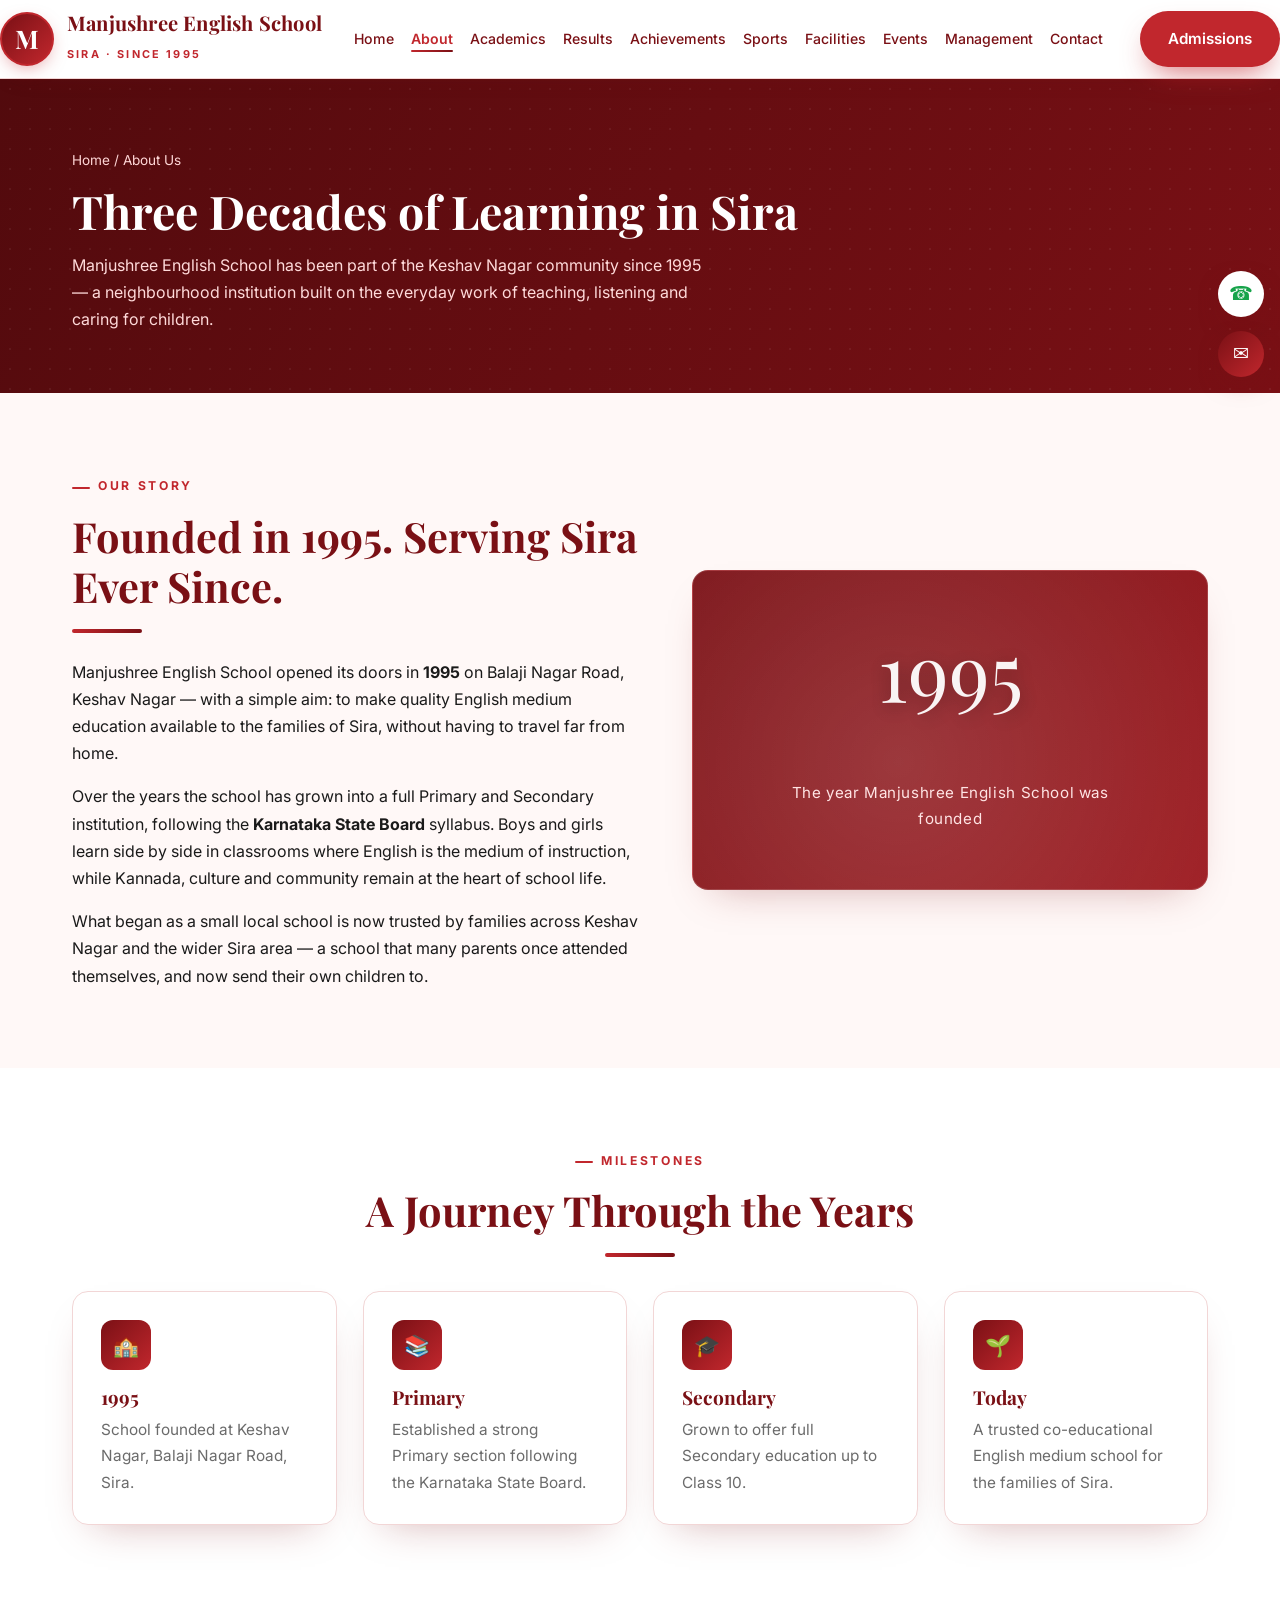
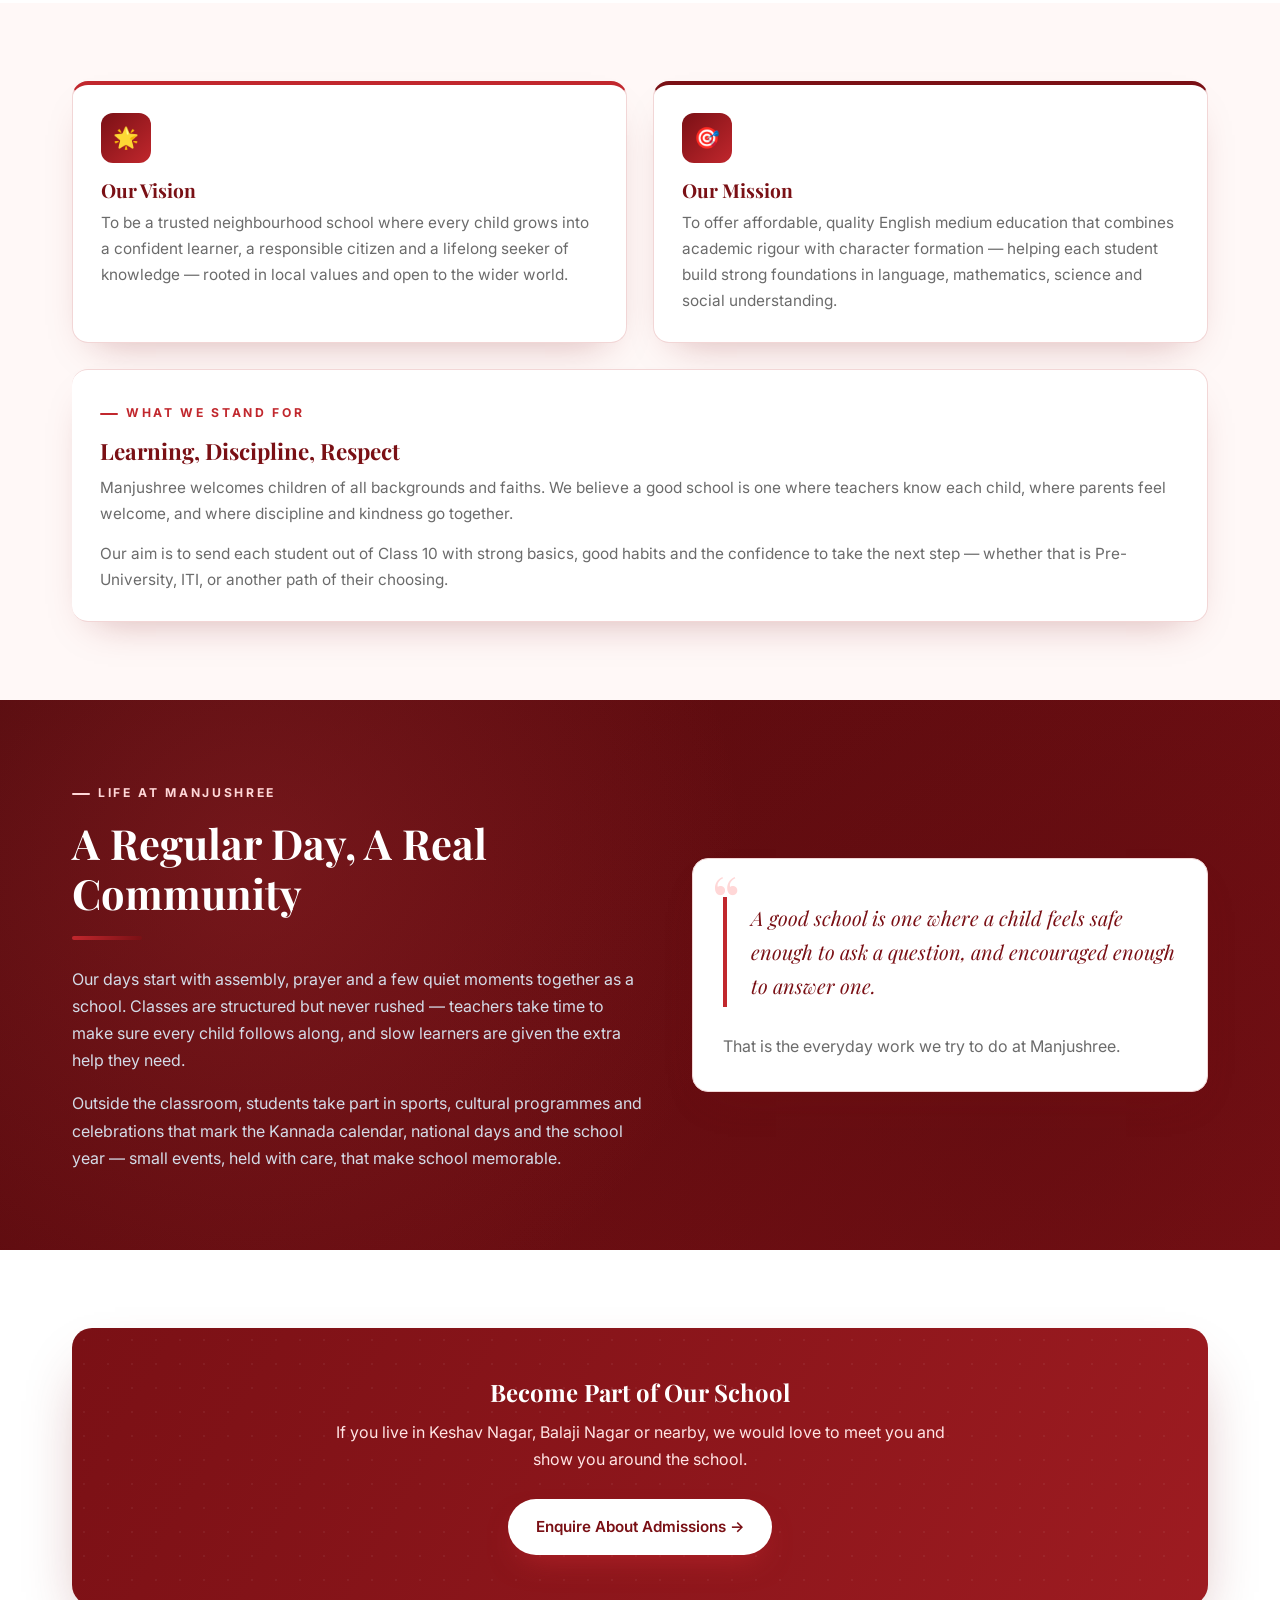
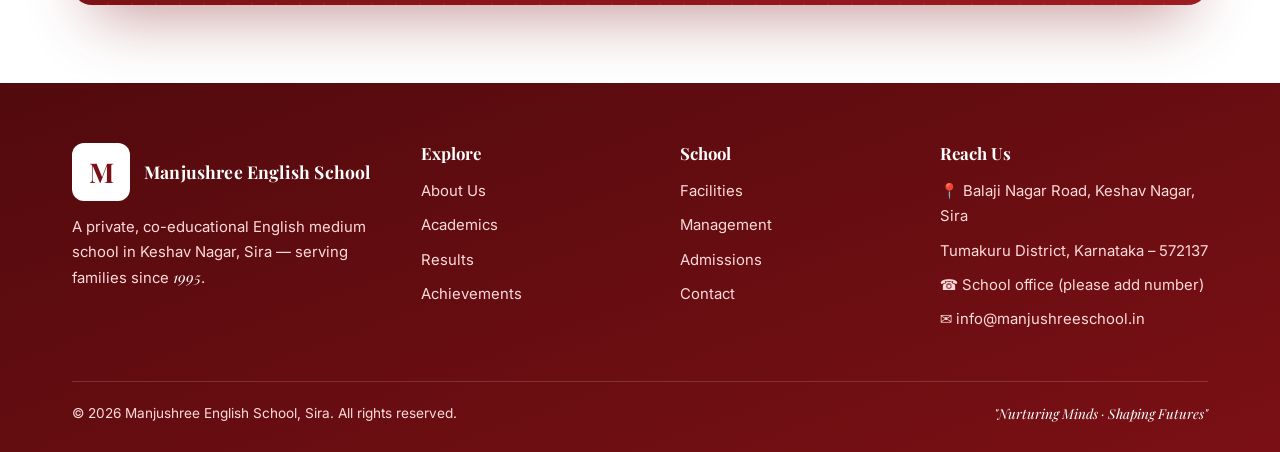
==== about.html @ e2877239 "Initial commit: Manjushree English School website Static site with 10 pages (home, about, academics," ====
<!DOCTYPE html>
<html lang="en">
<head>
  <meta charset="UTF-8" />
  <meta name="viewport" content="width=device-width, initial-scale=1.0" />
  <title>About Us — Manjushree English School, Sira</title>
  <meta name="description" content="About Manjushree English School, Sira — a private, co-educational English medium school established in 1995, following the Karnataka State Board syllabus." />
  <link rel="preconnect" href="https://fonts.googleapis.com">
  <link rel="preconnect" href="https://fonts.gstatic.com" crossorigin>
  <link href="https://fonts.googleapis.com/css2?family=Inter:wght@400;500;600;700&family=Playfair+Display:ital,wght@0,600;0,700;1,600&display=swap" rel="stylesheet">
  <link rel="stylesheet" href="assets/css/style.css" />
</head>
<body>
  <div class="contact-fab" aria-label="Quick contact">
    <a href="tel:+910000000000" class="contact-fab-btn cf-call"><span class="cf-ico">&#9742;&#65038;</span><span class="cf-label">Call the school office</span></a>
    <a href="mailto:info@manjushreeschool.in" class="contact-fab-btn cf-mail"><span class="cf-ico">&#9993;&#65038;</span><span class="cf-label">info@manjushreeschool.in</span></a>
  </div>

  <header class="site-header">
    <div class="container nav">
      <a class="brand" href="index.html">
        <span class="crest" aria-hidden="true">M</span>
        <span><span class="brand-name">Manjushree English School</span><br><span class="brand-sub">Sira · Since 1995</span></span>
      </a>
      <nav>
        <ul class="nav-links">
          <li><a href="index.html">Home</a></li>
          <li><a href="about.html" class="active">About</a></li>
          <li><a href="academics.html">Academics</a></li>
          <li><a href="results.html">Results</a></li>
          <li><a href="achievements.html">Achievements</a></li>
          <li><a href="sports.html">Sports</a></li>
          <li><a href="facilities.html">Facilities</a></li>
          <li><a href="events.html">Events</a></li>
          <li><a href="management.html">Management</a></li>
          <li><a href="contact.html">Contact</a></li>
        </ul>
      </nav>
      <a href="contact.html" class="btn btn-gold nav-cta">Admissions</a>
      <button class="nav-toggle" aria-label="Open menu"><span></span><span></span><span></span></button>
    </div>
  </header>

  <section class="page-hero">
    <div class="container">
      <div class="crumbs"><a href="index.html">Home</a> / About Us</div>
      <h1>Three Decades of Learning in Sira</h1>
      <p>Manjushree English School has been part of the Keshav Nagar community since 1995 — a neighbourhood institution built on the everyday work of teaching, listening and caring for children.</p>
    </div>
  </section>

  <!-- History -->
  <section class="section">
    <div class="container split">
      <div class="reveal">
        <span class="eyebrow">Our Story</span>
        <h2 class="section-title">Founded in 1995. Serving Sira Ever Since.</h2>
        <div class="gold-rule"></div>
        <p style="margin-bottom:16px;">Manjushree English School opened its doors in <strong>1995</strong> on Balaji Nagar Road, Keshav Nagar — with a simple aim: to make quality English medium education available to the families of Sira, without having to travel far from home.</p>
        <p style="margin-bottom:16px;">Over the years the school has grown into a full Primary and Secondary institution, following the <strong>Karnataka State Board</strong> syllabus. Boys and girls learn side by side in classrooms where English is the medium of instruction, while Kannada, culture and community remain at the heart of school life.</p>
        <p>What began as a small local school is now trusted by families across Keshav Nagar and the wider Sira area — a school that many parents once attended themselves, and now send their own children to.</p>
      </div>
      <div class="media reveal">
        <span class="emblem">1995</span>
        <span class="cap">The year Manjushree English School was founded</span>
      </div>
    </div>
  </section>

  <!-- Timeline -->
  <section class="section alt">
    <div class="container">
      <div class="center">
        <span class="eyebrow">Milestones</span>
        <h2 class="section-title">A Journey Through the Years</h2>
        <div class="gold-rule"></div>
      </div>
      <div class="grid grid-4" style="margin-top:34px;">
        <div class="card reveal"><div class="ico">🏫</div><h3>1995</h3><p>School founded at Keshav Nagar, Balaji Nagar Road, Sira.</p></div>
        <div class="card reveal"><div class="ico">📚</div><h3>Primary</h3><p>Established a strong Primary section following the Karnataka State Board.</p></div>
        <div class="card reveal"><div class="ico">🎓</div><h3>Secondary</h3><p>Grown to offer full Secondary education up to Class 10.</p></div>
        <div class="card reveal"><div class="ico">🌱</div><h3>Today</h3><p>A trusted co-educational English medium school for the families of Sira.</p></div>
      </div>
    </div>
  </section>

  <!-- Vision Mission Objective -->
  <section class="section">
    <div class="container">
      <div class="grid grid-2">
        <div class="card vm-card reveal">
          <div class="ico">🌟</div>
          <h3>Our Vision</h3>
          <p>To be a trusted neighbourhood school where every child grows into a confident learner, a responsible citizen and a lifelong seeker of knowledge — rooted in local values and open to the wider world.</p>
        </div>
        <div class="card vm-card mission reveal">
          <div class="ico">🎯</div>
          <h3>Our Mission</h3>
          <p>To offer affordable, quality English medium education that combines academic rigour with character formation — helping each student build strong foundations in language, mathematics, science and social understanding.</p>
        </div>
      </div>

      <div class="card reveal" style="margin-top:26px;border-left:5px solid var(--gold);">
        <span class="eyebrow">What We Stand For</span>
        <h3 style="font-size:1.4rem;margin-bottom:10px;">Learning, Discipline, Respect</h3>
        <p style="margin-bottom:14px;">Manjushree welcomes children of all backgrounds and faiths. We believe a good school is one where teachers know each child, where parents feel welcome, and where discipline and kindness go together.</p>
        <p>Our aim is to send each student out of Class 10 with strong basics, good habits and the confidence to take the next step — whether that is Pre-University, ITI, or another path of their choosing.</p>
      </div>
    </div>
  </section>

  <!-- Life at Manjushree -->
  <section class="section navy">
    <div class="container split">
      <div class="reveal">
        <span class="eyebrow">Life at Manjushree</span>
        <h2 class="section-title">A Regular Day, A Real Community</h2>
        <div class="gold-rule"></div>
        <p style="margin-bottom:16px;color:#d4dbe7;">Our days start with assembly, prayer and a few quiet moments together as a school. Classes are structured but never rushed — teachers take time to make sure every child follows along, and slow learners are given the extra help they need.</p>
        <p style="color:#d4dbe7;">Outside the classroom, students take part in sports, cultural programmes and celebrations that mark the Kannada calendar, national days and the school year — small events, held with care, that make school memorable.</p>
      </div>
      <div class="quote-card reveal">
        <div class="verse">A good school is one where a child feels safe enough to ask a question, and encouraged enough to answer one.</div>
        <p>That is the everyday work we try to do at Manjushree.</p>
      </div>
    </div>
  </section>

  <section class="section alt">
    <div class="container">
      <div class="cta-band reveal">
        <h2>Become Part of Our School</h2>
        <p>If you live in Keshav Nagar, Balaji Nagar or nearby, we would love to meet you and show you around the school.</p>
        <a href="contact.html" class="btn btn-gold">Enquire About Admissions →</a>
      </div>
    </div>
  </section>

  <footer class="site-footer">
    <div class="container">
      <div class="footer-grid">
        <div>
          <div class="foot-brand"><span class="crest" aria-hidden="true">M</span><span class="brand-name">Manjushree English School</span></div>
          <p style="font-size:.93rem;">A private, co-educational English medium school in Keshav Nagar, Sira — serving families since <span class="motto">1995</span>.</p>
        </div>
        <div>
          <h4>Explore</h4>
          <ul class="foot-links">
            <li><a href="about.html">About Us</a></li><li><a href="academics.html">Academics</a></li>
            <li><a href="results.html">Results</a></li><li><a href="achievements.html">Achievements</a></li>
          </ul>
        </div>
        <div>
          <h4>School</h4>
          <ul class="foot-links">
            <li><a href="facilities.html">Facilities</a></li><li><a href="management.html">Management</a></li>
            <li><a href="contact.html">Admissions</a></li><li><a href="contact.html">Contact</a></li>
          </ul>
        </div>
        <div>
          <h4>Reach Us</h4>
          <ul class="foot-links">
            <li>📍 Balaji Nagar Road, Keshav Nagar, Sira</li>
            <li>Tumakuru District, Karnataka – 572137</li>
            <li>☎ School office (please add number)</li>
            <li>✉ info@manjushreeschool.in</li>
          </ul>
        </div>
      </div>
      <div class="footer-bottom">
        <span>© <span data-year>2026</span> Manjushree English School, Sira. All rights reserved.</span>
        <span class="motto">"Nurturing Minds · Shaping Futures"</span>
      </div>
    </div>
  </footer>

  <script src="assets/js/main.js"></script>
</body>
</html>
---- assets/css/style.css ----
/* =========================================================
   Manjushree English School, Sira — Stylesheet
   Theme: Red & White · with motion
   ========================================================= */

:root {
  --red: #c1272d;              /* primary red */
  --red-dark: #7a1015;         /* deep red — headings, dark sections */
  --red-darker: #520a0d;       /* deepest */
  --red-light: #e94b52;        /* bright accent */
  --red-soft: #ffd7d7;         /* soft pink for dark-bg text */
  --pink-tint: #fff2f2;        /* section wash */
  --white: #ffffff;
  --cream: #fff8f7;            /* body background */
  --ink: #1a1a1a;
  --muted: #6b6b6b;
  --line: #f2d6d6;
  --shadow: 0 18px 40px -22px rgba(122, 16, 21, 0.35);
  --shadow-lift: 0 30px 60px -22px rgba(122, 16, 21, 0.45);
  --radius: 16px;
  --maxw: 1180px;
  --ease-out: cubic-bezier(.2,.7,.2,1);
  --ease-back: cubic-bezier(.34,1.56,.64,1);
}

/* ---------- Keyframes ---------- */
@keyframes fadeUp {
  from { opacity: 0; transform: translateY(24px); }
  to   { opacity: 1; transform: none; }
}
@keyframes fadeDown {
  from { opacity: 0; transform: translateY(-16px); }
  to   { opacity: 1; transform: none; }
}
@keyframes slideInLeft {
  from { opacity: 0; transform: translateX(-40px); }
  to   { opacity: 1; transform: none; }
}
@keyframes slideInRight {
  from { opacity: 0; transform: translateX(40px); }
  to   { opacity: 1; transform: none; }
}
@keyframes float {
  0%, 100% { transform: translateY(0); }
  50%      { transform: translateY(-10px); }
}
@keyframes floatY {
  0%, 100% { transform: translateY(-50%) translateX(0); }
  50%      { transform: translateY(-50%) translateX(8px); }
}
@keyframes softPulse {
  0%, 100% { transform: scale(1);   box-shadow: 0 14px 30px -12px rgba(193, 39, 45, .8); }
  50%      { transform: scale(1.04); box-shadow: 0 18px 40px -12px rgba(193, 39, 45, .95); }
}
@keyframes shimmer {
  0%   { left: -60%; }
  55%, 100% { left: 130%; }
}
@keyframes glow {
  0%, 100% { box-shadow: 0 10px 26px -8px rgba(233,75,82,.6); }
  50%      { box-shadow: 0 12px 34px -6px rgba(233,75,82,.95); }
}
@keyframes bounceIn {
  0%   { opacity: 0; transform: scale(.5); }
  60%  { opacity: 1; transform: scale(1.1); }
  100% { transform: scale(1); }
}
@keyframes drawRule {
  from { width: 0; }
  to   { width: 70px; }
}
@keyframes spin {
  from { transform: rotate(0); }
  to   { transform: rotate(360deg); }
}
@keyframes gradientShift {
  0%, 100% { background-position: 0% 50%; }
  50%      { background-position: 100% 50%; }
}
@keyframes wiggle {
  0%, 100% { transform: rotate(0); }
  25% { transform: rotate(-4deg); }
  75% { transform: rotate(4deg); }
}
@keyframes titlePop {
  from { opacity: 0; transform: translateY(20px) scale(.98); }
  to   { opacity: 1; transform: none; }
}
@keyframes ring {
  0%   { transform: scale(1); opacity: .6; }
  100% { transform: scale(2.2); opacity: 0; }
}

@media (prefers-reduced-motion: reduce) {
  *, *::before, *::after { animation-duration: .001ms !important; animation-iteration-count: 1 !important; transition-duration: .001ms !important; }
}

/* ---------- Base ---------- */
* { box-sizing: border-box; margin: 0; padding: 0; }
html { scroll-behavior: smooth; }

body {
  font-family: "Inter", system-ui, -apple-system, "Segoe UI", sans-serif;
  color: var(--ink);
  background: var(--cream);
  line-height: 1.7;
  -webkit-font-smoothing: antialiased;
  overflow-x: hidden;
}

h1, h2, h3, h4, .brand-name {
  font-family: "Playfair Display", Georgia, "Times New Roman", serif;
  line-height: 1.2;
  color: var(--red-dark);
  font-weight: 700;
}
h1, h2, h3, h4, p, a, li, span { overflow-wrap: break-word; word-break: normal; }

a { color: var(--red); text-decoration: none; transition: color .2s; }
a:hover { color: var(--red-dark); }
img { max-width: 100%; display: block; }

.container { width: 100%; max-width: var(--maxw); margin: 0 auto; padding: 0 22px; }

.section { padding: 78px 0; position: relative; }
.section.alt { background: var(--white); }
.section.navy {
  background:
    radial-gradient(circle at 20% 30%, rgba(233,75,82,.18), transparent 45%),
    radial-gradient(circle at 80% 70%, rgba(82,10,13,.35), transparent 55%),
    linear-gradient(140deg, var(--red-darker), var(--red-dark));
  color: #ffeeee;
}
.section.navy h1, .section.navy h2, .section.navy h3 { color: #fff; }

.eyebrow {
  display: inline-block; font-family: "Inter", sans-serif;
  font-size: .76rem; letter-spacing: .22em; text-transform: uppercase;
  color: var(--red); font-weight: 700; margin-bottom: 14px;
  position: relative; padding-left: 26px;
}
.eyebrow::before {
  content: ""; position: absolute; left: 0; top: 50%;
  width: 18px; height: 2px; background: var(--red); border-radius: 2px;
}
.section.navy .eyebrow { color: var(--red-soft); }
.section.navy .eyebrow::before { background: var(--red-soft); }

.section-title { font-size: clamp(1.7rem, 3.4vw, 2.6rem); margin-bottom: 16px; }
.section-lead { color: var(--muted); max-width: 760px; font-size: 1.06rem; }
.section.navy .section-lead { color: #f4d0d0; }
.center { text-align: center; }
.center .section-lead { margin-left: auto; margin-right: auto; }

.gold-rule {
  width: 70px; height: 4px; border-radius: 3px;
  background: linear-gradient(90deg, var(--red), var(--red-dark));
  margin: 18px 0 26px;
  animation: drawRule .8s var(--ease-out) both;
}
.center .gold-rule { margin-left: auto; margin-right: auto; }

/* ---------- Buttons ---------- */
.btn {
  position: relative; overflow: hidden;
  display: inline-flex; align-items: center; gap: 9px;
  padding: 13px 26px; border-radius: 999px;
  font-weight: 600; font-size: .95rem; cursor: pointer;
  border: 2px solid transparent; transition: all .25s var(--ease-out);
}
.btn::before {
  content: ""; position: absolute; top: 0; left: -75%; width: 50%; height: 100%;
  background: linear-gradient(100deg, transparent, rgba(255,255,255,.35), transparent);
  transform: skewX(-20deg); transition: left .6s ease;
}
.btn:hover::before { left: 130%; }
.btn-gold { background: var(--red); color: #fff; box-shadow: 0 14px 30px -12px rgba(193,39,45,.75); }
.btn-gold:hover { background: var(--red-dark); color: #fff; transform: translateY(-3px); box-shadow: 0 20px 40px -12px rgba(193,39,45,.95); }
.btn-outline { border-color: rgba(255,255,255,.7); color: #fff; }
.btn-outline:hover { background: #fff; color: var(--red-dark); transform: translateY(-3px); }
.btn-ghost { border-color: var(--red-dark); color: var(--red-dark); background: #fff; }
.btn-ghost:hover { background: var(--red-dark); color: #fff; transform: translateY(-3px); }

/* ---------- Floating quick-contact ---------- */
.contact-fab {
  position: fixed; right: 16px; top: 36%; transform: translateY(-50%);
  z-index: 40; display: flex; flex-direction: column; gap: 14px;
  animation: floatY 4s ease-in-out infinite;
}
.contact-fab-btn {
  position: relative; width: 46px; height: 46px; border-radius: 50%;
  display: grid; place-items: center; text-decoration: none;
  box-shadow: 0 10px 26px -8px rgba(122,16,21,.6);
  transition: transform .3s var(--ease-back), box-shadow .3s ease;
}
.contact-fab-btn::after {
  content: ""; position: absolute; inset: 0; border-radius: 50%;
  border: 2px solid currentColor; opacity: 0;
}
.contact-fab-btn:hover { transform: translateY(-3px) scale(1.1) rotate(-8deg); box-shadow: 0 14px 32px -8px rgba(122,16,21,.75); }
.contact-fab-btn:hover::after { animation: ring 1s ease-out; }
.contact-fab-btn .cf-ico { font-size: 1.2rem; line-height: 1; }
.cf-call .cf-ico { color: #16a34a; }
.cf-mail .cf-ico { color: #fff; }
.contact-fab-btn .cf-label {
  position: absolute; right: calc(100% + 12px); top: 50%;
  transform: translateY(-50%) translateX(8px);
  white-space: nowrap; pointer-events: none;
  background: var(--red-dark); color: #fff;
  padding: 9px 15px; border-radius: 999px;
  font-weight: 600; font-size: .85rem;
  box-shadow: 0 10px 24px -10px rgba(122,16,21,.7);
  opacity: 0; transition: opacity .3s ease, transform .3s ease;
}
.contact-fab:hover .cf-label { opacity: 1; transform: translateY(-50%) translateX(0); }
.cf-call { background: #ffffff; color: #16a34a; }
.cf-mail { background: linear-gradient(135deg, var(--red-dark), var(--red)); }
@media (max-width: 760px) {
  .contact-fab { right: 12px; gap: 12px; top: 48%; }
  .contact-fab-btn { width: 42px; height: 42px; }
}

/* ---------- Header / Nav ---------- */
.site-header {
  position: sticky; top: 0; z-index: 50;
  background: rgba(255,255,255,.97); backdrop-filter: blur(10px);
  border-bottom: 1px solid var(--line);
  box-shadow: 0 8px 26px -20px rgba(122,16,21,.5);
  /* opacity-only intro so header doesn't create a containing block for the fixed mobile nav */
  animation: fadeInPlain .5s var(--ease-out) both;
}
@keyframes fadeInPlain { from { opacity: 0; } to { opacity: 1; } }
.site-header .container { max-width: 1280px; }
.nav { display: flex; align-items: center; justify-content: space-between; gap: 16px; padding: 11px 0; }
.brand { display: flex; align-items: center; gap: 13px; flex-shrink: 0; }
.brand .crest {
  height: 54px; width: 54px; flex-shrink: 0;
  display: grid; place-items: center;
  border-radius: 50%; border: 2px solid var(--red);
  background: linear-gradient(135deg, var(--red-dark), var(--red));
  color: #fff;
  font-family: "Playfair Display", serif; font-weight: 700; font-size: 1.6rem;
  transition: transform .5s var(--ease-back), box-shadow .3s ease;
  box-shadow: 0 6px 18px -6px rgba(193,39,45,.5);
}
.brand:hover .crest { transform: scale(1.1) rotate(-8deg); box-shadow: 0 10px 24px -6px rgba(193,39,45,.7); }
.brand-name { font-size: 1.18rem; line-height: 1.1; letter-spacing: .01em; white-space: nowrap; }
.brand-sub { font-size: .66rem; color: var(--muted); letter-spacing: .19em; text-transform: uppercase; white-space: nowrap; }
.site-header .brand-name {
  font-size: 1.26rem; font-weight: 700;
  background: linear-gradient(92deg, var(--red-dark) 0%, var(--red-dark) 50%, var(--red) 100%);
  background-size: 200% 100%;
  -webkit-background-clip: text; background-clip: text;
  -webkit-text-fill-color: transparent;
  animation: gradientShift 5s ease-in-out infinite;
}
.site-header .brand-sub {
  color: var(--red); font-weight: 700; font-size: .68rem; letter-spacing: .2em;
}

.nav-links { display: flex; align-items: center; gap: 1px; list-style: none; }
.nav-links a {
  position: relative; color: var(--red-dark); font-weight: 500; font-size: .88rem;
  padding: 10px 8px; border-radius: 8px; white-space: nowrap; transition: color .2s ease, transform .2s ease;
}
.nav-links a::after {
  content: ""; position: absolute; left: 8px; right: 8px; bottom: 5px; height: 2px;
  background: linear-gradient(90deg, var(--red), var(--red-dark)); border-radius: 2px;
  transform: scaleX(0); transform-origin: left; transition: transform .3s var(--ease-out);
}
.nav-links a:hover { color: var(--red); transform: translateY(-1px); }
.nav-links a:hover::after, .nav-links a.active::after { transform: scaleX(1); }
.nav-links a.active { color: var(--red); font-weight: 600; }
.nav-cta { margin-left: 6px; flex-shrink: 0; }

.nav-toggle {
  display: none; background: none; border: none; cursor: pointer;
  width: 44px; height: 44px; flex-direction: column; gap: 5px;
  justify-content: center; align-items: center;
}
.nav-toggle span { width: 24px; height: 2px; background: var(--red-dark); border-radius: 2px; transition: .25s; }

/* ---------- Hero ---------- */
.hero {
  position: relative; color: #fff; overflow: hidden; isolation: isolate;
  width: 100%; max-width: 100vw;
  background:
    radial-gradient(circle at 18% 20%, rgba(233,75,82,.35), transparent 50%),
    radial-gradient(circle at 82% 74%, rgba(255,255,255,.08), transparent 55%),
    linear-gradient(140deg, var(--red-darker) 0%, var(--red-dark) 45%, var(--red) 100%);
  min-height: calc(100svh - 84px);
  contain: layout paint;
}
.hero::before {
  content: ""; position: absolute; inset: 0; z-index: 1; pointer-events: none;
  background-image: radial-gradient(rgba(255,255,255,.08) 1px, transparent 1px);
  background-size: 22px 22px;
}
.hero::after {
  content: ""; position: absolute; inset: 0; z-index: 1; pointer-events: none;
  background: linear-gradient(180deg, transparent 62%, rgba(60,5,8,.4) 100%);
}
.hero-mark {
  position: absolute; z-index: 1; pointer-events: none;
  right: 6%; top: 50%; transform: translateY(-50%);
  font-family: "Playfair Display", serif; font-weight: 700;
  font-size: 46vh; line-height: .8; color: #fff;
  opacity: .08; letter-spacing: -.04em;
  animation: float 6s ease-in-out infinite;
}
.hero-inner {
  position: relative; z-index: 2;
  padding: 40px clamp(20px, 4vw, 60px) 40px;
  width: 100%; max-width: none;
  min-height: calc(100svh - 84px);
  display: flex; flex-direction: column; justify-content: flex-start;
  animation: fadeUp .9s var(--ease-out) both;
}

.hero .hero-eyebrow {
  position: relative; overflow: hidden; white-space: nowrap; align-self: flex-start;
  background: #fff;
  border: 1px solid rgba(255,255,255,.9);
  color: var(--red-dark); font-weight: 700; letter-spacing: .04em; font-size: .9rem;
  padding: 9px 20px; border-radius: 999px; padding-left: 20px;
  box-shadow: 0 10px 26px -8px rgba(255,255,255,.35), inset 0 1px 0 rgba(255,255,255,.55);
  animation: glow 2.6s ease-in-out infinite, fadeUp .8s var(--ease-out) both;
}
.hero .hero-eyebrow::before { display: none; }
.hero .hero-eyebrow .dot { width: 8px; height: 8px; border-radius: 50%; background: var(--red); box-shadow: 0 0 0 4px rgba(193,39,45,.25); display: inline-block; animation: softPulse 1.8s ease-in-out infinite; }
.hero .hero-eyebrow::after {
  content: ""; position: absolute; top: 0; left: -60%; width: 50%; height: 100%;
  background: linear-gradient(100deg, transparent, rgba(193,39,45,.25), transparent);
  transform: skewX(-20deg); animation: shimmer 3.2s ease-in-out infinite;
}
.hero h1 {
  color: #fff; font-size: clamp(2.3rem, 5.4vw, 3.9rem); margin: 18px 0 16px;
  letter-spacing: -.01em; text-shadow: 0 2px 18px rgba(60,5,8,.55);
  animation: titlePop 1s var(--ease-out) .2s both;
}
.hero h1 .accent { position: relative; color: #fff; white-space: nowrap; }
.hero h1 .accent::after {
  content: ""; position: absolute; left: 0; right: 0; bottom: -2px; height: 3px;
  background: linear-gradient(90deg, #fff, transparent); border-radius: 3px;
  animation: drawRule 1s var(--ease-out) 1s both;
  width: 100%;
}
.hero p { font-size: 1.14rem; color: #ffe4e4; max-width: 640px; text-shadow: 0 1px 10px rgba(60,5,8,.4); animation: fadeUp 1s var(--ease-out) .4s both; }
.hero-cta { display: flex; flex-wrap: wrap; gap: 14px; margin-top: auto; animation: fadeUp 1s var(--ease-out) .6s both; }
.hero-cta .btn:nth-child(1), .hero-cta .btn:nth-child(2) { flex: 1 1 0; justify-content: center; text-align: center; min-width: 200px; }

.hero-scroll {
  position: absolute; z-index: 3; left: 50%; bottom: 22px; transform: translateX(-50%);
  width: 26px; height: 42px; border: 2px solid rgba(255,255,255,.55); border-radius: 14px;
  display: grid; justify-items: center;
  animation: fadeUp 1s var(--ease-out) 1s both;
}
.hero-scroll span { width: 4px; height: 8px; border-radius: 4px; background: #fff; margin-top: 7px; animation: scrollDot 1.6s ease-in-out infinite; }
@keyframes scrollDot { 0%,100% { transform: translateY(0); opacity: 1; } 50% { transform: translateY(10px); opacity: .35; } }

.chip {
  display: inline-flex; align-items: center; gap: 8px;
  background: rgba(255,255,255,.15); border: 1px solid rgba(255,255,255,.32);
  padding: 8px 16px; border-radius: 999px; font-size: .86rem; font-weight: 500;
  backdrop-filter: blur(6px);
}

/* Page hero (sub pages) */
.page-hero {
  color: #fff; padding: 70px 0 60px; position: relative; overflow: hidden;
  background: linear-gradient(120deg, var(--red-darker), var(--red-dark));
}
.page-hero::before {
  content: ""; position: absolute; inset: 0;
  background-image: radial-gradient(rgba(255,255,255,.06) 1px, transparent 1px);
  background-size: 20px 20px;
}
.page-hero .crumbs { font-size: .85rem; color: var(--red-soft); margin-bottom: 12px; animation: fadeUp .6s var(--ease-out) both; }
.page-hero .crumbs a { color: var(--red-soft); }
.page-hero h1 { color: #fff; font-size: clamp(1.9rem, 4.5vw, 2.9rem); animation: titlePop .8s var(--ease-out) .1s both; }
.page-hero p { color: #ffdada; max-width: 640px; margin-top: 12px; animation: fadeUp .8s var(--ease-out) .25s both; }
.page-hero .container { position: relative; z-index: 2; }

/* Decorative icon backgrounds */
.page-hero.trophies, .page-hero.sports-hero { overflow: hidden; }
.deco-bg { position: absolute; inset: 0; z-index: 0; pointer-events: none; }
.deco-bg i { position: absolute; font-style: normal; opacity: .14; filter: drop-shadow(0 4px 8px rgba(0,0,0,.3)); animation: float 6s ease-in-out infinite; }
.deco-bg i:nth-child(1) { top: 8%;  left: 60%; font-size: 5.5rem; transform: rotate(-12deg); animation-delay: 0s; }
.deco-bg i:nth-child(2) { top: 52%; left: 71%; font-size: 3rem;   transform: rotate(10deg); opacity: .1; animation-delay: .5s; }
.deco-bg i:nth-child(3) { top: 18%; left: 82%; font-size: 4rem;   transform: rotate(6deg); animation-delay: 1s; }
.deco-bg i:nth-child(4) { top: 62%; left: 90%; font-size: 2.6rem; transform: rotate(-8deg); opacity: .1; animation-delay: 1.5s; }
.deco-bg i:nth-child(5) { top: 30%; left: 93%; font-size: 5rem;   transform: rotate(14deg); animation-delay: 2s; }
.deco-bg i:nth-child(6) { top: 70%; left: 64%; font-size: 2.4rem; transform: rotate(-6deg); opacity: .09; animation-delay: 2.5s; }
.deco-bg i:nth-child(7) { top: 6%;  left: 90%; font-size: 3rem;   transform: rotate(-4deg); opacity: .1; animation-delay: 3s; }
.deco-bg i:nth-child(8) { top: 44%; left: 55%; font-size: 2.6rem; transform: rotate(12deg); opacity: .08; animation-delay: 3.5s; }
.deco-bg i:nth-child(9) { top: 80%; left: 80%; font-size: 3.4rem; transform: rotate(8deg); opacity: .1; animation-delay: 4s; }
@media (max-width: 760px) {
  .deco-bg i:nth-child(1) { left: 70%; font-size: 4rem; }
  .deco-bg i:nth-child(6), .deco-bg i:nth-child(8) { display: none; }
}

/* ---------- Stats strip ---------- */
.stats { display: grid; grid-template-columns: repeat(4, 1fr); gap: 24px; }
.stat { text-align: center; transition: transform .3s var(--ease-back); }
.stat:hover { transform: translateY(-6px); }
.stat .num { font-family: "Playfair Display", serif; font-size: 2.4rem; color: #fff; font-weight: 700; }
.stat .lbl { font-size: .85rem; letter-spacing: .08em; text-transform: uppercase; color: #ffcbcb; }
.section:not(.navy) .stat .num { color: var(--red); }
.section:not(.navy) .stat .lbl { color: var(--muted); }

/* ---------- Cards / grid ---------- */
.grid { display: grid; gap: 26px; }
.grid-2 { grid-template-columns: repeat(2, 1fr); }
.grid-3 { grid-template-columns: repeat(3, 1fr); }
.grid-4 { grid-template-columns: repeat(4, 1fr); }

.card {
  background: var(--white); border: 1px solid var(--line);
  border-radius: var(--radius); padding: 28px;
  box-shadow: var(--shadow); transition: transform .35s var(--ease-back), box-shadow .35s, border-color .35s;
  position: relative; overflow: hidden;
}
.card::before {
  content: ""; position: absolute; top: 0; left: 0; width: 100%; height: 3px;
  background: linear-gradient(90deg, var(--red), var(--red-dark));
  transform: scaleX(0); transform-origin: left; transition: transform .5s var(--ease-out);
}
.card:hover { transform: translateY(-8px); box-shadow: var(--shadow-lift); border-color: rgba(193,39,45,.3); }
.card:hover::before { transform: scaleX(1); }
.card .ico {
  width: 50px; height: 50px; border-radius: 12px; display: grid; place-items: center;
  background: linear-gradient(135deg, var(--red-dark), var(--red)); color: #fff;
  font-size: 1.3rem; margin-bottom: 16px;
  transition: transform .5s var(--ease-back);
}
.card:hover .ico { transform: rotate(-8deg) scale(1.1); }
.card h3 { font-size: 1.2rem; margin-bottom: 8px; }
.card p { color: var(--muted); font-size: .96rem; }

/* feature with media split */
.split { display: grid; grid-template-columns: 1.05fr .95fr; gap: 50px; align-items: center; }
.split.rev .media { order: 2; }
.media {
  border-radius: var(--radius); min-height: 320px; position: relative; overflow: hidden;
  box-shadow: var(--shadow); border: 1px solid rgba(255,255,255,.15);
  background:
    radial-gradient(circle at 20% 30%, rgba(255,255,255,.15), transparent 45%),
    linear-gradient(135deg, var(--red-dark), var(--red));
  background-size: 200% 200%;
  animation: gradientShift 12s ease-in-out infinite;
  display: grid; place-items: center; color: #fff; text-align: center; padding: 30px;
  transition: transform .5s var(--ease-out);
}
.media:hover { transform: scale(1.02); }
.media .emblem { font-family: "Playfair Display", serif; font-size: 5rem; opacity: .95; line-height: 1; animation: float 5s ease-in-out infinite; text-shadow: 0 4px 20px rgba(0,0,0,.3); }
.media .cap { margin-top: 14px; font-size: .95rem; color: #ffe4e4; letter-spacing: .04em; max-width: 320px; }

/* ---------- Lists ---------- */
.ticks { list-style: none; }
.ticks li { position: relative; padding-left: 30px; margin-bottom: 12px; color: var(--ink); transition: transform .25s ease; }
.ticks li:hover { transform: translateX(4px); }
.ticks li::before {
  content: "✓"; position: absolute; left: 0; top: 0;
  width: 20px; height: 20px; background: var(--red); color: #fff;
  border-radius: 50%; display: grid; place-items: center; font-size: .72rem; font-weight: 700;
  transition: transform .3s var(--ease-back);
}
.ticks li:hover::before { transform: scale(1.15) rotate(360deg); }
.section.navy .ticks li { color: #ffeeee; }

/* ---------- Chips & year tags ---------- */
.year-chip {
  display: inline-block; background: var(--red); color: #fff;
  font-family: "Playfair Display", serif; font-weight: 700; font-size: .82rem;
  letter-spacing: .04em; padding: 3px 14px; border-radius: 999px; margin-bottom: 10px;
  box-shadow: 0 4px 12px -4px rgba(193,39,45,.5);
}
.rank-tag {
  display: inline-block; background: var(--red); color: #fff;
  font-size: .7rem; font-weight: 700; padding: 2px 8px; border-radius: 6px; margin-left: 6px;
  letter-spacing: .03em;
}

/* ---------- Co-curricular cards ---------- */
.cc-card { position: relative; overflow: hidden; background: linear-gradient(160deg, #ffffff 0%, var(--pink-tint) 100%); }
.cc-card::after {
  content: attr(data-bg);
  position: absolute; right: -6px; bottom: -22px;
  font-size: 7.5rem; line-height: 1; opacity: .18;
  transform: rotate(-12deg); pointer-events: none; z-index: 0;
  transition: opacity .5s var(--ease-out), transform .5s var(--ease-out);
}
.cc-card:hover::after { opacity: .35; transform: rotate(0deg) scale(1.15); }
.cc-card > * { position: relative; z-index: 1; }

/* ---------- Offer cards ---------- */
.offer-card { position: relative; overflow: hidden; padding-top: 30px; }
.offer-card .offer-num {
  position: absolute; top: 14px; right: 22px;
  font-family: "Playfair Display", serif; font-size: 2.4rem; font-weight: 700;
  color: var(--red); opacity: .18; line-height: 1; pointer-events: none;
  transition: opacity .3s ease, transform .5s var(--ease-back);
}
.offer-card:hover .offer-num { opacity: .4; transform: scale(1.1); }
.offer-card .ico {
  width: 60px; height: 60px; border-radius: 16px; font-size: 1.75rem; margin-bottom: 14px;
  box-shadow: 0 14px 26px -12px rgba(193,39,45,.55);
  transition: transform .5s var(--ease-back);
}
.offer-card:hover .ico { transform: translateY(-4px) rotate(-10deg) scale(1.12); }
.offer-card .offer-grade {
  display: inline-block; font-size: .68rem; font-weight: 700; letter-spacing: .1em;
  text-transform: uppercase; color: var(--red);
  background: rgba(193,39,45,.1); border: 1px solid rgba(193,39,45,.3);
  padding: 3px 11px; border-radius: 999px; margin-bottom: 10px;
}
.offer-card h3 { transition: color .3s ease; }
.offer-card:hover h3 { color: var(--red); }

/* ---------- Board member cards ---------- */
.member-card { text-align: center; padding: 26px 20px; }
.member-card .member-avatar {
  width: 60px; height: 60px; margin: 0 auto 14px; border-radius: 50%;
  display: grid; place-items: center; font-family: "Playfair Display", serif;
  font-size: 1.6rem; font-weight: 700; color: #fff;
  background: linear-gradient(135deg, var(--red-dark), var(--red));
  border: 2px solid var(--red);
  transition: transform .5s var(--ease-back);
}
.member-card:hover .member-avatar { transform: scale(1.15) rotate(-6deg); animation: wiggle .6s ease-in-out; }
.member-card h3 { font-size: 1.12rem; margin-bottom: 8px; line-height: 1.25; }
.member-card .role-chip {
  display: inline-block; font-size: .72rem; font-weight: 700; letter-spacing: .03em;
  padding: 4px 14px; border-radius: 999px; margin-bottom: 12px;
  background: var(--pink-tint); color: var(--red-dark); border: 1px solid var(--line);
}
.member-card .role-chip.lead { background: var(--red); color: #fff; border-color: var(--red); }
.member-card p { color: var(--muted); font-size: .9rem; }

/* ---------- Sport / result cards ---------- */
.sport-card { text-align: center; padding: 24px 18px; position: relative; overflow: hidden; }
.sport-card .sport-ico {
  width: 54px; height: 54px; margin: 0 auto 14px; border-radius: 14px;
  display: grid; place-items: center; font-size: 1.5rem;
  background: linear-gradient(135deg, var(--red-dark), var(--red)); color: #fff;
  transition: transform .5s var(--ease-back);
}
.sport-card:hover .sport-ico { transform: rotate(360deg) scale(1.1); }
.sport-card h3 { font-size: 1.08rem; margin-bottom: 4px; line-height: 1.25; }
.sport-card p { color: var(--muted); font-size: .9rem; }
.sport-card::after {
  content: attr(data-bg);
  position: absolute; right: -8px; bottom: -20px;
  font-size: 6rem; line-height: 1; opacity: .14;
  transform: rotate(-12deg); pointer-events: none; z-index: 0;
  transition: opacity .35s ease, transform .5s var(--ease-out);
}
.sport-card:hover::after { opacity: .3; transform: rotate(0) scale(1.15); }
.sport-card > * { position: relative; z-index: 1; }
.sport-card.featured {
  background: linear-gradient(160deg, #ffffff 0%, var(--pink-tint) 100%);
  border: 1px solid var(--red);
  box-shadow: 0 28px 54px -18px rgba(193,39,45,.5), 0 6px 16px -8px rgba(122,16,21,.3);
}
.sport-card.featured h3 { color: var(--red); }

.result-card { text-align: center; padding: 22px 18px; position: relative; overflow: hidden; }
.result-card::after {
  content: "🏆"; position: absolute; right: -10px; bottom: -18px;
  font-size: 5rem; line-height: 1; opacity: .12; transform: rotate(-12deg);
  pointer-events: none; z-index: 0; transition: opacity .35s ease, transform .5s var(--ease-out);
}
.result-card:nth-child(even)::after { content: "📚"; }
.result-card:hover::after { opacity: .28; transform: rotate(0) scale(1.15); }
.result-card > * { position: relative; z-index: 1; }
.result-card .year-chip { margin-bottom: 12px; }
.result-card .rc-pct { font-family: "Playfair Display", serif; font-size: 1.85rem; font-weight: 700; color: var(--red); line-height: 1; }
.result-card .rc-pct-lbl { font-size: .64rem; letter-spacing: .12em; text-transform: uppercase; color: var(--muted); margin-top: 5px; }
.result-card .rc-topper { margin-top: 14px; padding-top: 12px; border-top: 1px solid var(--line); }
.result-card .rc-name { display: block; font-weight: 700; color: var(--red-dark); font-size: .98rem; line-height: 1.3; }
.result-card .rc-marks { display: block; font-size: .82rem; color: var(--muted); margin-top: 4px; }
.result-card.featured {
  background: linear-gradient(160deg, #ffffff 0%, var(--pink-tint) 100%);
  border: 1px solid var(--red);
  box-shadow: 0 24px 48px -20px rgba(193,39,45,.45), 0 5px 14px -8px rgba(122,16,21,.3);
}
.result-card.featured .rc-name { color: var(--red); }

/* ---------- Quote / verse ---------- */
.verse {
  border-left: 4px solid var(--red); padding: 4px 0 4px 24px;
  font-family: "Playfair Display", serif; font-size: 1.25rem; font-style: italic;
  color: var(--red-dark); margin: 8px 0;
}
.quote-card {
  background: var(--white); border: 1px solid var(--line); border-radius: var(--radius);
  padding: 30px; box-shadow: var(--shadow); position: relative;
  transition: transform .35s var(--ease-back), box-shadow .35s;
}
.quote-card:hover { transform: translateY(-6px); box-shadow: var(--shadow-lift); }
.quote-card::before {
  content: "\201C"; font-family: "Playfair Display", serif; font-size: 4.5rem;
  color: var(--red-soft); position: absolute; top: 4px; left: 18px; line-height: 1;
  transition: transform .5s var(--ease-back), color .3s ease;
}
.quote-card:hover::before { transform: scale(1.2) rotate(-8deg); color: var(--red); }
.quote-card p { margin-top: 26px; color: var(--muted); }

/* vision/mission cards */
.vm-card { border-top: 4px solid var(--red); }
.vm-card.mission { border-top-color: var(--red-dark); }

/* ---------- Offerings ladder ---------- */
.ladder { display: grid; gap: 16px; }
.rung {
  display: flex; align-items: center; gap: 18px;
  background: #fff; border: 1px solid var(--line); border-left: 5px solid var(--red);
  border-radius: 12px; padding: 18px 22px; box-shadow: var(--shadow);
  transition: transform .35s var(--ease-out), border-left-color .3s ease, box-shadow .35s;
  position: relative; overflow: hidden;
}
.rung::before {
  content: ""; position: absolute; top: 0; left: 0; width: 0; height: 100%;
  background: linear-gradient(90deg, rgba(193,39,45,.06), transparent);
  transition: width .5s var(--ease-out);
}
.rung:hover { transform: translateX(10px); border-left-color: var(--red-dark); box-shadow: var(--shadow-lift); }
.rung:hover::before { width: 100%; }
.rung .stage { font-family: "Playfair Display", serif; font-weight: 700; color: var(--red); font-size: 1.05rem; min-width: 160px; position: relative; z-index: 1; }
.rung .grades { color: var(--muted); position: relative; z-index: 1; }

/* ---------- CTA band ---------- */
.cta-band {
  background: linear-gradient(120deg, var(--red-dark), var(--red));
  background-size: 200% 200%;
  animation: gradientShift 10s ease-in-out infinite;
  color: #fff; border-radius: 20px; padding: 50px; text-align: center;
  box-shadow: var(--shadow-lift);
  position: relative; overflow: hidden;
}
.cta-band::before {
  content: ""; position: absolute; inset: 0;
  background-image: radial-gradient(rgba(255,255,255,.1) 1px, transparent 1px);
  background-size: 24px 24px; opacity: .5;
}
.cta-band > * { position: relative; z-index: 1; }
.cta-band h2 { color: #fff; }
.cta-band p { color: #ffe4e4; max-width: 620px; margin: 12px auto 26px; }
.cta-band .btn-gold { background: #fff; color: var(--red-dark); }
.cta-band .btn-gold:hover { background: #fff; color: var(--red-dark); transform: translateY(-3px) scale(1.05); }

/* ---------- Contact ---------- */
.info-row { display: flex; gap: 16px; margin-bottom: 22px; transition: transform .25s ease; }
.info-row:hover { transform: translateX(4px); }
.info-row .ico {
  width: 46px; height: 46px; flex-shrink: 0; border-radius: 12px; display: grid; place-items: center;
  background: linear-gradient(135deg, var(--red-dark), var(--red)); color: #fff; font-size: 1.2rem;
  transition: transform .5s var(--ease-back);
}
.info-row:hover .ico { transform: rotate(-10deg) scale(1.1); }
.info-row h4 { font-size: 1.02rem; margin-bottom: 2px; }
.info-row p { color: var(--muted); font-size: .95rem; }

.form-card { background: #fff; border: 1px solid var(--line); border-radius: var(--radius); padding: 30px; box-shadow: var(--shadow); }
.field { margin-bottom: 18px; }
.field label { display: block; font-size: .85rem; font-weight: 600; color: var(--red-dark); margin-bottom: 6px; }
.field input, .field textarea, .field select {
  width: 100%; padding: 12px 14px; border: 1px solid var(--line); border-radius: 10px;
  font-family: inherit; font-size: .95rem; background: var(--cream);
  transition: border-color .25s ease, box-shadow .25s ease, background .25s ease;
}
.field input:focus, .field textarea:focus, .field select:focus {
  outline: none; border-color: var(--red); background: #fff;
  box-shadow: 0 0 0 4px rgba(193,39,45,.12);
}
.form-note { font-size: .85rem; color: var(--muted); margin-top: 10px; }

/* ---------- Map placeholder ---------- */
.map-placeholder {
  border-radius: var(--radius); overflow: hidden; box-shadow: var(--shadow);
  border: 1px solid var(--line); min-height: 300px;
  display: grid; place-items: center;
  background:
    radial-gradient(circle at 20% 30%, rgba(255,255,255,.15), transparent 45%),
    linear-gradient(135deg, var(--red-dark), var(--red));
  background-size: 200% 200%; animation: gradientShift 10s ease-in-out infinite;
  color: #fff; text-align: center; padding: 30px;
}

/* ---------- Footer ---------- */
.site-footer { background: linear-gradient(160deg, var(--red-darker), var(--red-dark)); color: #ffdada; padding: 60px 0 26px; }
.footer-grid { display: grid; grid-template-columns: 1.4fr 1fr 1fr 1.2fr; gap: 36px; }
.site-footer h4 { color: #fff; font-size: 1.05rem; margin-bottom: 16px; }
.site-footer a { color: #ffdada; transition: color .2s, transform .2s; display: inline-block; }
.site-footer a:hover { color: #fff; transform: translateX(3px); }
.foot-links { list-style: none; }
.foot-links li { margin-bottom: 9px; font-size: .93rem; overflow-wrap: anywhere; }
.foot-brand { display: flex; gap: 14px; align-items: center; margin-bottom: 14px; }
.foot-brand .crest {
  height: 58px; width: 58px; display: grid; place-items: center;
  background: #fff; border-radius: 12px; padding: 6px;
  color: var(--red-dark); font-family: "Playfair Display", serif; font-weight: 700; font-size: 1.7rem;
}
.foot-brand .brand-name { color: #fff; font-size: 1.1rem; }
.footer-bottom {
  border-top: 1px solid rgba(255,255,255,.15); margin-top: 40px; padding-top: 20px;
  display: flex; justify-content: space-between; gap: 12px; flex-wrap: wrap; font-size: .85rem;
}
.motto { font-family: "Playfair Display", serif; font-style: italic; color: #fff; }
.footer-credit { margin-top: 14px; text-align: center; font-size: .82rem; color: #ffdada; }
.footer-credit a { color: #fff; font-weight: 600; text-decoration: none; }
.footer-credit a:hover { text-decoration: underline; }

/* ---------- Reveal on scroll ---------- */
.reveal { opacity: 0; transform: translateY(28px); transition: opacity .7s var(--ease-out), transform .7s var(--ease-out); }
.reveal.in { opacity: 1; transform: none; }
.reveal:nth-child(2) { transition-delay: .08s; }
.reveal:nth-child(3) { transition-delay: .16s; }
.reveal:nth-child(4) { transition-delay: .24s; }
.reveal:nth-child(5) { transition-delay: .32s; }
.reveal:nth-child(6) { transition-delay: .4s; }
.reveal:nth-child(7) { transition-delay: .48s; }
.reveal:nth-child(8) { transition-delay: .56s; }

/* ---------- Responsive ---------- */
@media (max-width: 960px) {
  .grid-3, .grid-4 { grid-template-columns: repeat(2, 1fr); }
  .split { grid-template-columns: 1fr; }
  .split.rev .media { order: 0; }
  .footer-grid { grid-template-columns: 1fr 1fr; }
  .stats { grid-template-columns: repeat(2, 1fr); }
}
@media (max-width: 640px) {
  .footer-grid { grid-template-columns: 1fr; gap: 30px; }
}
@media (max-width: 1220px) {
  .site-header { backdrop-filter: none; -webkit-backdrop-filter: none; background: #fff; }
  .nav-links {
    position: fixed; inset: 0;
    display: flex;
    flex-direction: column; align-items: stretch; justify-content: flex-start;
    gap: 0; padding: 70px 0 90px; overflow-y: auto;
    background: linear-gradient(165deg, var(--red-dark) 0%, var(--red-darker) 100%);
    counter-reset: navi;
    clip-path: inset(0 0 0 100%);
    pointer-events: none; box-shadow: none;
    transition: clip-path .4s var(--ease-out), box-shadow .3s ease;
  }
  .nav-links.open {
    clip-path: inset(0 0 0 0);
    pointer-events: auto;
    box-shadow: -16px 0 50px rgba(0,0,0,.42);
  }
  /* motto pinned to viewport bottom */
  .nav-links::after {
    content: "\201CNurturing Minds \00B7 Shaping Futures\201D";
    position: fixed; left: 0; right: 0; bottom: 0;
    padding: 16px 26px 22px; text-align: center;
    font-family: "Playfair Display", serif; font-style: italic;
    color: #ffdada; font-size: .9rem; opacity: 0;
    background: linear-gradient(to top, var(--red-darker), rgba(82,10,13,0));
    pointer-events: none; z-index: 1;
    transition: opacity .3s ease .2s;
  }
  .nav-links.open::after { opacity: .95; }
  .nav-links li { width: 100%; }
  .nav-links li:not(:last-child) a { border-bottom: 1px solid rgba(255,255,255,.08); }
  .nav-links a {
    position: relative; width: 100%;
    display: flex; align-items: center; gap: 14px;
    padding: 15px 26px; font-size: 1.06rem; font-weight: 500;
    color: #ffeaea; border-left: 3px solid transparent;
    transition: background .2s ease, color .2s ease, border-color .2s ease, padding-left .2s ease;
  }
  .nav-links a::before {
    counter-increment: navi;
    content: counter(navi, decimal-leading-zero);
    font-family: "Playfair Display", serif; font-size: .8rem;
    color: #fff; opacity: .7; min-width: 20px;
  }
  .nav-links a::after { display: none !important; }
  .nav-links a:hover {
    background: rgba(255,255,255,.08); color: #fff;
    border-left-color: #fff; padding-left: 32px;
  }
  .nav-links a.active {
    color: #fff; background: rgba(255,255,255,.14);
    border-left-color: #fff;
  }
  /* toggle floats above everything (including the fixed drawer) so the close × is always reachable */
  .nav-toggle {
    display: flex; z-index: 999;
    position: fixed; right: 12px; top: 8px;
    width: 44px; height: 44px; border-radius: 10px;
    background: transparent;
  }
  .nav-toggle span { transition: transform .3s ease, opacity .2s ease, background .2s ease; }
  .nav-toggle.open { background: rgba(255,255,255,.12); }
  .nav-toggle.open span { background: #fff; }
  .nav-toggle.open span:nth-child(1) { transform: translateY(7px) rotate(45deg); }
  .nav-toggle.open span:nth-child(2) { opacity: 0; }
  .nav-toggle.open span:nth-child(3) { transform: translateY(-7px) rotate(-45deg); }
  .nav { position: relative; justify-content: center; padding: 8px 16px; }
  .brand { position: relative; width: 100%; justify-content: center; gap: 0; text-align: center; }
  .brand .crest { position: absolute; left: 0; top: 50%; transform: translateY(-50%); height: 40px; width: 40px; font-size: 1.2rem; }
  .brand:hover .crest { transform: translateY(-50%) scale(1.1) rotate(-8deg); }
  .brand > span { display: inline-flex; flex-direction: column; align-items: center; gap: 2px; }
  .brand > span br { display: none; }
  .site-header .brand-name { font-size: 1.12rem; letter-spacing: .005em; }
  .site-header .brand-sub {
    position: relative; padding-top: 3px; letter-spacing: .2em; font-size: .6rem;
  }
  .nav-cta { display: none; }
  .section { padding: 56px 0; }
  .hero { min-height: calc(100svh - 200px); }
  .hero-inner { min-height: calc(100svh - 200px); padding: 20px 18px 30px; }
  .hero-mark { font-size: 30vh; right: -6%; }
  .hero-cta { gap: 8px; margin-top: auto; flex-wrap: wrap; }
  .hero-cta .btn { padding: 10px 18px; font-size: .9rem; }
  .grid-2, .grid-3, .grid-4 { grid-template-columns: 1fr; }
  .stats { grid-template-columns: repeat(2, 1fr); gap: 14px 16px; }
  .stat .num { font-size: 1.6rem; }
  .stat .lbl { font-size: .64rem; letter-spacing: .05em; }
  .cta-band { padding: 36px 24px; }
  .rung { flex-direction: column; align-items: flex-start; gap: 6px; }
  .rung .stage { min-width: auto; }
}
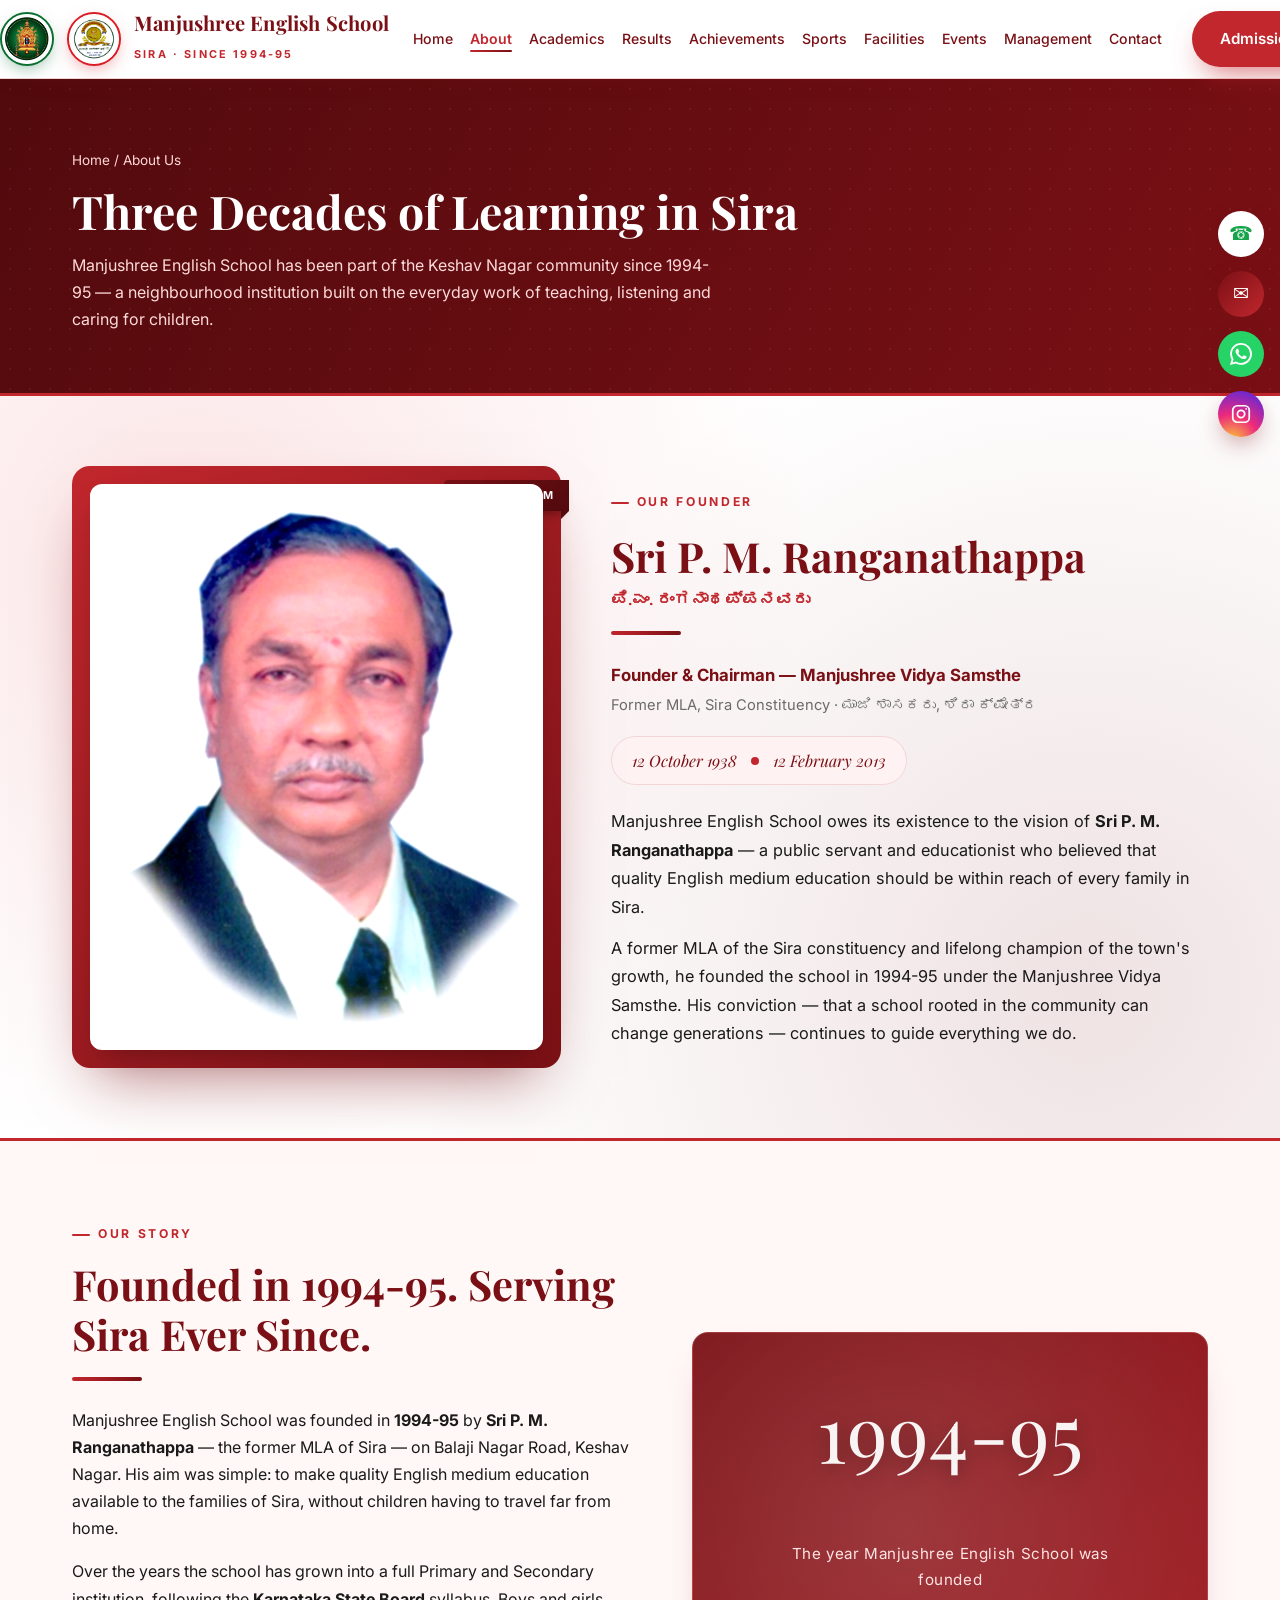
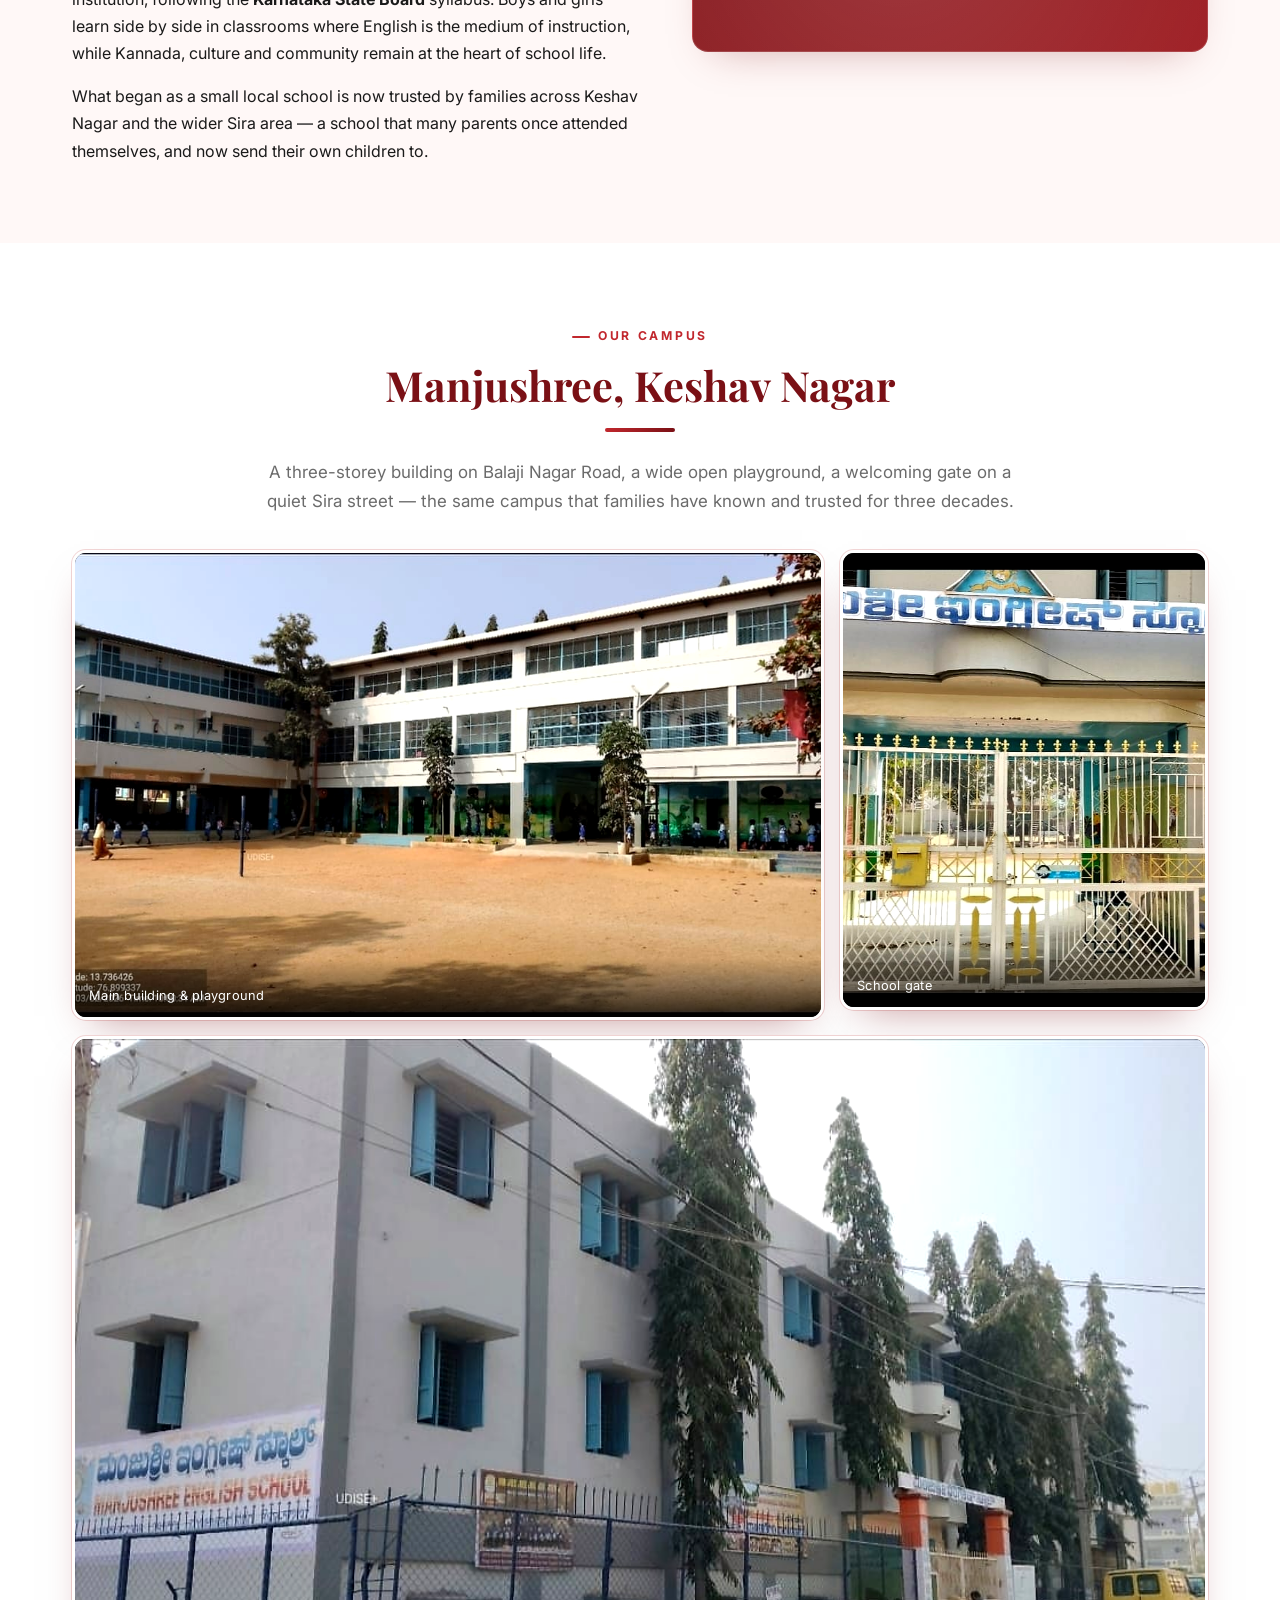
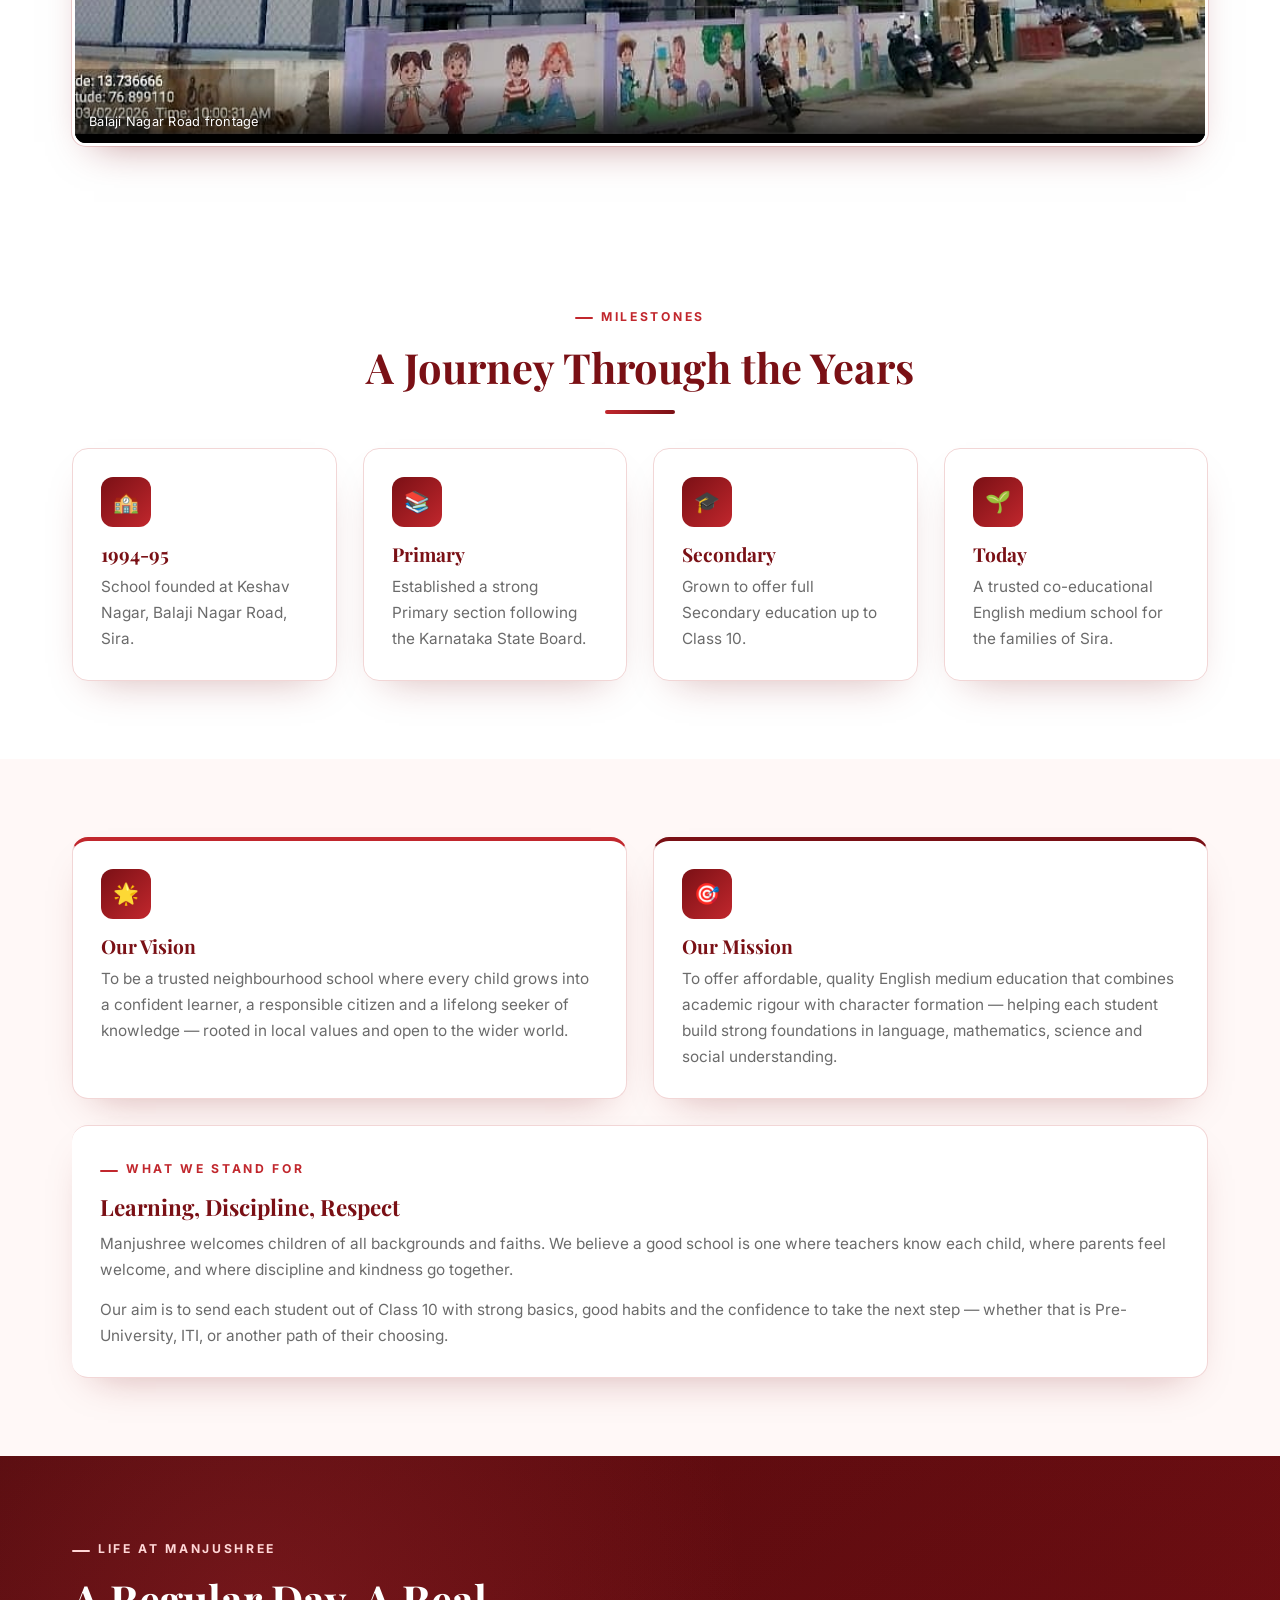
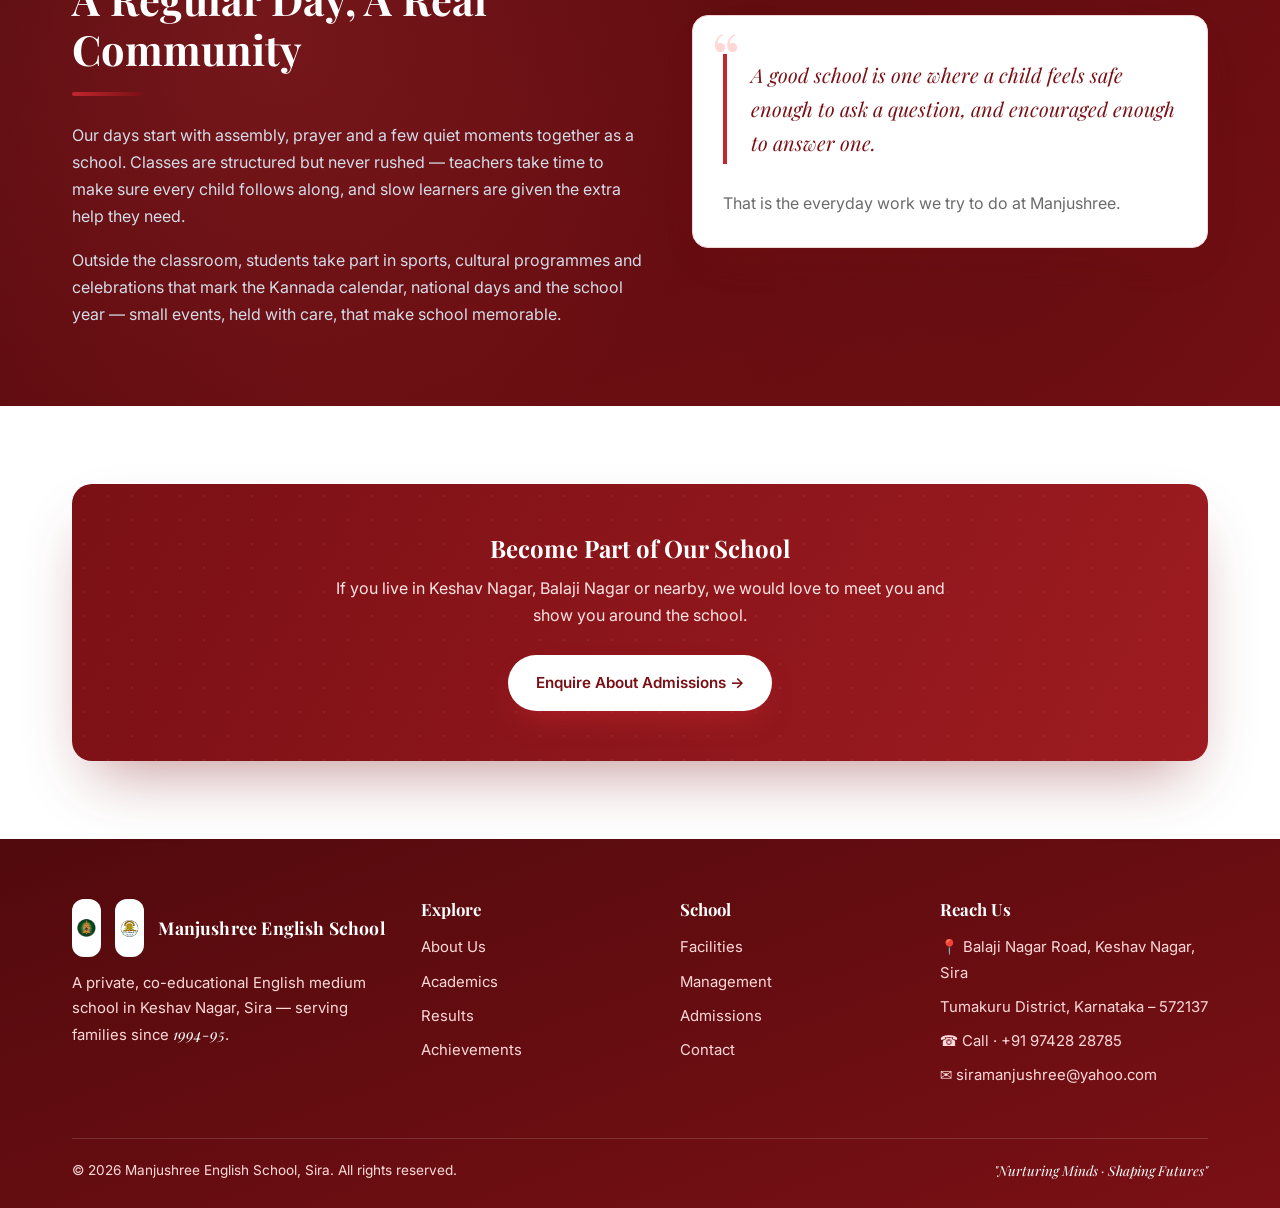
==== commit 1e84ed26: "Content additions: real photos, videos, founder/president/secretary details, admission form - Real s" ====
--- a/about.html
+++ b/about.html
@@ -4,23 +4,26 @@
   <meta charset="UTF-8" />
   <meta name="viewport" content="width=device-width, initial-scale=1.0" />
   <title>About Us — Manjushree English School, Sira</title>
-  <meta name="description" content="About Manjushree English School, Sira — a private, co-educational English medium school established in 1995, following the Karnataka State Board syllabus." />
+  <meta name="description" content="About Manjushree English School, Sira — a private, co-educational English medium school established in 1994-95, following the Karnataka State Board syllabus." />
   <link rel="preconnect" href="https://fonts.googleapis.com">
   <link rel="preconnect" href="https://fonts.gstatic.com" crossorigin>
   <link href="https://fonts.googleapis.com/css2?family=Inter:wght@400;500;600;700&family=Playfair+Display:ital,wght@0,600;0,700;1,600&display=swap" rel="stylesheet">
+  <link rel="icon" type="image/png" href="assets/img/logo.png" />
   <link rel="stylesheet" href="assets/css/style.css" />
 </head>
 <body>
   <div class="contact-fab" aria-label="Quick contact">
-    <a href="tel:+910000000000" class="contact-fab-btn cf-call"><span class="cf-ico">&#9742;&#65038;</span><span class="cf-label">Call the school office</span></a>
-    <a href="mailto:info@manjushreeschool.in" class="contact-fab-btn cf-mail"><span class="cf-ico">&#9993;&#65038;</span><span class="cf-label">info@manjushreeschool.in</span></a>
+    <a href="tel:+919742828785" class="contact-fab-btn cf-call"><span class="cf-ico">&#9742;&#65038;</span><span class="cf-label">Call · +91 97428 28785</span></a>
+    <a href="mailto:siramanjushree@yahoo.com" class="contact-fab-btn cf-mail"><span class="cf-ico">&#9993;&#65038;</span><span class="cf-label">siramanjushree@yahoo.com</span></a>
+    <a href="https://wa.me/919742828785" target="_blank" rel="noopener" class="contact-fab-btn cf-whats" aria-label="Message us on WhatsApp"><span class="cf-ico"><svg viewBox="0 0 24 24" fill="currentColor" aria-hidden="true"><path d="M20.52 3.45A11.87 11.87 0 0 0 12.05 0C5.5 0 .14 5.34.14 11.9c0 2.1.55 4.14 1.6 5.94L0 24l6.35-1.65a11.9 11.9 0 0 0 5.7 1.44h.01c6.55 0 11.9-5.33 11.91-11.9 0-3.17-1.24-6.16-3.45-8.44Zm-8.47 18.3h-.01a9.87 9.87 0 0 1-5.03-1.38l-.36-.21-3.74.98 1-3.67-.23-.37a9.86 9.86 0 0 1-1.51-5.26c0-5.45 4.44-9.88 9.89-9.88 2.64 0 5.12 1.03 6.99 2.9a9.83 9.83 0 0 1 2.89 6.99c0 5.45-4.43 9.9-9.89 9.9Zm5.42-7.4c-.3-.15-1.76-.87-2.03-.97-.27-.1-.47-.15-.67.15-.2.3-.77.97-.94 1.16-.17.2-.35.23-.64.08-.3-.15-1.26-.46-2.39-1.48-.88-.78-1.48-1.76-1.65-2.06-.17-.3-.02-.46.13-.6.14-.14.3-.35.45-.52.15-.18.2-.3.3-.5.1-.2.05-.37-.02-.52-.08-.15-.67-1.61-.92-2.2-.24-.58-.49-.5-.67-.51-.17-.01-.37-.01-.57-.01-.2 0-.52.07-.79.37s-1.04 1.02-1.04 2.48c0 1.46 1.07 2.87 1.22 3.07.15.2 2.1 3.2 5.08 4.49.7.3 1.26.49 1.69.62.71.23 1.36.2 1.87.12.57-.08 1.76-.72 2-1.41.25-.7.25-1.29.18-1.41-.08-.13-.28-.2-.57-.35Z"/></svg></span><span class="cf-label">WhatsApp · +91 97428 28785</span></a>
+    <a href="https://instagram.com/manjushree.school" target="_blank" rel="noopener" class="contact-fab-btn cf-insta" aria-label="Follow us on Instagram"><span class="cf-ico"><svg viewBox="0 0 24 24" fill="none" stroke="currentColor" stroke-width="1.9" stroke-linecap="round" stroke-linejoin="round" aria-hidden="true"><rect x="3" y="3" width="18" height="18" rx="5" ry="5"/><path d="M16 11.4A4 4 0 1 1 12.6 8 4 4 0 0 1 16 11.4Z"/><line x1="17.6" y1="6.4" x2="17.61" y2="6.4"/></svg></span><span class="cf-label">@manjushree.school</span></a>
   </div>
 
   <header class="site-header">
     <div class="container nav">
       <a class="brand" href="index.html">
-        <span class="crest" aria-hidden="true">M</span>
-        <span><span class="brand-name">Manjushree English School</span><br><span class="brand-sub">Sira · Since 1995</span></span>
+        <img class="crest crest-deity" src="assets/img/deity.png" alt="Manjushree Vidya Samsthe deity emblem" onerror="this.style.display='none'" /><img class="crest" src="assets/img/logo.png" alt="Manjushree Education Trust, Sira" />
+        <span><span class="brand-name">Manjushree English School</span><br><span class="brand-sub">Sira · Since 1994-95</span></span>
       </a>
       <nav>
         <ul class="nav-links">
@@ -45,7 +48,39 @@
     <div class="container">
       <div class="crumbs"><a href="index.html">Home</a> / About Us</div>
       <h1>Three Decades of Learning in Sira</h1>
-      <p>Manjushree English School has been part of the Keshav Nagar community since 1995 — a neighbourhood institution built on the everyday work of teaching, listening and caring for children.</p>
+      <p>Manjushree English School has been part of the Keshav Nagar community since 1994-95 — a neighbourhood institution built on the everyday work of teaching, listening and caring for children.</p>
+    </div>
+  </section>
+
+  <!-- Founder tribute -->
+  <section class="founder">
+    <div class="container founder-inner">
+      <div class="founder-portrait reveal">
+        <span class="memorial-ribbon">In Memoriam</span>
+        <div class="founder-frame">
+          <img src="assets/img/founder.jpg"
+               alt="Portrait of Sri P. M. Ranganathappa, Founder & Chairman of Manjushree Vidya Samsthe"
+               onerror="this.style.display='none'; this.nextElementSibling.style.display='grid';" />
+          <div class="placeholder" style="display:none;">
+            Founder portrait<br><small>(save the photo as assets/img/founder.jpg)</small>
+          </div>
+        </div>
+      </div>
+      <div class="founder-body reveal">
+        <span class="eyebrow">Our Founder</span>
+        <h2 class="founder-name">Sri P. M. Ranganathappa</h2>
+        <span class="founder-name-kn">ಪಿ.ಎಂ. ರಂಗನಾಥಪ್ಪನವರು</span>
+        <div class="gold-rule"></div>
+        <p class="founder-role">Founder &amp; Chairman — Manjushree Vidya Samsthe</p>
+        <p class="founder-role-sub">Former MLA, Sira Constituency · ಮಾಜಿ ಶಾಸಕರು, ಶಿರಾ ಕ್ಷೇತ್ರ</p>
+        <div class="founder-dates">
+          <span>12 October 1938</span>
+          <span class="sep" aria-hidden="true"></span>
+          <span>12 February 2013</span>
+        </div>
+        <p class="founder-tribute">Manjushree English School owes its existence to the vision of <strong>Sri P. M. Ranganathappa</strong> — a public servant and educationist who believed that quality English medium education should be within reach of every family in Sira.</p>
+        <p class="founder-tribute">A former MLA of the Sira constituency and lifelong champion of the town's growth, he founded the school in 1994-95 under the Manjushree Vidya Samsthe. His conviction — that a school rooted in the community can change generations — continues to guide everything we do.</p>
+      </div>
     </div>
   </section>
 
@@ -54,15 +89,41 @@
     <div class="container split">
       <div class="reveal">
         <span class="eyebrow">Our Story</span>
-        <h2 class="section-title">Founded in 1995. Serving Sira Ever Since.</h2>
-        <div class="gold-rule"></div>
-        <p style="margin-bottom:16px;">Manjushree English School opened its doors in <strong>1995</strong> on Balaji Nagar Road, Keshav Nagar — with a simple aim: to make quality English medium education available to the families of Sira, without having to travel far from home.</p>
+        <h2 class="section-title">Founded in 1994-95. Serving Sira Ever Since.</h2>
+        <div class="gold-rule"></div>
+        <p style="margin-bottom:16px;">Manjushree English School was founded in <strong>1994-95</strong> by <strong>Sri P. M. Ranganathappa</strong> — the former MLA of Sira — on Balaji Nagar Road, Keshav Nagar. His aim was simple: to make quality English medium education available to the families of Sira, without children having to travel far from home.</p>
         <p style="margin-bottom:16px;">Over the years the school has grown into a full Primary and Secondary institution, following the <strong>Karnataka State Board</strong> syllabus. Boys and girls learn side by side in classrooms where English is the medium of instruction, while Kannada, culture and community remain at the heart of school life.</p>
         <p>What began as a small local school is now trusted by families across Keshav Nagar and the wider Sira area — a school that many parents once attended themselves, and now send their own children to.</p>
       </div>
       <div class="media reveal">
-        <span class="emblem">1995</span>
+        <span class="emblem">1994-95</span>
         <span class="cap">The year Manjushree English School was founded</span>
+      </div>
+    </div>
+  </section>
+
+  <!-- Our Campus -->
+  <section class="section alt">
+    <div class="container">
+      <div class="center">
+        <span class="eyebrow">Our Campus</span>
+        <h2 class="section-title">Manjushree, Keshav Nagar</h2>
+        <div class="gold-rule"></div>
+        <p class="section-lead">A three-storey building on Balaji Nagar Road, a wide open playground, a welcoming gate on a quiet Sira street — the same campus that families have known and trusted for three decades.</p>
+      </div>
+      <div class="gallery reveal" style="margin-top:34px; grid-template-columns: repeat(3, 1fr);">
+        <figure class="wide" style="aspect-ratio: 16 / 10;">
+          <img src="assets/img/campus-building-4.jpg" alt="Manjushree English School main building on a daytime view of the campus playground" />
+          <figcaption>Main building &amp; playground</figcaption>
+        </figure>
+        <figure style="aspect-ratio: 4 / 5;">
+          <img src="assets/img/campus-building-3.jpg" alt="School front gate with Kannada signage 'Manjushree English School'" />
+          <figcaption>School gate</figcaption>
+        </figure>
+        <figure class="wide" style="aspect-ratio: 16 / 10; grid-column: span 3;">
+          <img src="assets/img/campus-building-1.jpg" alt="Side view of Manjushree English School with the 'Manjushree English School' signage board on the boundary wall, motorcycles parked on Balaji Nagar Road" />
+          <figcaption>Balaji Nagar Road frontage</figcaption>
+        </figure>
       </div>
     </div>
   </section>
@@ -76,7 +137,7 @@
         <div class="gold-rule"></div>
       </div>
       <div class="grid grid-4" style="margin-top:34px;">
-        <div class="card reveal"><div class="ico">🏫</div><h3>1995</h3><p>School founded at Keshav Nagar, Balaji Nagar Road, Sira.</p></div>
+        <div class="card reveal"><div class="ico">🏫</div><h3>1994-95</h3><p>School founded at Keshav Nagar, Balaji Nagar Road, Sira.</p></div>
         <div class="card reveal"><div class="ico">📚</div><h3>Primary</h3><p>Established a strong Primary section following the Karnataka State Board.</p></div>
         <div class="card reveal"><div class="ico">🎓</div><h3>Secondary</h3><p>Grown to offer full Secondary education up to Class 10.</p></div>
         <div class="card reveal"><div class="ico">🌱</div><h3>Today</h3><p>A trusted co-educational English medium school for the families of Sira.</p></div>
@@ -140,8 +201,8 @@
     <div class="container">
       <div class="footer-grid">
         <div>
-          <div class="foot-brand"><span class="crest" aria-hidden="true">M</span><span class="brand-name">Manjushree English School</span></div>
-          <p style="font-size:.93rem;">A private, co-educational English medium school in Keshav Nagar, Sira — serving families since <span class="motto">1995</span>.</p>
+          <div class="foot-brand"><img class="crest crest-deity" src="assets/img/deity.png" alt="Manjushree Vidya Samsthe deity emblem" onerror="this.style.display='none'" /><img class="crest" src="assets/img/logo.png" alt="Manjushree Education Trust, Sira" /><span class="brand-name">Manjushree English School</span></div>
+          <p style="font-size:.93rem;">A private, co-educational English medium school in Keshav Nagar, Sira — serving families since <span class="motto">1994-95</span>.</p>
         </div>
         <div>
           <h4>Explore</h4>
@@ -162,8 +223,8 @@
           <ul class="foot-links">
             <li>📍 Balaji Nagar Road, Keshav Nagar, Sira</li>
             <li>Tumakuru District, Karnataka – 572137</li>
-            <li>☎ School office (please add number)</li>
-            <li>✉ info@manjushreeschool.in</li>
+            <li>☎ Call · +91 97428 28785</li>
+            <li>✉ siramanjushree@yahoo.com</li>
           </ul>
         </div>
       </div>
--- a/assets/css/style.css
+++ b/assets/css/style.css
@@ -213,11 +213,24 @@
   opacity: 0; transition: opacity .3s ease, transform .3s ease;
 }
 .contact-fab:hover .cf-label { opacity: 1; transform: translateY(-50%) translateX(0); }
-.cf-call { background: #ffffff; color: #16a34a; }
-.cf-mail { background: linear-gradient(135deg, var(--red-dark), var(--red)); }
+.cf-call  { background: #ffffff; color: #16a34a; }
+.cf-mail  { background: linear-gradient(135deg, var(--red-dark), var(--red)); }
+.cf-whats { background: #25d366; color: #fff; }
+.cf-insta { background: radial-gradient(circle at 30% 110%, #f9ce34 0%, #ee2a7b 45%, #6228d7 90%); color: #fff; }
+.contact-fab-btn svg { width: 22px; height: 22px; display: block; }
+.cf-call svg { color: #16a34a; }
+.cf-whats svg, .cf-insta svg, .cf-mail svg { color: #fff; }
 @media (max-width: 760px) {
-  .contact-fab { right: 12px; gap: 12px; top: 48%; }
-  .contact-fab-btn { width: 42px; height: 42px; }
+  .contact-fab { right: 10px; gap: 10px; top: 50%; }
+  .contact-fab-btn { width: 40px; height: 40px; }
+  .contact-fab-btn .cf-ico { font-size: 1rem; }
+  .contact-fab-btn svg { width: 18px; height: 18px; }
+}
+/* very short landscape or foldable screens — shrink further so the 4-button stack fits */
+@media (max-height: 620px) and (max-width: 760px) {
+  .contact-fab { gap: 8px; }
+  .contact-fab-btn { width: 36px; height: 36px; }
+  .contact-fab-btn svg { width: 16px; height: 16px; }
 }
 
 /* ---------- Header / Nav ---------- */
@@ -234,15 +247,28 @@
 .nav { display: flex; align-items: center; justify-content: space-between; gap: 16px; padding: 11px 0; }
 .brand { display: flex; align-items: center; gap: 13px; flex-shrink: 0; }
 .brand .crest {
-  height: 54px; width: 54px; flex-shrink: 0;
-  display: grid; place-items: center;
+  width: 54px; height: 54px; flex-shrink: 0;
   border-radius: 50%; border: 2px solid var(--red);
-  background: linear-gradient(135deg, var(--red-dark), var(--red));
-  color: #fff;
-  font-family: "Playfair Display", serif; font-weight: 700; font-size: 1.6rem;
-  transition: transform .5s var(--ease-back), box-shadow .3s ease;
+  background: #fff;
+  padding: 3px;
+  object-fit: contain;
+  object-position: center;
+  display: block;
+  overflow: hidden;
+  transition: transform .5s var(--ease-back), box-shadow .3s ease, filter .3s ease;
   box-shadow: 0 6px 18px -6px rgba(193,39,45,.5);
-}
+  /* soft in-browser clarity boost for a scanned logo */
+  filter: contrast(1.08) saturate(1.12) brightness(1.02);
+}
+.brand:hover .crest { filter: contrast(1.14) saturate(1.24) brightness(1.04); }
+/* Deity emblem sits to the LEFT of the school crest, slightly smaller with a green ring
+   so the two icons read as a pair without competing */
+.brand .crest.crest-deity {
+  border-color: #1c6b3a;
+  padding: 2px;
+  box-shadow: 0 6px 18px -6px rgba(28,107,58,.55);
+}
+.brand:hover .crest.crest-deity { filter: contrast(1.14) saturate(1.24) brightness(1.04); }
 .brand:hover .crest { transform: scale(1.1) rotate(-8deg); box-shadow: 0 10px 24px -6px rgba(193,39,45,.7); }
 .brand-name { font-size: 1.18rem; line-height: 1.1; letter-spacing: .01em; white-space: nowrap; }
 .brand-sub { font-size: .66rem; color: var(--muted); letter-spacing: .19em; text-transform: uppercase; white-space: nowrap; }
@@ -284,10 +310,11 @@
 .hero {
   position: relative; color: #fff; overflow: hidden; isolation: isolate;
   width: 100%; max-width: 100vw;
+  /* Layered: 1) softer red-tinted gradient (heaviest on the left where text sits),
+                2) the school building photo underneath, more visible on the right */
   background:
-    radial-gradient(circle at 18% 20%, rgba(233,75,82,.35), transparent 50%),
-    radial-gradient(circle at 82% 74%, rgba(255,255,255,.08), transparent 55%),
-    linear-gradient(140deg, var(--red-darker) 0%, var(--red-dark) 45%, var(--red) 100%);
+    linear-gradient(115deg, rgba(82,10,13,.72) 0%, rgba(122,16,21,.48) 45%, rgba(193,39,45,.22) 100%),
+    url("../img/hero-building.jpg") center 40% / cover no-repeat;
   min-height: calc(100svh - 84px);
   contain: layout paint;
 }
@@ -700,7 +727,10 @@
   height: 58px; width: 58px; display: grid; place-items: center;
   background: #fff; border-radius: 12px; padding: 6px;
   color: var(--red-dark); font-family: "Playfair Display", serif; font-weight: 700; font-size: 1.7rem;
-}
+  object-fit: contain; overflow: hidden;
+  filter: contrast(1.08) saturate(1.12);
+}
+.foot-brand img.crest { padding: 5px; }
 .foot-brand .brand-name { color: #fff; font-size: 1.1rem; }
 .footer-bottom {
   border-top: 1px solid rgba(255,255,255,.15); margin-top: 40px; padding-top: 20px;
@@ -710,6 +740,431 @@
 .footer-credit { margin-top: 14px; text-align: center; font-size: .82rem; color: #ffdada; }
 .footer-credit a { color: #fff; font-weight: 600; text-decoration: none; }
 .footer-credit a:hover { text-decoration: underline; }
+
+/* ---------- Application Form download card (contact page) ---------- */
+.app-form-card {
+  display: grid; grid-template-columns: 1fr auto; gap: 40px; align-items: center;
+  background: linear-gradient(120deg, var(--white) 0%, var(--pink-tint) 100%);
+  border: 1px solid var(--line); border-left: 6px solid var(--red);
+  border-radius: 20px; padding: 40px 46px;
+  box-shadow: 0 30px 60px -30px rgba(122,16,21,.35);
+}
+.app-form-body h2 {
+  font-family: "Playfair Display", serif; color: var(--red-dark);
+  font-size: clamp(1.6rem, 3vw, 2.1rem); margin: 6px 0 12px;
+}
+.app-form-body p { color: var(--ink); font-size: 1.02rem; line-height: 1.7; margin-bottom: 20px; }
+.app-form-actions { display: flex; flex-wrap: wrap; gap: 14px; margin-top: 4px; }
+.app-form-actions .btn { padding: 14px 24px; }
+.app-form-note { color: var(--muted); font-size: .9rem; font-style: italic; margin-top: 16px; margin-bottom: 0; }
+
+/* Document badge illustration */
+.app-form-icon { display: grid; place-items: center; padding: 0 10px; }
+.doc-badge {
+  position: relative;
+  width: 130px; height: 170px; border-radius: 6px;
+  background: #fff; border: 2px solid var(--red-dark);
+  box-shadow: 0 22px 44px -18px rgba(122,16,21,.5),
+              inset 0 -3px 0 rgba(0,0,0,.04);
+  transform: rotate(-3deg);
+  transition: transform .5s var(--ease-back);
+}
+.app-form-card:hover .doc-badge { transform: rotate(0deg) translateY(-4px); }
+.doc-badge .doc-fold {
+  position: absolute; top: 0; right: 0;
+  width: 32px; height: 32px;
+  background: linear-gradient(225deg, var(--pink-tint) 50%, var(--red-soft) 50%);
+  border-left: 2px solid var(--red-dark);
+  border-bottom: 2px solid var(--red-dark);
+}
+.doc-badge .doc-lines {
+  position: absolute; left: 14px; right: 14px; top: 50px;
+  height: 68px;
+  background:
+    linear-gradient(var(--red-soft) 6px, transparent 6px) top left / 100% 14px repeat-y;
+  opacity: .7;
+}
+.doc-badge .doc-label {
+  position: absolute; left: 14px; bottom: 12px;
+  font-family: "Playfair Display", serif; font-weight: 700;
+  color: var(--red-dark); font-size: 1.35rem; letter-spacing: .06em;
+}
+
+@media (max-width: 760px) {
+  .app-form-card { grid-template-columns: 1fr; gap: 24px; padding: 30px 24px; text-align: center; }
+  .app-form-icon { order: -1; }
+  .app-form-actions { justify-content: center; }
+  .doc-badge { transform: rotate(-3deg) scale(.85); }
+}
+
+/* Application Form nav button — a touch tighter than the primary Admissions CTA */
+.nav-cta-form { margin-right: 0; padding: 11px 18px; font-size: .88rem; }
+.nav-cta-form + .nav-cta { margin-left: 8px; }
+
+/* ---------- Welcome-section video (home page) ---------- */
+.welcome-video {
+  position: relative; overflow: hidden;
+  border-radius: var(--radius);
+  aspect-ratio: 4 / 5;
+  border: 5px solid #fff;
+  background:
+    radial-gradient(circle at 20% 30%, rgba(255,255,255,.15), transparent 45%),
+    linear-gradient(135deg, var(--red-dark), var(--red));
+  box-shadow: 0 30px 60px -22px rgba(122,16,21,.55), 0 0 0 1px var(--line);
+  transition: transform .5s var(--ease-out), box-shadow .4s ease;
+}
+.welcome-video:hover { transform: translateY(-4px); box-shadow: 0 36px 72px -22px rgba(122,16,21,.65); }
+.welcome-video video {
+  width: 100%; height: 100%; object-fit: cover; display: block;
+}
+.welcome-video figcaption {
+  position: absolute; left: 0; right: 0; bottom: 0;
+  padding: 30px 16px 12px; color: #fff; font-size: .9rem; font-weight: 500;
+  letter-spacing: .02em;
+  background: linear-gradient(to top, rgba(0,0,0,.78), transparent);
+  pointer-events: none;
+}
+@media (max-width: 960px) {
+  .welcome-video { aspect-ratio: 4 / 3; border-width: 4px; }
+}
+
+/* ---------- Championship / event photo gallery ---------- */
+.gallery {
+  display: grid; gap: 16px;
+  grid-template-columns: repeat(4, 1fr);
+  grid-auto-flow: dense;
+}
+.gallery figure {
+  position: relative; overflow: hidden;
+  border-radius: 14px; border: 3px solid #fff;
+  background: #1a1a1a;
+  box-shadow: 0 18px 40px -22px rgba(122,16,21,.5), 0 0 0 1px var(--line);
+  aspect-ratio: 4 / 3;
+  transition: transform .4s var(--ease-out), box-shadow .4s ease;
+}
+.gallery figure.tall { grid-row: span 2; aspect-ratio: 3 / 4; }
+.gallery figure.wide { grid-column: span 2; aspect-ratio: 8 / 5; }
+.gallery figure:hover { transform: translateY(-3px); box-shadow: 0 26px 50px -22px rgba(122,16,21,.65); }
+.gallery figure img {
+  width: 100%; height: 100%; object-fit: cover; display: block;
+  filter: contrast(1.05) saturate(1.10);
+  transition: transform 1s var(--ease-out), filter .4s ease;
+}
+.gallery figure:hover img { transform: scale(1.05); filter: contrast(1.1) saturate(1.20); }
+.gallery figure figcaption {
+  position: absolute; left: 0; right: 0; bottom: 0;
+  padding: 26px 14px 10px; color: #fff; font-size: .8rem; letter-spacing: .02em;
+  background: linear-gradient(to top, rgba(0,0,0,.78), transparent);
+  pointer-events: none;
+}
+@media (max-width: 960px) {
+  .gallery { grid-template-columns: repeat(2, 1fr); }
+  .gallery figure.wide { grid-column: span 2; }
+  .gallery figure.tall { grid-row: auto; aspect-ratio: 3 / 4; }
+}
+@media (max-width: 480px) {
+  .gallery { grid-template-columns: 1fr; }
+  .gallery figure.wide { grid-column: auto; aspect-ratio: 4 / 3; }
+}
+
+/* Two-video row for championship highlights */
+.video-row {
+  display: grid; grid-template-columns: 1fr 1fr; gap: 20px;
+  margin-top: 26px;
+}
+.video-row .clip {
+  border-radius: 14px; overflow: hidden; background: #000;
+  border: 4px solid #fff; box-shadow: 0 20px 44px -20px rgba(122,16,21,.5);
+  aspect-ratio: 9 / 16;
+}
+.video-row .clip.wide { aspect-ratio: 16 / 9; }
+.video-row .clip video { width: 100%; height: 100%; object-fit: cover; display: block; background: #000; }
+@media (max-width: 720px) {
+  .video-row { grid-template-columns: 1fr; }
+  .video-row .clip { aspect-ratio: 9 / 16; max-width: 380px; margin: 0 auto; }
+}
+
+/* ---------- Campus photo grid (facilities: around-the-campus) ---------- */
+.campus-grid {
+  display: grid; gap: 22px;
+  grid-template-columns: repeat(2, 1fr);
+  grid-auto-rows: 1fr;
+}
+.campus-grid .shot {
+  position: relative; overflow: hidden;
+  border-radius: var(--radius); border: 4px solid #fff;
+  background: #1a1a1a;
+  box-shadow: 0 24px 50px -22px rgba(122,16,21,.5), 0 0 0 1px var(--line);
+  aspect-ratio: 16 / 10;
+  transition: transform .4s var(--ease-out), box-shadow .4s ease;
+}
+.campus-grid .shot:hover {
+  transform: translateY(-4px);
+  box-shadow: 0 30px 60px -22px rgba(122,16,21,.65), 0 0 0 1px var(--gold-soft, var(--red-soft));
+}
+.campus-grid .shot img {
+  width: 100%; height: 100%; object-fit: cover; display: block;
+  filter: contrast(1.05) saturate(1.10);
+  transition: transform 1.2s var(--ease-out), filter .4s ease;
+}
+.campus-grid .shot:hover img { transform: scale(1.05); filter: contrast(1.10) saturate(1.20); }
+.campus-grid .shot figcaption {
+  position: absolute; left: 0; right: 0; bottom: 0;
+  padding: 34px 18px 14px; color: #fff; font-size: .9rem; font-weight: 500;
+  letter-spacing: .02em;
+  background: linear-gradient(to top, rgba(0,0,0,.78) 5%, transparent 100%);
+  pointer-events: none;
+}
+.campus-grid .shot .chip-tag {
+  display: inline-block; margin-bottom: 6px;
+  background: rgba(255,255,255,.16); backdrop-filter: blur(4px);
+  border: 1px solid rgba(255,255,255,.28);
+  color: #fff; font-size: .68rem; letter-spacing: .18em; text-transform: uppercase;
+  padding: 4px 12px; border-radius: 999px; font-weight: 700;
+}
+/* portrait shot (library-guidance) spans two rows on wide screens for visual interest */
+.campus-grid .shot.tall { grid-row: span 2; aspect-ratio: 3 / 4; }
+@media (max-width: 960px) {
+  .campus-grid { grid-template-columns: 1fr; }
+  .campus-grid .shot { aspect-ratio: 4 / 3; }
+  .campus-grid .shot.tall { grid-row: auto; aspect-ratio: 4 / 3; }
+}
+
+/* ---------- Lab / classroom hero photo ---------- */
+.lab-hero {
+  position: relative; border-radius: var(--radius); overflow: hidden;
+  background: #000; border: 5px solid #fff;
+  box-shadow: 0 30px 60px -22px rgba(122,16,21,.45), 0 0 0 1px var(--line);
+  max-width: 1080px; margin-left: auto; margin-right: auto;
+  aspect-ratio: 16 / 10;
+}
+@media (max-width: 640px) {
+  .lab-hero { border-width: 3px; aspect-ratio: 4 / 3; }
+  .lab-hero figcaption { font-size: .82rem; padding: 24px 14px 10px; }
+}
+.lab-hero img {
+  width: 100%; height: 100%; object-fit: cover; display: block;
+  transition: transform 1.2s var(--ease-out), filter .5s ease;
+  filter: contrast(1.05) saturate(1.10);
+}
+.lab-hero:hover img { transform: scale(1.04); filter: contrast(1.10) saturate(1.20); }
+.lab-hero figcaption {
+  position: absolute; left: 0; right: 0; bottom: 0;
+  padding: 34px 22px 16px; color: #fff; font-size: .95rem;
+  letter-spacing: .02em; font-weight: 500;
+  background: linear-gradient(to top, rgba(0,0,0,.78), transparent);
+  pointer-events: none;
+}
+
+/* ---------- Featured achievement ---------- */
+.feat-award {
+  padding: 60px 0;
+  background:
+    radial-gradient(circle at 85% 20%, rgba(233,75,82,.10), transparent 55%),
+    linear-gradient(180deg, var(--white), var(--pink-tint));
+  border-top: 3px solid var(--red);
+  border-bottom: 3px solid var(--red);
+}
+.feat-award-inner {
+  display: grid; grid-template-columns: 1.05fr 0.95fr; gap: 46px; align-items: center;
+}
+.feat-award-body .award-badge {
+  display: inline-flex; align-items: center; gap: 10px;
+  background: linear-gradient(135deg, var(--red-dark), var(--red));
+  color: #fff; padding: 8px 18px 8px 12px; border-radius: 999px;
+  font-size: .78rem; font-weight: 700; letter-spacing: .14em; text-transform: uppercase;
+  box-shadow: 0 10px 24px -8px rgba(193,39,45,.6);
+  margin-bottom: 16px;
+}
+.feat-award-body .award-badge .trophy { font-size: 1rem; }
+.feat-award h3.award-title {
+  font-family: "Playfair Display", serif; font-weight: 700;
+  color: var(--red-dark); font-size: clamp(1.6rem, 2.6vw, 2.05rem);
+  line-height: 1.2; margin: 4px 0 12px;
+}
+.feat-award .award-project {
+  font-family: "Playfair Display", serif; font-style: italic;
+  color: var(--red); font-size: 1.08rem; margin-bottom: 20px;
+}
+.feat-award .award-meta {
+  display: grid; grid-template-columns: max-content 1fr; gap: 6px 18px;
+  margin-bottom: 20px; font-size: .95rem;
+}
+.feat-award .award-meta dt { font-weight: 700; color: var(--red-dark); }
+.feat-award .award-meta dd { color: var(--ink); }
+.feat-award .award-note { color: var(--muted); font-size: .95rem; line-height: 1.65; }
+.feat-award-photos { display: grid; gap: 16px; }
+.feat-award-photos .photo {
+  position: relative; border-radius: 14px; overflow: hidden;
+  background: #f4f4f4;
+  border: 4px solid #fff;
+  box-shadow: 0 20px 44px -18px rgba(122,16,21,.4), inset 0 0 0 1px rgba(0,0,0,.08);
+  aspect-ratio: 4 / 3;
+}
+/* Certificate scans: contain (whole page visible, no crop) on a light backdrop.
+   Aspect ratio widens a touch to give landscape certs more horizontal room. */
+.feat-award-photos .photo.citation {
+  aspect-ratio: 4 / 5;
+  background: #fafafa;
+}
+.feat-award-photos .photo img {
+  width: 100%; height: 100%; object-fit: cover; display: block;
+  filter: contrast(1.06) saturate(1.15) brightness(1.03);
+  transition: filter .4s ease, transform 1s var(--ease-out);
+}
+.feat-award-photos .photo.citation img { object-fit: contain; }
+.feat-award-photos .photo:hover img { filter: contrast(1.1) saturate(1.25); transform: scale(1.03); }
+.feat-award-photos .photo.citation:hover img { transform: scale(1.02); }
+.feat-award-photos .photo .cap {
+  position: absolute; left: 0; right: 0; bottom: 0;
+  padding: 20px 14px 10px; color: #fff; font-size: .8rem;
+  background: linear-gradient(to top, rgba(0,0,0,.75), transparent);
+}
+.feat-award-photos .placeholder {
+  position: absolute; inset: 0; display: grid; place-items: center; text-align: center;
+  color: var(--muted); font-size: .85rem; padding: 20px;
+  background: repeating-linear-gradient(45deg, #f4f4f4 0 12px, #ececec 12px 24px);
+}
+.feat-award-photos .video {
+  position: relative; border-radius: 14px; overflow: hidden;
+  background: #000;
+  border: 4px solid #fff;
+  box-shadow: 0 20px 44px -18px rgba(122,16,21,.45), inset 0 0 0 1px rgba(0,0,0,.1);
+  aspect-ratio: 16 / 10;
+}
+.feat-award-photos .video video {
+  width: 100%; height: 100%; object-fit: cover; display: block;
+}
+.feat-award-photos .video .cap {
+  position: absolute; left: 0; right: 0; bottom: 0;
+  padding: 22px 14px 10px; color: #fff; font-size: .78rem;
+  background: linear-gradient(to top, rgba(0,0,0,.75), transparent);
+  pointer-events: none;
+}
+.award-signatories {
+  display: flex; flex-wrap: wrap; gap: 12px 22px; margin-top: 18px;
+  font-size: .82rem; color: var(--muted);
+}
+.award-signatories span { display: inline-flex; flex-direction: column; }
+.award-signatories strong { color: var(--red-dark); font-family: "Playfair Display", serif; font-weight: 700; font-size: .92rem; }
+
+@media (max-width: 960px) {
+  /* !important so inline `grid-template-columns` overrides on the HTML still collapse to a single column on mobile */
+  .feat-award-inner { grid-template-columns: 1fr !important; gap: 26px; }
+  /* photos always appear above body on mobile, whichever order the HTML uses */
+  .feat-award-photos { order: 1; grid-template-columns: 1fr 1fr; }
+  .feat-award-body   { order: 2; }
+  .feat-award-photos .photo.citation { aspect-ratio: 4 / 5; }
+  .feat-award { padding: 40px 0; }
+  .feat-award h3.award-title { font-size: clamp(1.35rem, 5vw, 1.7rem); }
+  .feat-award .award-meta { grid-template-columns: 1fr; gap: 4px 0; }
+  .feat-award .award-meta dt { margin-top: 8px; }
+  .award-signatories { flex-direction: column; gap: 8px; }
+}
+@media (max-width: 560px) {
+  .feat-award-photos { grid-template-columns: 1fr; }
+}
+
+/* ---------- Founder tribute ---------- */
+.founder {
+  background:
+    radial-gradient(circle at 15% 20%, rgba(233,75,82,.14), transparent 50%),
+    radial-gradient(circle at 85% 80%, rgba(122,16,21,.12), transparent 55%),
+    #fff;
+  padding: 70px 0;
+  border-top: 3px solid var(--red);
+  border-bottom: 3px solid var(--red);
+}
+.founder-inner {
+  display: grid; grid-template-columns: 0.9fr 1.1fr; gap: 50px; align-items: center;
+}
+.founder-portrait {
+  position: relative; padding: 18px;
+  background: linear-gradient(135deg, var(--red), var(--red-dark));
+  border-radius: 18px;
+  box-shadow: 0 30px 60px -24px rgba(122,16,21,.55);
+  transition: transform .5s var(--ease-out);
+}
+.founder-portrait:hover { transform: translateY(-4px) scale(1.01); }
+.founder-portrait::before {
+  content: ""; position: absolute; inset: -8px; border-radius: 22px;
+  background: linear-gradient(135deg, rgba(200,160,78,.35), rgba(255,255,255,.1));
+  z-index: -1; filter: blur(14px); opacity: .8;
+}
+.founder-frame {
+  position: relative; border-radius: 12px; overflow: hidden;
+  background: #f5f5f5; aspect-ratio: 4 / 5;
+  border: 4px solid #fff;
+  box-shadow: inset 0 0 0 1px rgba(0,0,0,.1), 0 12px 30px -14px rgba(0,0,0,.4);
+}
+.founder-frame img {
+  width: 100%; height: 100%; object-fit: cover; display: block;
+  /* soft photo restoration: gentle contrast, saturation and slight warmth */
+  filter: contrast(1.10) saturate(1.18) brightness(1.04);
+  transition: filter .5s ease, transform 1.1s var(--ease-out);
+}
+.founder-portrait:hover .founder-frame img {
+  filter: contrast(1.14) saturate(1.28) brightness(1.06);
+  transform: scale(1.03);
+}
+/* fallback panel when image is missing */
+.founder-frame .placeholder {
+  position: absolute; inset: 0; display: grid; place-items: center; text-align: center;
+  color: var(--muted); font-size: .9rem; padding: 20px;
+  background: repeating-linear-gradient(45deg, #f5f5f5 0 12px, #ececec 12px 24px);
+}
+.founder-portrait .memorial-ribbon {
+  position: absolute; top: 14px; right: -8px;
+  background: linear-gradient(135deg, var(--red-dark), var(--red-darker));
+  color: #fff; font-size: .68rem; letter-spacing: .18em; text-transform: uppercase;
+  padding: 6px 14px 6px 12px; border-radius: 4px 0 0 4px; font-weight: 700;
+  box-shadow: -4px 6px 12px -4px rgba(0,0,0,.4);
+}
+.founder-portrait .memorial-ribbon::after {
+  content: ""; position: absolute; right: 0; bottom: -8px;
+  width: 0; height: 0; border-top: 8px solid var(--red-darker); border-right: 8px solid transparent;
+}
+.founder-body .eyebrow { color: var(--red); }
+.founder-name {
+  font-family: "Playfair Display", serif; font-weight: 700;
+  color: var(--red-dark); font-size: clamp(1.9rem, 3.4vw, 2.6rem);
+  line-height: 1.15; margin: 6px 0 4px;
+}
+.founder-name-kn {
+  display: block; font-family: "Noto Sans Kannada", "Playfair Display", serif;
+  font-weight: 600; color: var(--red); font-size: 1.05rem; margin-bottom: 14px;
+}
+.founder-role {
+  font-weight: 700; color: var(--red-dark); font-size: 1.05rem;
+  margin-bottom: 4px;
+}
+.founder-role-sub { color: var(--muted); font-size: .92rem; margin-bottom: 18px; }
+.founder-dates {
+  display: inline-flex; align-items: center; gap: 14px;
+  font-family: "Playfair Display", serif; font-style: italic;
+  color: var(--red-dark); font-size: 1rem;
+  padding: 10px 20px; border-radius: 999px;
+  background: var(--pink-tint); border: 1px solid var(--line);
+  margin-bottom: 22px;
+}
+.founder-dates .sep {
+  width: 8px; height: 8px; border-radius: 50%;
+  background: var(--red);
+}
+.founder-tribute { color: var(--ink); font-size: 1.02rem; line-height: 1.75; }
+.founder-tribute + .founder-tribute { margin-top: 12px; }
+
+@media (max-width: 960px) {
+  /* !important so inline `grid-template-columns` overrides on the HTML still collapse to a single column on mobile */
+  .founder-inner { grid-template-columns: 1fr !important; gap: 28px; }
+  /* portrait always appears above body on mobile (regardless of HTML source order) */
+  .founder-portrait { order: 1; max-width: 340px; margin: 0 auto; }
+  .founder-body     { order: 2; text-align: center; }
+  .founder { padding: 46px 0; }
+  .founder-name { font-size: clamp(1.6rem, 6vw, 2.1rem); }
+  .founder-body .gold-rule { margin-left: auto; margin-right: auto; }
+  .founder-dates { flex-wrap: wrap; justify-content: center; font-size: .9rem; padding: 8px 16px; }
+}
 
 /* ---------- Reveal on scroll ---------- */
 .reveal { opacity: 0; transform: translateY(28px); transition: opacity .7s var(--ease-out), transform .7s var(--ease-out); }
@@ -803,7 +1258,9 @@
   .nav { position: relative; justify-content: center; padding: 8px 16px; }
   .brand { position: relative; width: 100%; justify-content: center; gap: 0; text-align: center; }
   .brand .crest { position: absolute; left: 0; top: 50%; transform: translateY(-50%); height: 40px; width: 40px; font-size: 1.2rem; }
+  .brand .crest.crest-deity { left: 44px; height: 36px; width: 36px; }
   .brand:hover .crest { transform: translateY(-50%) scale(1.1) rotate(-8deg); }
+  .brand:hover .crest.crest-deity { transform: translateY(-50%) scale(1.1) rotate(8deg); }
   .brand > span { display: inline-flex; flex-direction: column; align-items: center; gap: 2px; }
   .brand > span br { display: none; }
   .site-header .brand-name { font-size: 1.12rem; letter-spacing: .005em; }
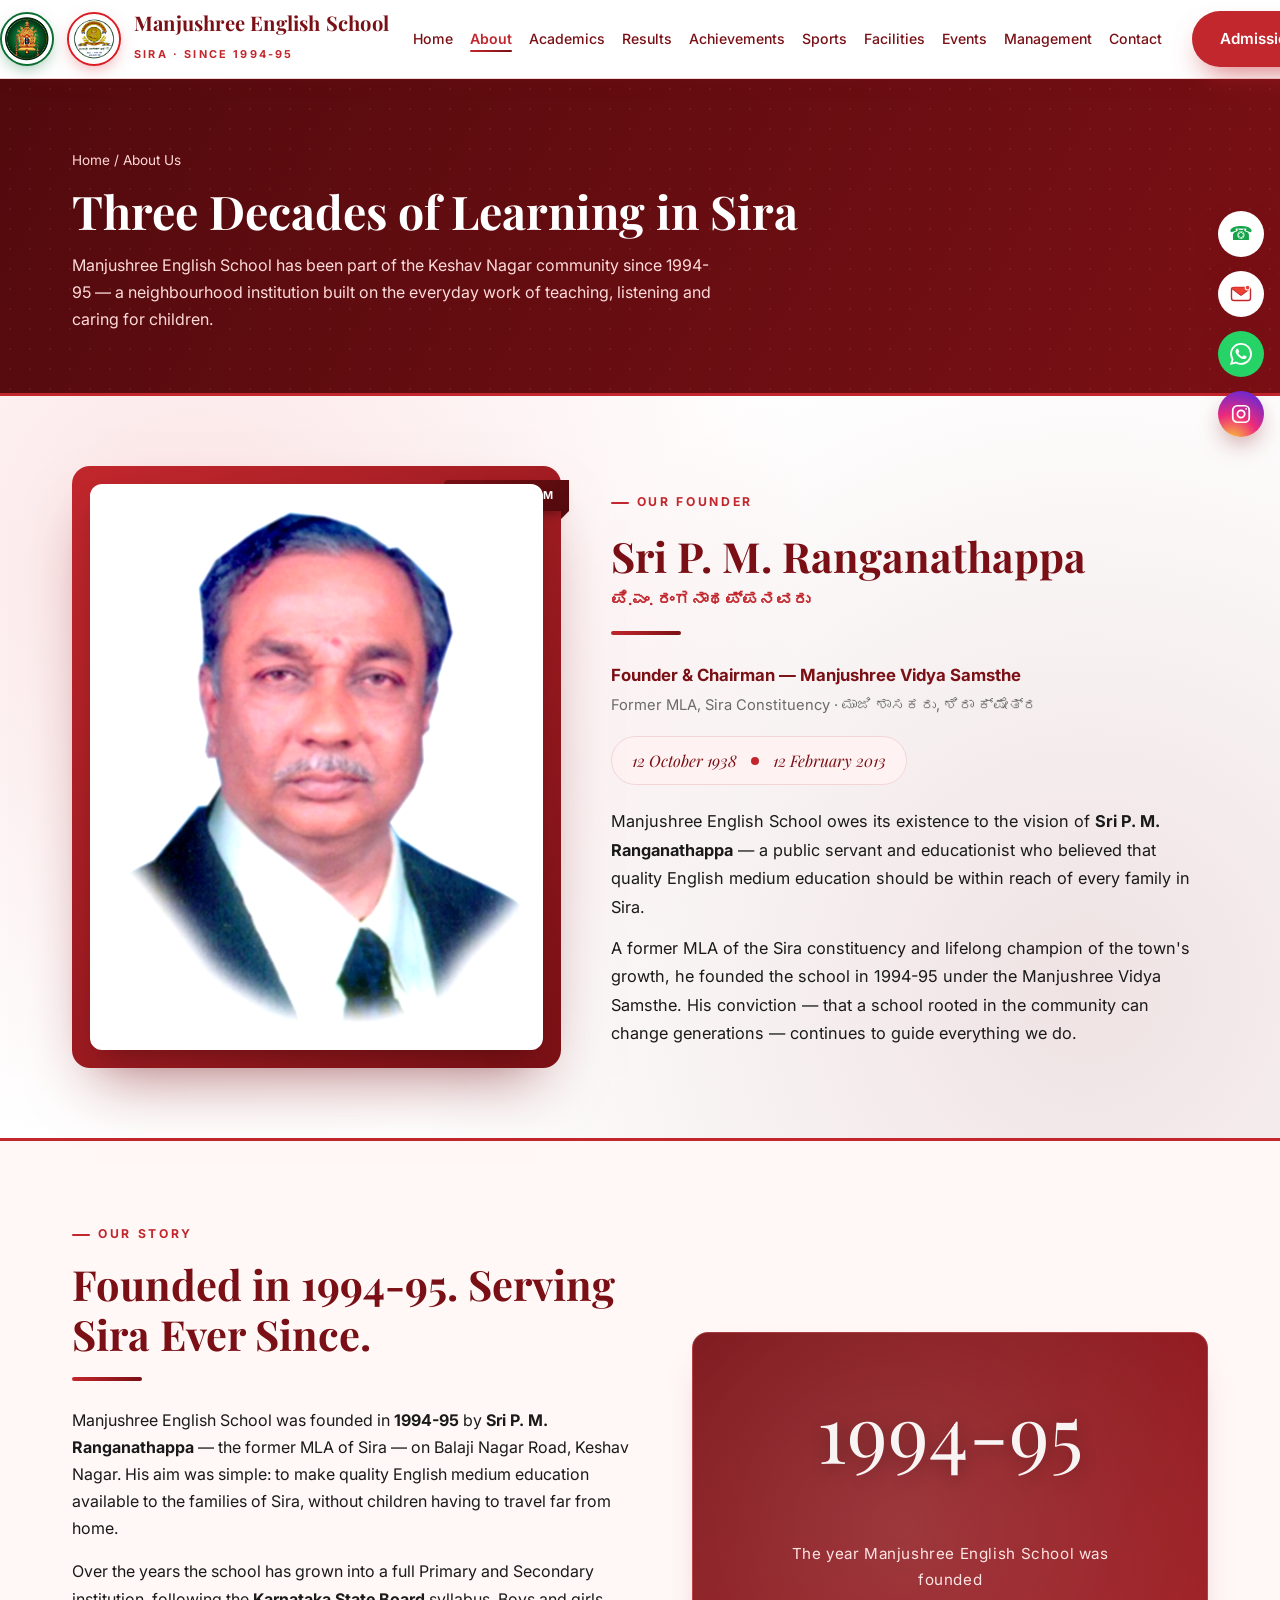
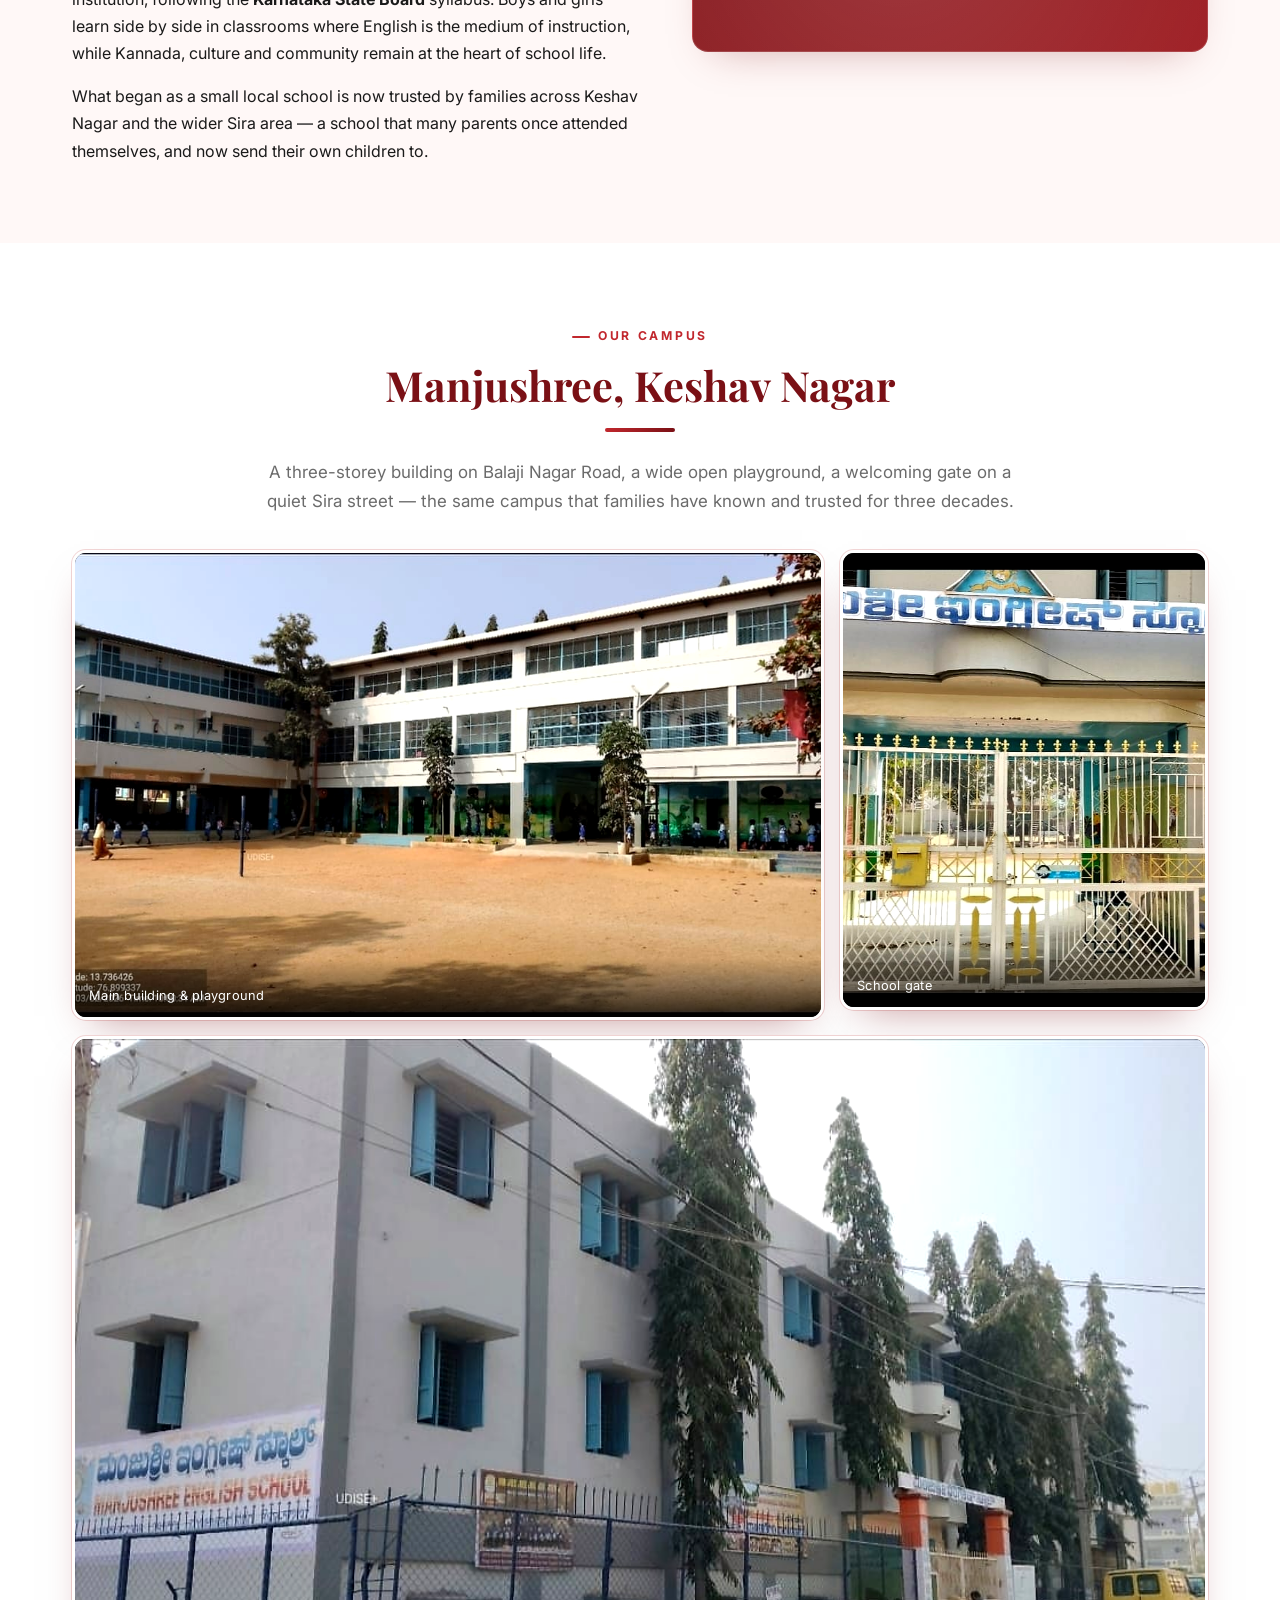
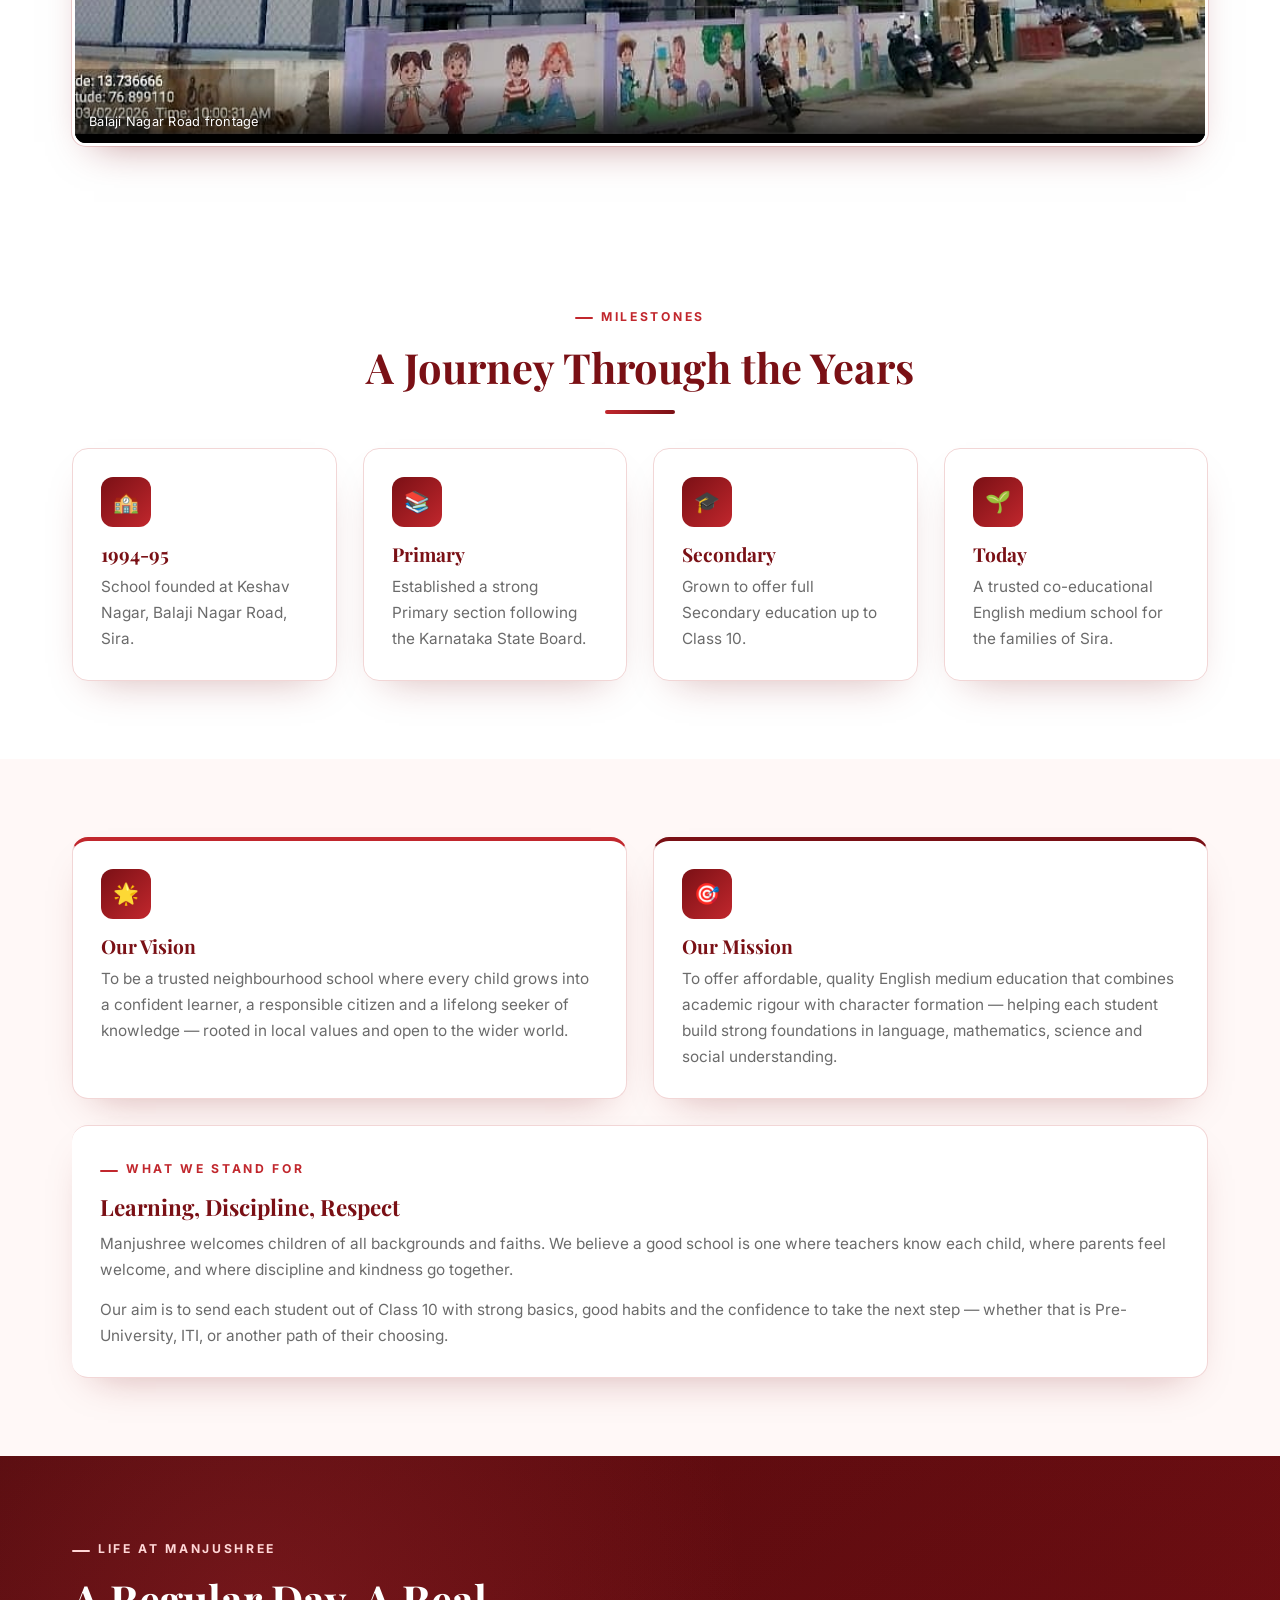
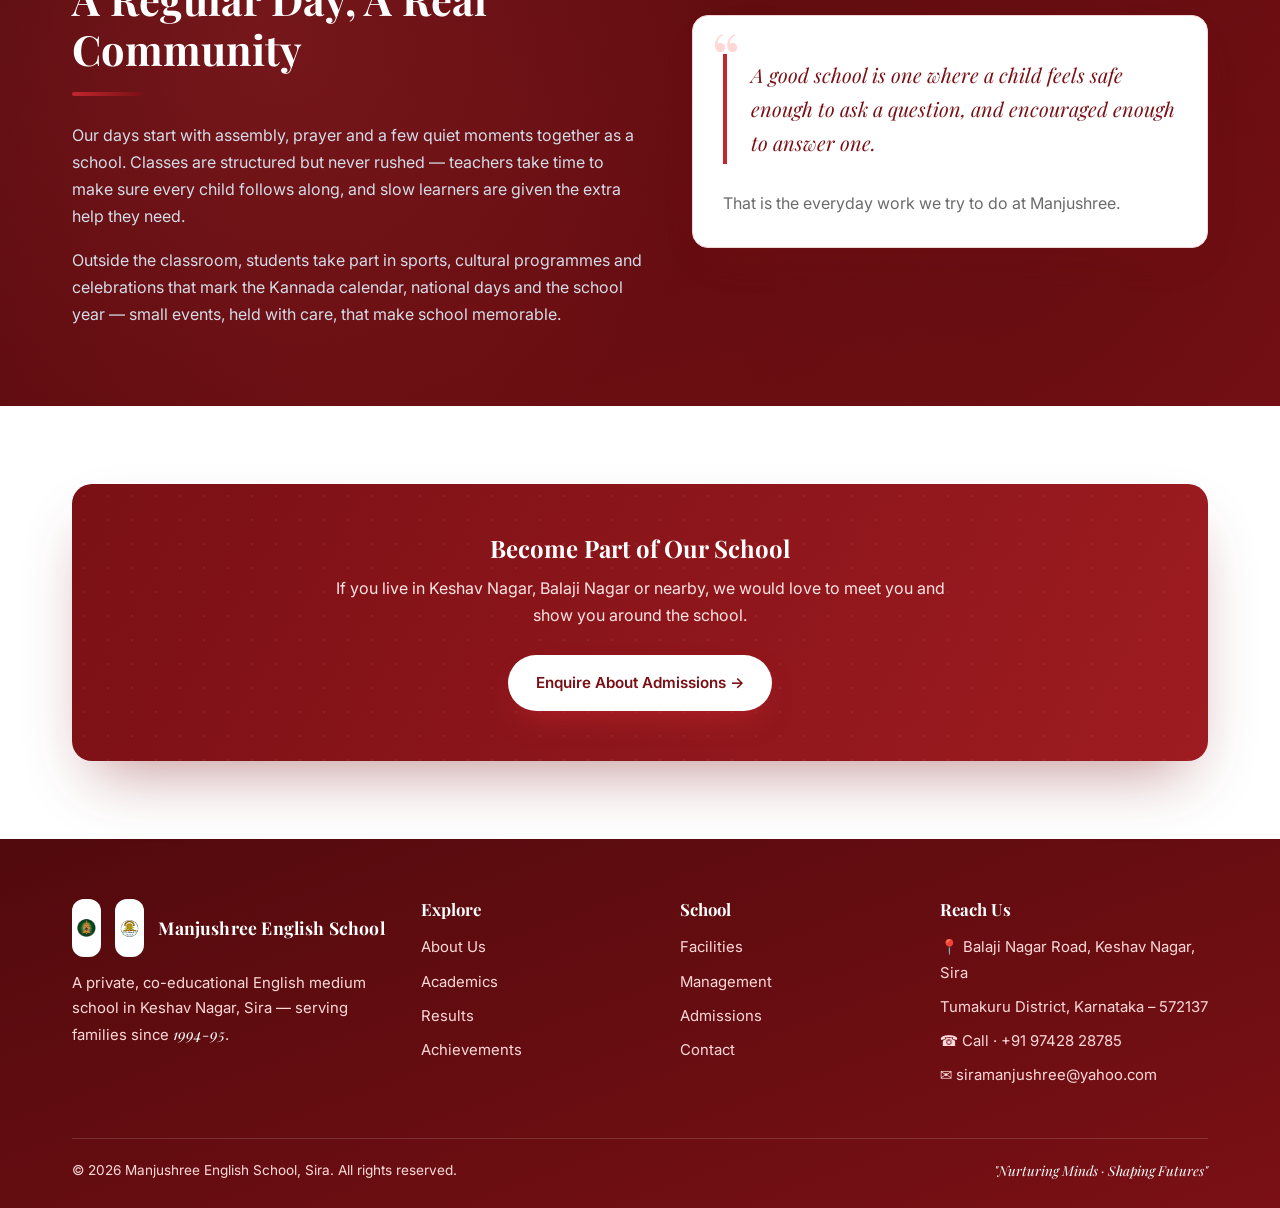
==== commit 68b31f04: "Upgrade mail FAB: colourful envelope SVG on white background" ====
--- a/about.html
+++ b/about.html
@@ -14,7 +14,7 @@
 <body>
   <div class="contact-fab" aria-label="Quick contact">
     <a href="tel:+919742828785" class="contact-fab-btn cf-call"><span class="cf-ico">&#9742;&#65038;</span><span class="cf-label">Call · +91 97428 28785</span></a>
-    <a href="mailto:siramanjushree@yahoo.com" class="contact-fab-btn cf-mail"><span class="cf-ico">&#9993;&#65038;</span><span class="cf-label">siramanjushree@yahoo.com</span></a>
+    <a href="mailto:siramanjushree@yahoo.com" class="contact-fab-btn cf-mail"><span class="cf-ico"><svg viewBox="0 0 24 24" fill="none" aria-hidden="true"><rect x="2.5" y="5.5" width="19" height="13" rx="2.6" fill="#ffffff" stroke="#c1272d" stroke-width="1.4"/><path d="M3 6.4 L12 13 L21 6.4" stroke="#c1272d" stroke-width="1.6" fill="none" stroke-linecap="round" stroke-linejoin="round"/><path d="M3 6.4 L12 13 L21 6.4 L21 6.2 Q21 5.5 20 5.5 L4 5.5 Q3 5.5 3 6.2 Z" fill="#ea4335"/><circle cx="18.6" cy="5.6" r="2.4" fill="#ea4335" stroke="#fff" stroke-width="1.1"/></svg></span><span class="cf-label">siramanjushree@yahoo.com</span></a>
     <a href="https://wa.me/919742828785" target="_blank" rel="noopener" class="contact-fab-btn cf-whats" aria-label="Message us on WhatsApp"><span class="cf-ico"><svg viewBox="0 0 24 24" fill="currentColor" aria-hidden="true"><path d="M20.52 3.45A11.87 11.87 0 0 0 12.05 0C5.5 0 .14 5.34.14 11.9c0 2.1.55 4.14 1.6 5.94L0 24l6.35-1.65a11.9 11.9 0 0 0 5.7 1.44h.01c6.55 0 11.9-5.33 11.91-11.9 0-3.17-1.24-6.16-3.45-8.44Zm-8.47 18.3h-.01a9.87 9.87 0 0 1-5.03-1.38l-.36-.21-3.74.98 1-3.67-.23-.37a9.86 9.86 0 0 1-1.51-5.26c0-5.45 4.44-9.88 9.89-9.88 2.64 0 5.12 1.03 6.99 2.9a9.83 9.83 0 0 1 2.89 6.99c0 5.45-4.43 9.9-9.89 9.9Zm5.42-7.4c-.3-.15-1.76-.87-2.03-.97-.27-.1-.47-.15-.67.15-.2.3-.77.97-.94 1.16-.17.2-.35.23-.64.08-.3-.15-1.26-.46-2.39-1.48-.88-.78-1.48-1.76-1.65-2.06-.17-.3-.02-.46.13-.6.14-.14.3-.35.45-.52.15-.18.2-.3.3-.5.1-.2.05-.37-.02-.52-.08-.15-.67-1.61-.92-2.2-.24-.58-.49-.5-.67-.51-.17-.01-.37-.01-.57-.01-.2 0-.52.07-.79.37s-1.04 1.02-1.04 2.48c0 1.46 1.07 2.87 1.22 3.07.15.2 2.1 3.2 5.08 4.49.7.3 1.26.49 1.69.62.71.23 1.36.2 1.87.12.57-.08 1.76-.72 2-1.41.25-.7.25-1.29.18-1.41-.08-.13-.28-.2-.57-.35Z"/></svg></span><span class="cf-label">WhatsApp · +91 97428 28785</span></a>
     <a href="https://instagram.com/manjushree.school" target="_blank" rel="noopener" class="contact-fab-btn cf-insta" aria-label="Follow us on Instagram"><span class="cf-ico"><svg viewBox="0 0 24 24" fill="none" stroke="currentColor" stroke-width="1.9" stroke-linecap="round" stroke-linejoin="round" aria-hidden="true"><rect x="3" y="3" width="18" height="18" rx="5" ry="5"/><path d="M16 11.4A4 4 0 1 1 12.6 8 4 4 0 0 1 16 11.4Z"/><line x1="17.6" y1="6.4" x2="17.61" y2="6.4"/></svg></span><span class="cf-label">@manjushree.school</span></a>
   </div>
--- a/assets/css/style.css
+++ b/assets/css/style.css
@@ -214,12 +214,15 @@
 }
 .contact-fab:hover .cf-label { opacity: 1; transform: translateY(-50%) translateX(0); }
 .cf-call  { background: #ffffff; color: #16a34a; }
-.cf-mail  { background: linear-gradient(135deg, var(--red-dark), var(--red)); }
+/* mail button: white background so the coloured envelope + red flap show clearly (matches modern mail-app icon aesthetic) */
+.cf-mail  { background: #ffffff; }
+.cf-mail .cf-ico { display: grid; place-items: center; padding: 0; }
 .cf-whats { background: #25d366; color: #fff; }
 .cf-insta { background: radial-gradient(circle at 30% 110%, #f9ce34 0%, #ee2a7b 45%, #6228d7 90%); color: #fff; }
 .contact-fab-btn svg { width: 22px; height: 22px; display: block; }
 .cf-call svg { color: #16a34a; }
-.cf-whats svg, .cf-insta svg, .cf-mail svg { color: #fff; }
+.cf-mail svg { width: 24px; height: 24px; }
+.cf-whats svg, .cf-insta svg { color: #fff; }
 @media (max-width: 760px) {
   .contact-fab { right: 10px; gap: 10px; top: 50%; }
   .contact-fab-btn { width: 40px; height: 40px; }
@@ -858,13 +861,14 @@
   pointer-events: none;
 }
 @media (max-width: 960px) {
-  .gallery { grid-template-columns: repeat(2, 1fr); }
-  .gallery figure.wide { grid-column: span 2; }
+  /* !important so inline `grid-template-columns` overrides on the HTML still collapse to 2 columns on tablets */
+  .gallery { grid-template-columns: repeat(2, 1fr) !important; }
+  .gallery figure.wide { grid-column: span 2 !important; }
   .gallery figure.tall { grid-row: auto; aspect-ratio: 3 / 4; }
 }
 @media (max-width: 480px) {
-  .gallery { grid-template-columns: 1fr; }
-  .gallery figure.wide { grid-column: auto; aspect-ratio: 4 / 3; }
+  .gallery { grid-template-columns: 1fr !important; }
+  .gallery figure.wide { grid-column: auto !important; aspect-ratio: 4 / 3; }
 }
 
 /* Two-video row for championship highlights */
@@ -1261,6 +1265,16 @@
   .brand .crest.crest-deity { left: 44px; height: 36px; width: 36px; }
   .brand:hover .crest { transform: translateY(-50%) scale(1.1) rotate(-8deg); }
   .brand:hover .crest.crest-deity { transform: translateY(-50%) scale(1.1) rotate(8deg); }
+  /* on very narrow phones the two crests together crowd out the school name — hide the
+     decorative deity emblem below 560px and let the trust logo stand alone */
+  @media (max-width: 560px) {
+    .brand .crest.crest-deity { display: none; }
+    .brand > span { padding-left: 44px; padding-right: 44px; text-align: center; }
+  }
+  @media (max-width: 380px) {
+    .site-header .brand-name { font-size: 1rem; }
+    .site-header .brand-sub  { font-size: .56rem; }
+  }
   .brand > span { display: inline-flex; flex-direction: column; align-items: center; gap: 2px; }
   .brand > span br { display: none; }
   .site-header .brand-name { font-size: 1.12rem; letter-spacing: .005em; }
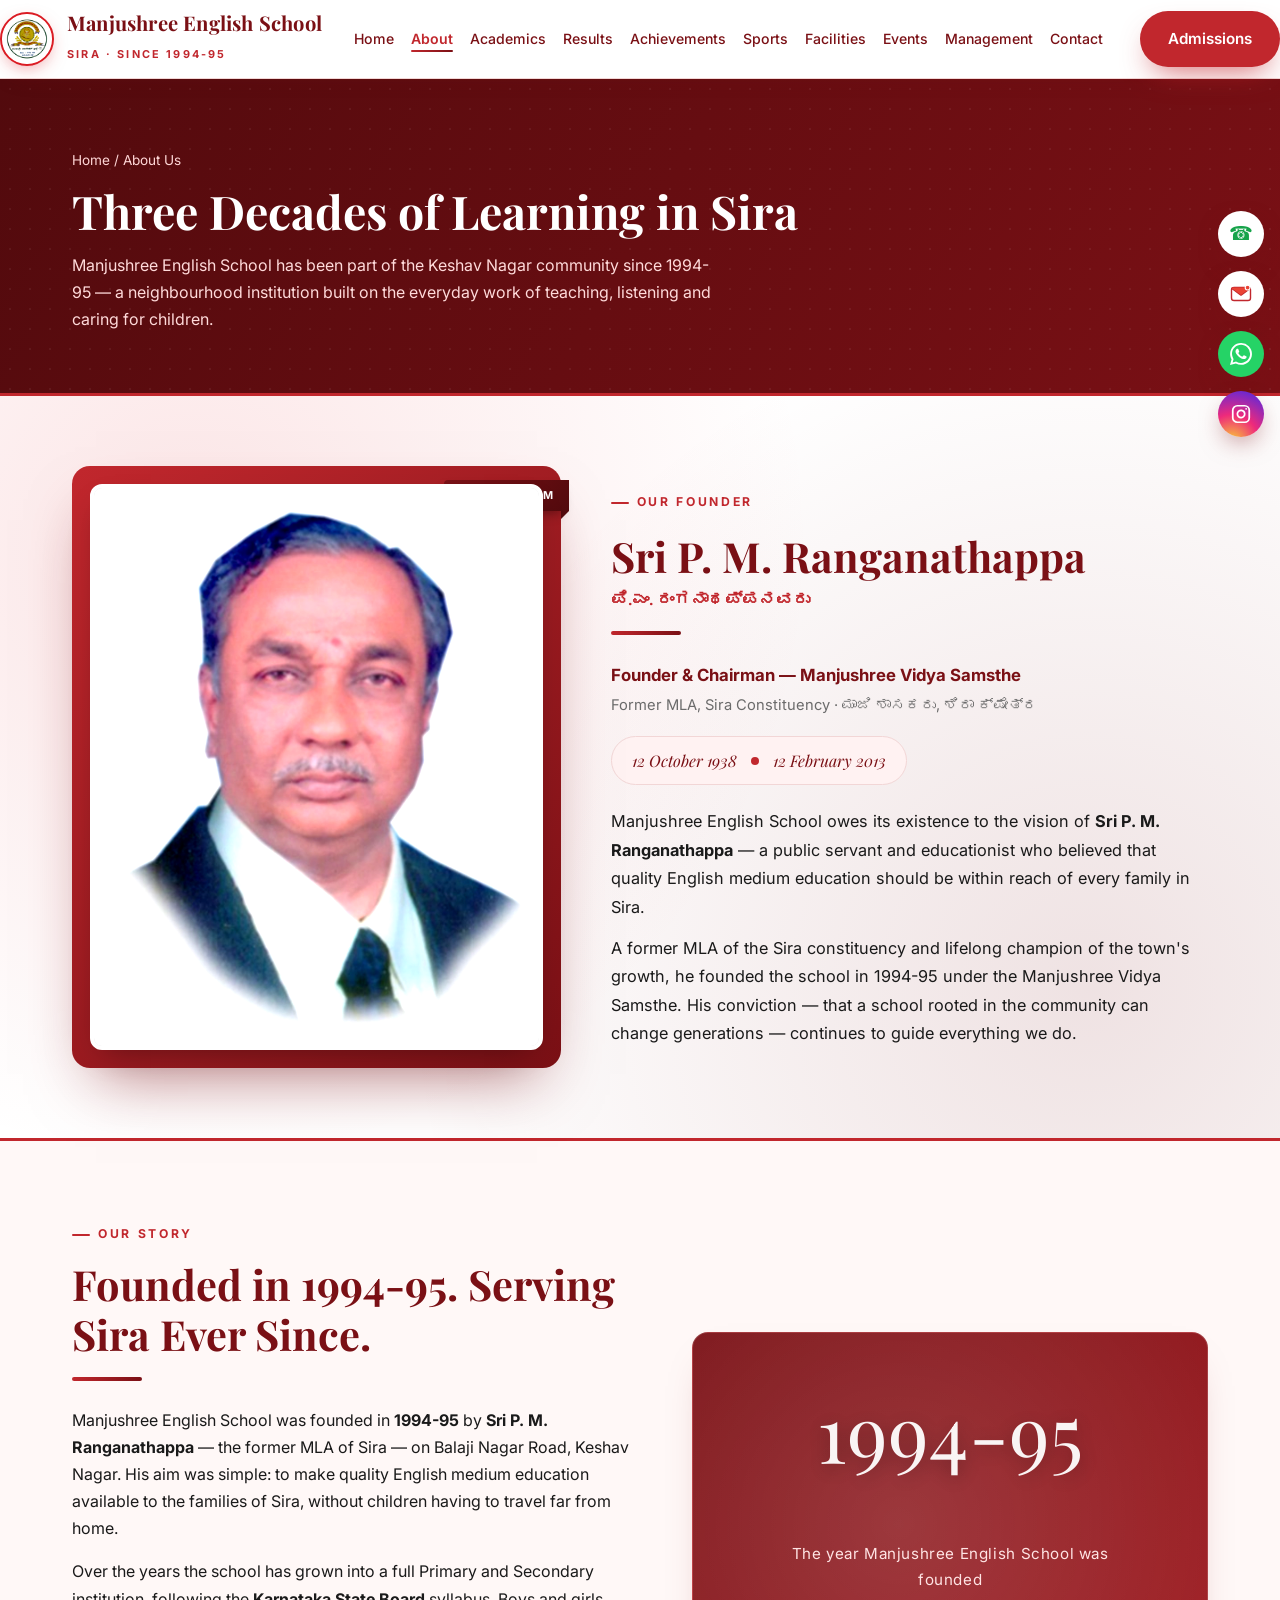
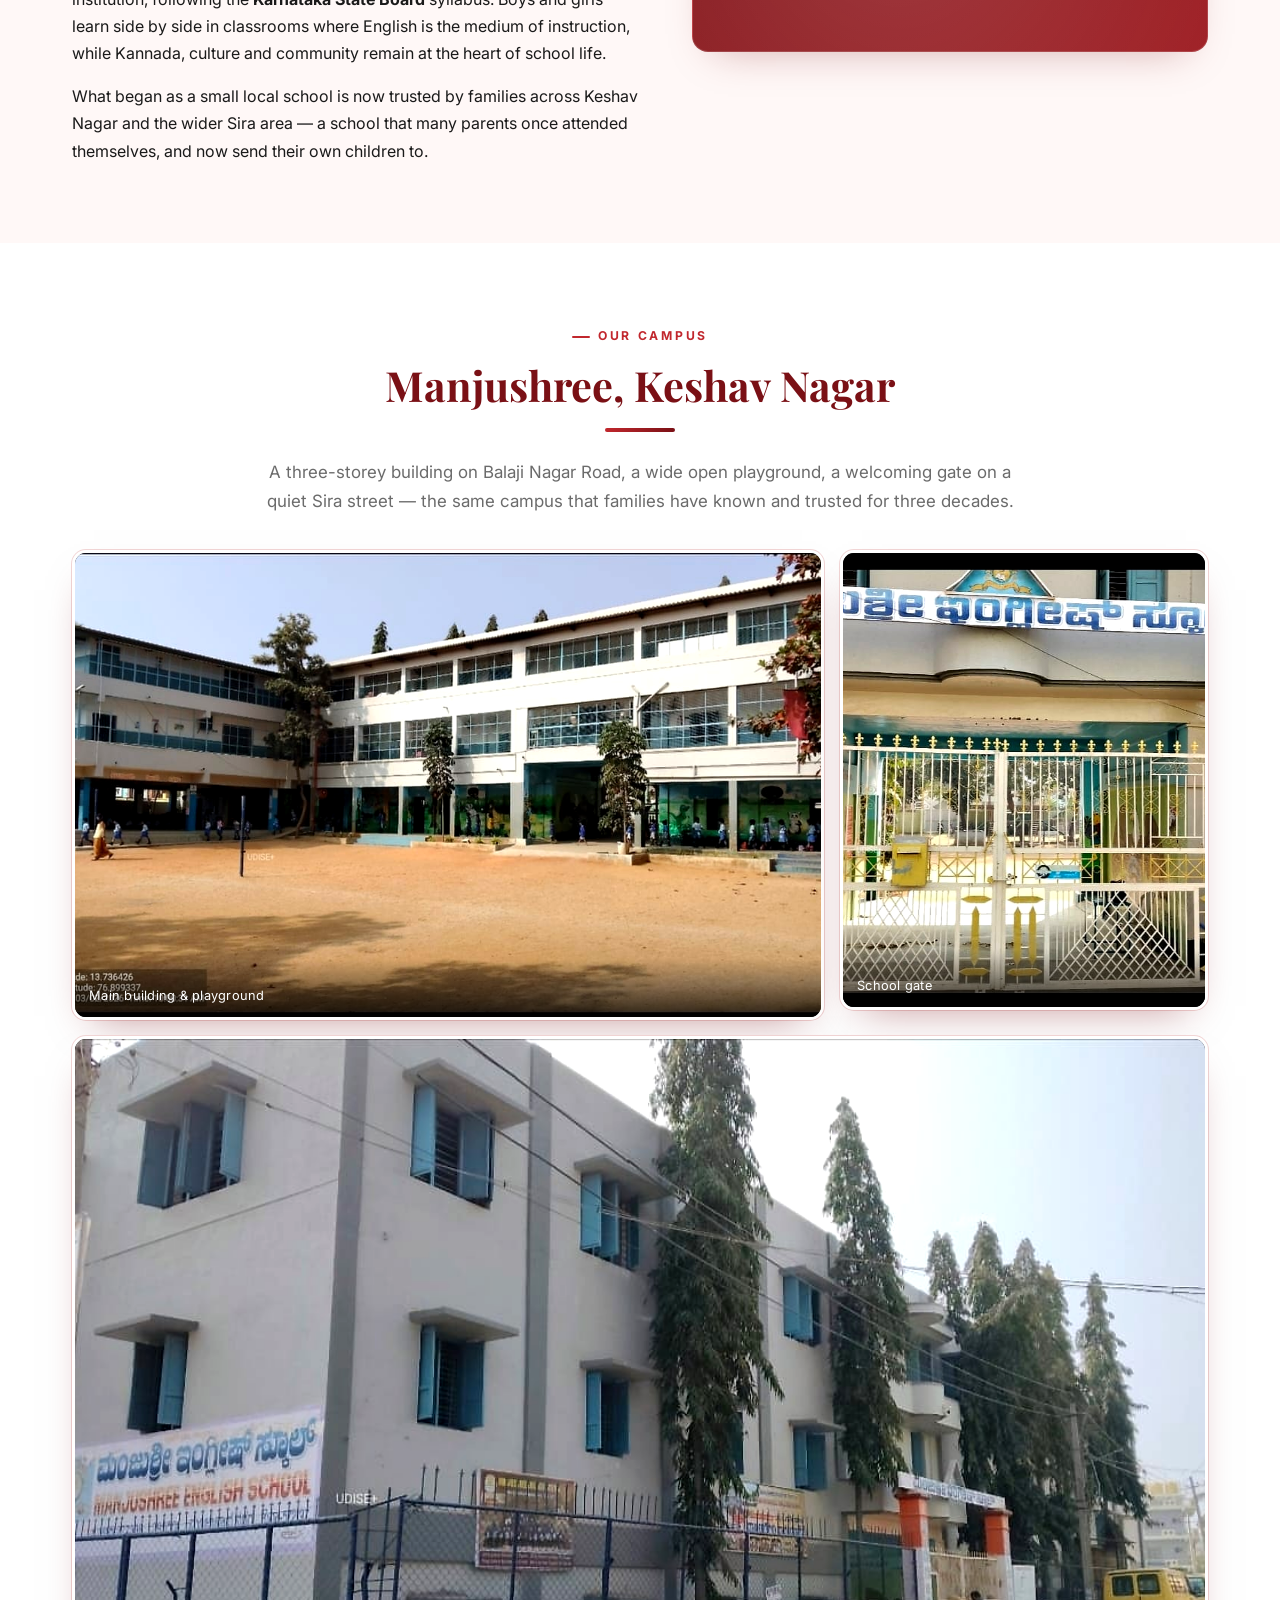
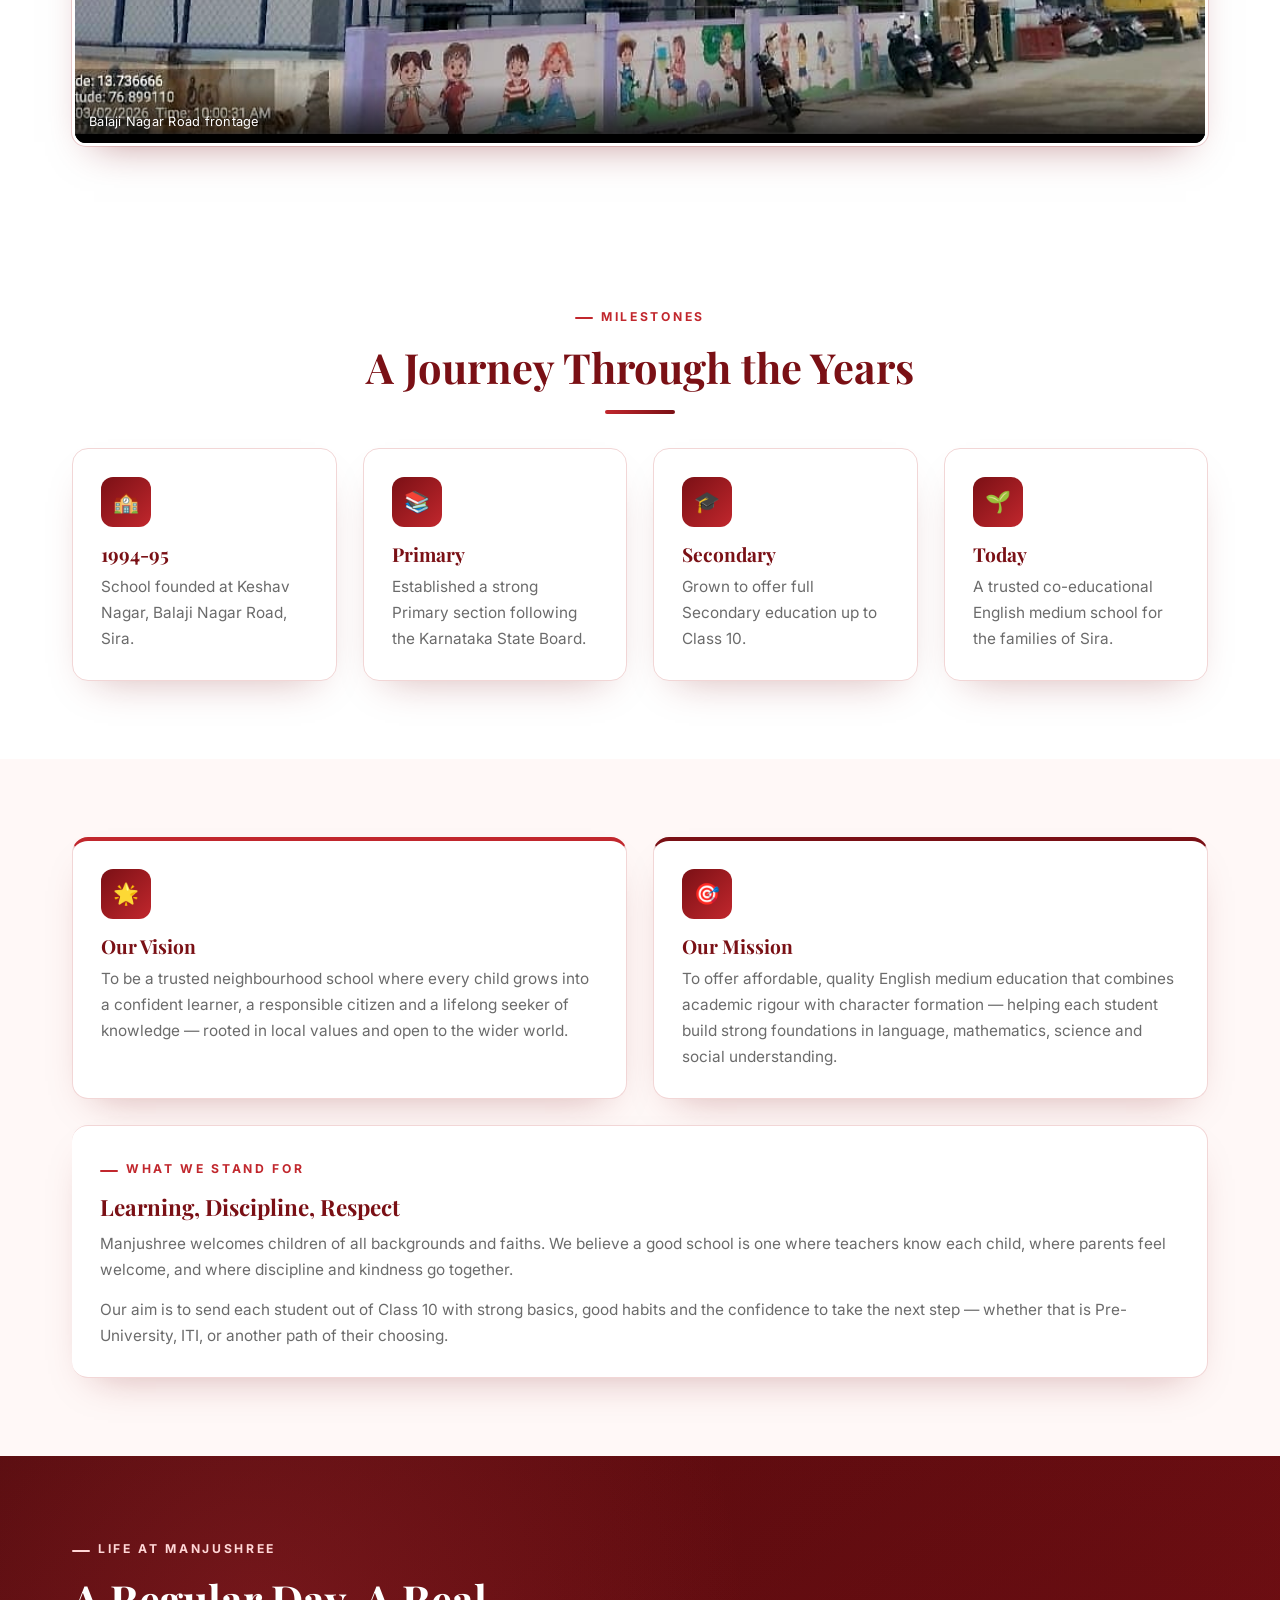
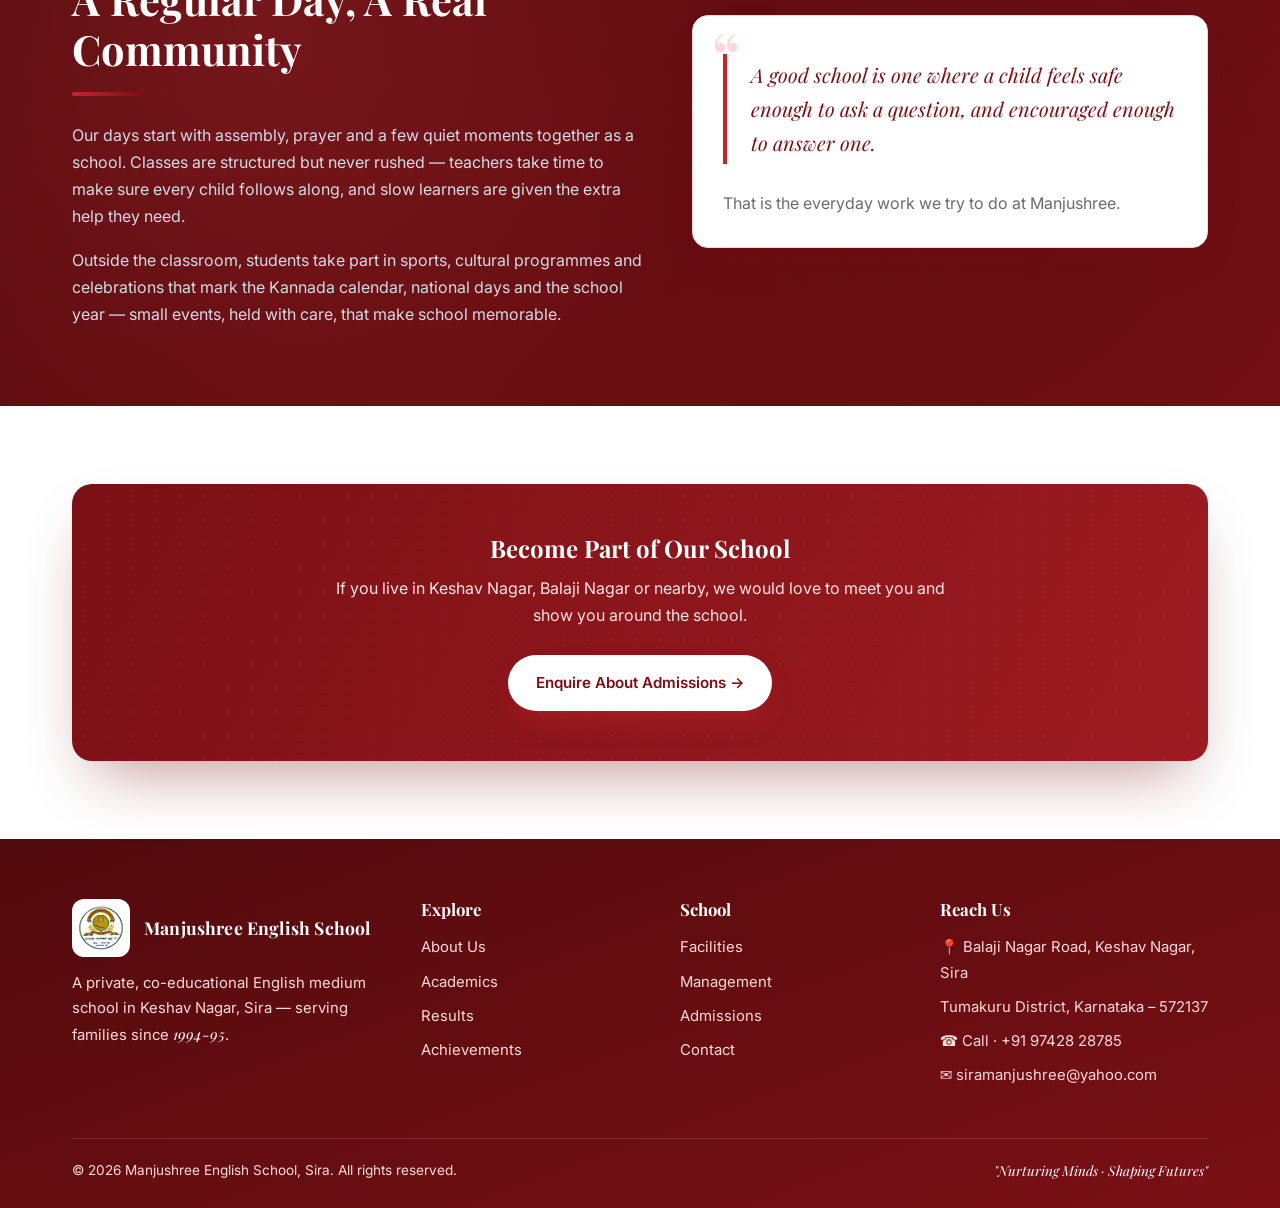
==== commit 17590f77: "Move deity emblem out of header (all pages), shrink hero medallion to match original header size (54" ====
--- a/about.html
+++ b/about.html
@@ -22,7 +22,7 @@
   <header class="site-header">
     <div class="container nav">
       <a class="brand" href="index.html">
-        <img class="crest crest-deity" src="assets/img/deity.png" alt="Manjushree Vidya Samsthe deity emblem" onerror="this.style.display='none'" /><img class="crest" src="assets/img/logo.png" alt="Manjushree Education Trust, Sira" />
+        <img class="crest" src="assets/img/logo.png" alt="Manjushree Education Trust, Sira" />
         <span><span class="brand-name">Manjushree English School</span><br><span class="brand-sub">Sira · Since 1994-95</span></span>
       </a>
       <nav>
@@ -201,7 +201,7 @@
     <div class="container">
       <div class="footer-grid">
         <div>
-          <div class="foot-brand"><img class="crest crest-deity" src="assets/img/deity.png" alt="Manjushree Vidya Samsthe deity emblem" onerror="this.style.display='none'" /><img class="crest" src="assets/img/logo.png" alt="Manjushree Education Trust, Sira" /><span class="brand-name">Manjushree English School</span></div>
+          <div class="foot-brand"><img class="crest" src="assets/img/logo.png" alt="Manjushree Education Trust, Sira" /><span class="brand-name">Manjushree English School</span></div>
           <p style="font-size:.93rem;">A private, co-educational English medium school in Keshav Nagar, Sira — serving families since <span class="motto">1994-95</span>.</p>
         </div>
         <div>
--- a/assets/css/style.css
+++ b/assets/css/style.css
@@ -345,6 +345,33 @@
   min-height: calc(100svh - 84px);
   display: flex; flex-direction: column; justify-content: flex-start;
   animation: fadeUp .9s var(--ease-out) both;
+}
+
+/* Deity emblem crowning the hero — same footprint as the trust crest used to have
+   in the header (54px desktop / 40px mobile) */
+.hero-deity {
+  align-self: flex-start;
+  width: 54px; height: 54px;
+  object-fit: contain;
+  border-radius: 50%;
+  background: #fff;
+  padding: 3px;
+  border: 2px solid #1c6b3a;
+  box-shadow:
+    0 6px 18px -6px rgba(0,0,0,.45),
+    0 0 0 3px rgba(255,255,255,.14);
+  margin: 0 0 14px;
+  animation: fadeUp .8s var(--ease-out) both;
+  transition: transform .5s var(--ease-back), box-shadow .3s ease;
+}
+.hero-deity:hover {
+  transform: scale(1.1) rotate(-6deg);
+  box-shadow:
+    0 10px 24px -6px rgba(0,0,0,.6),
+    0 0 0 4px rgba(255,255,255,.22);
+}
+@media (max-width: 760px) {
+  .hero-deity { width: 40px; height: 40px; margin-bottom: 12px; padding: 2px; }
 }
 
 .hero .hero-eyebrow {
@@ -1265,15 +1292,17 @@
   .brand .crest.crest-deity { left: 44px; height: 36px; width: 36px; }
   .brand:hover .crest { transform: translateY(-50%) scale(1.1) rotate(-8deg); }
   .brand:hover .crest.crest-deity { transform: translateY(-50%) scale(1.1) rotate(8deg); }
-  /* on very narrow phones the two crests together crowd out the school name — hide the
-     decorative deity emblem below 560px and let the trust logo stand alone */
-  @media (max-width: 560px) {
-    .brand .crest.crest-deity { display: none; }
-    .brand > span { padding-left: 44px; padding-right: 44px; text-align: center; }
+  /* on phones the two crests together crowd out the school name — hide the
+     decorative deity emblem across the mobile-phone range and let the trust
+     logo stand alone. Tablets (760px+) still have room for both. */
+  @media (max-width: 760px) {
+    .brand .crest.crest-deity { display: none !important; }
+    .brand > span { padding-left: 52px; padding-right: 48px; text-align: center; }
   }
-  @media (max-width: 380px) {
+  @media (max-width: 400px) {
     .site-header .brand-name { font-size: 1rem; }
     .site-header .brand-sub  { font-size: .56rem; }
+    .brand > span { padding-left: 48px; padding-right: 44px; }
   }
   .brand > span { display: inline-flex; flex-direction: column; align-items: center; gap: 2px; }
   .brand > span br { display: none; }
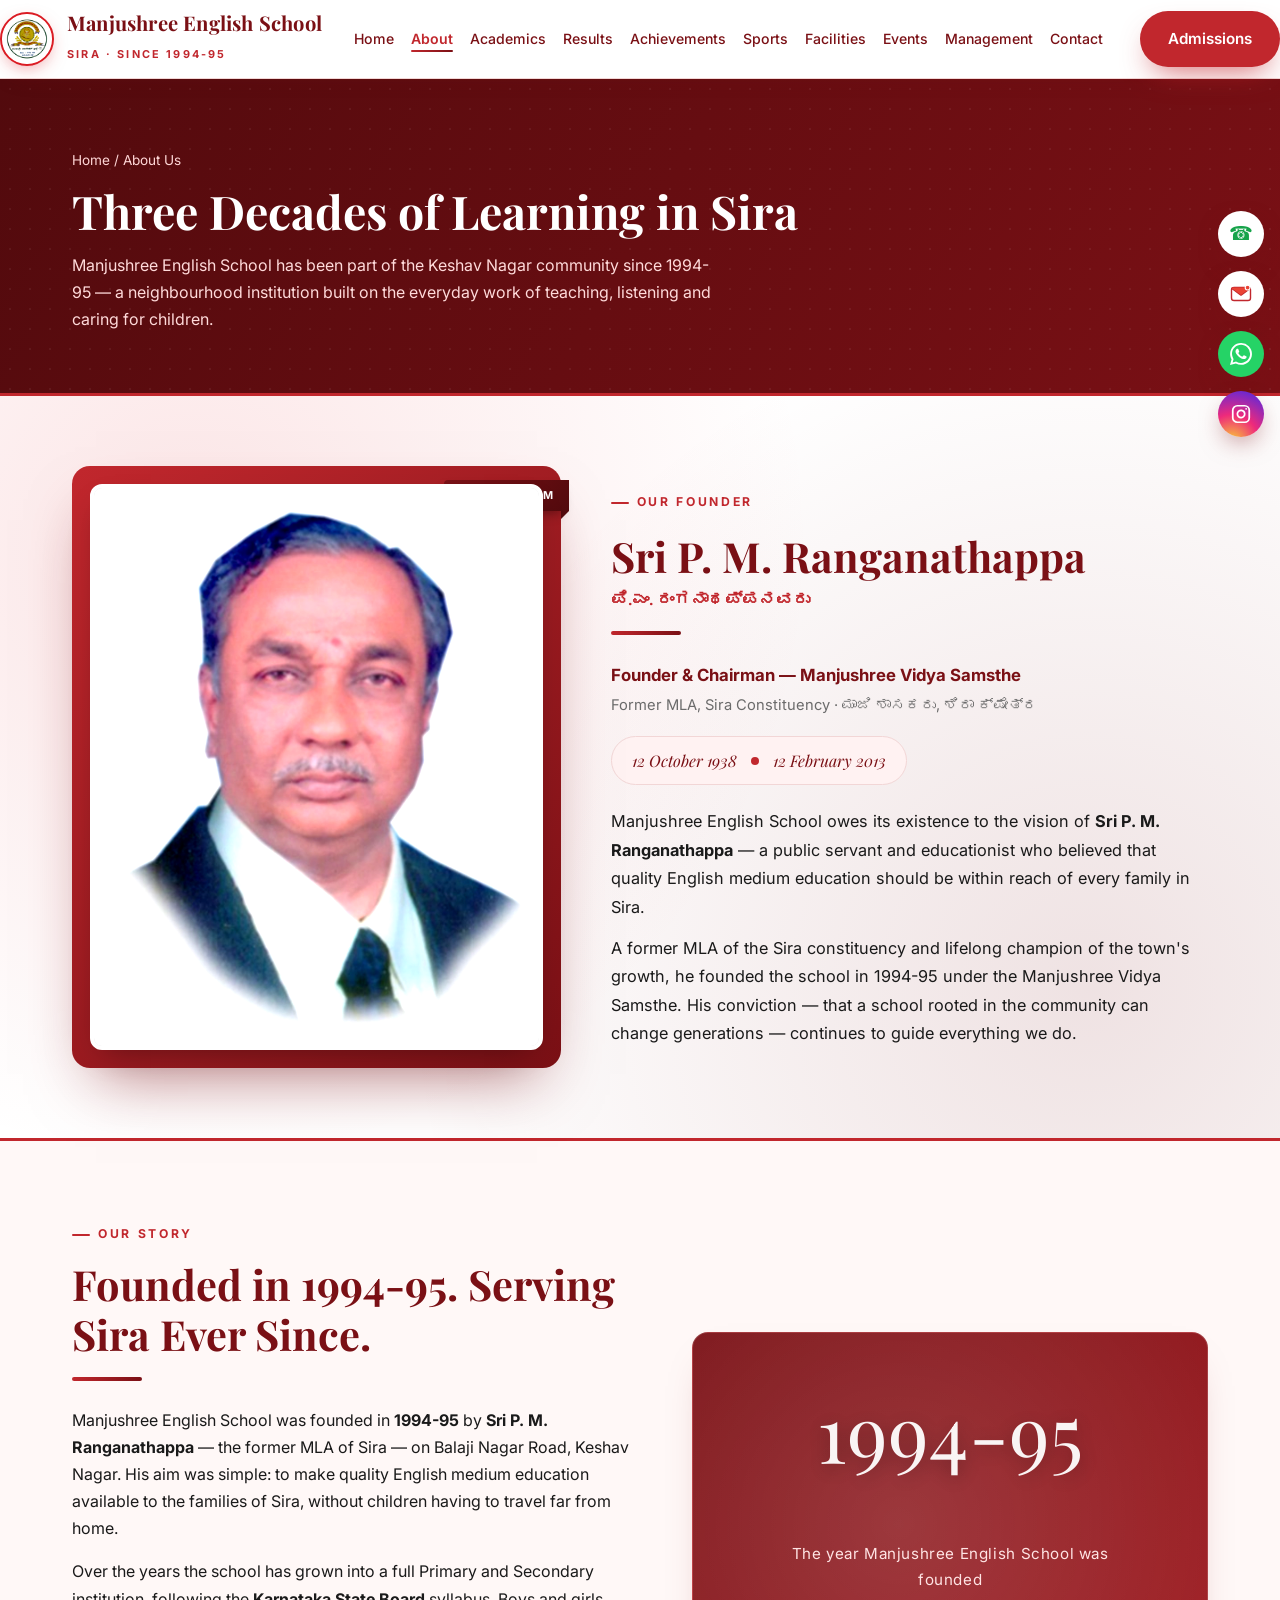
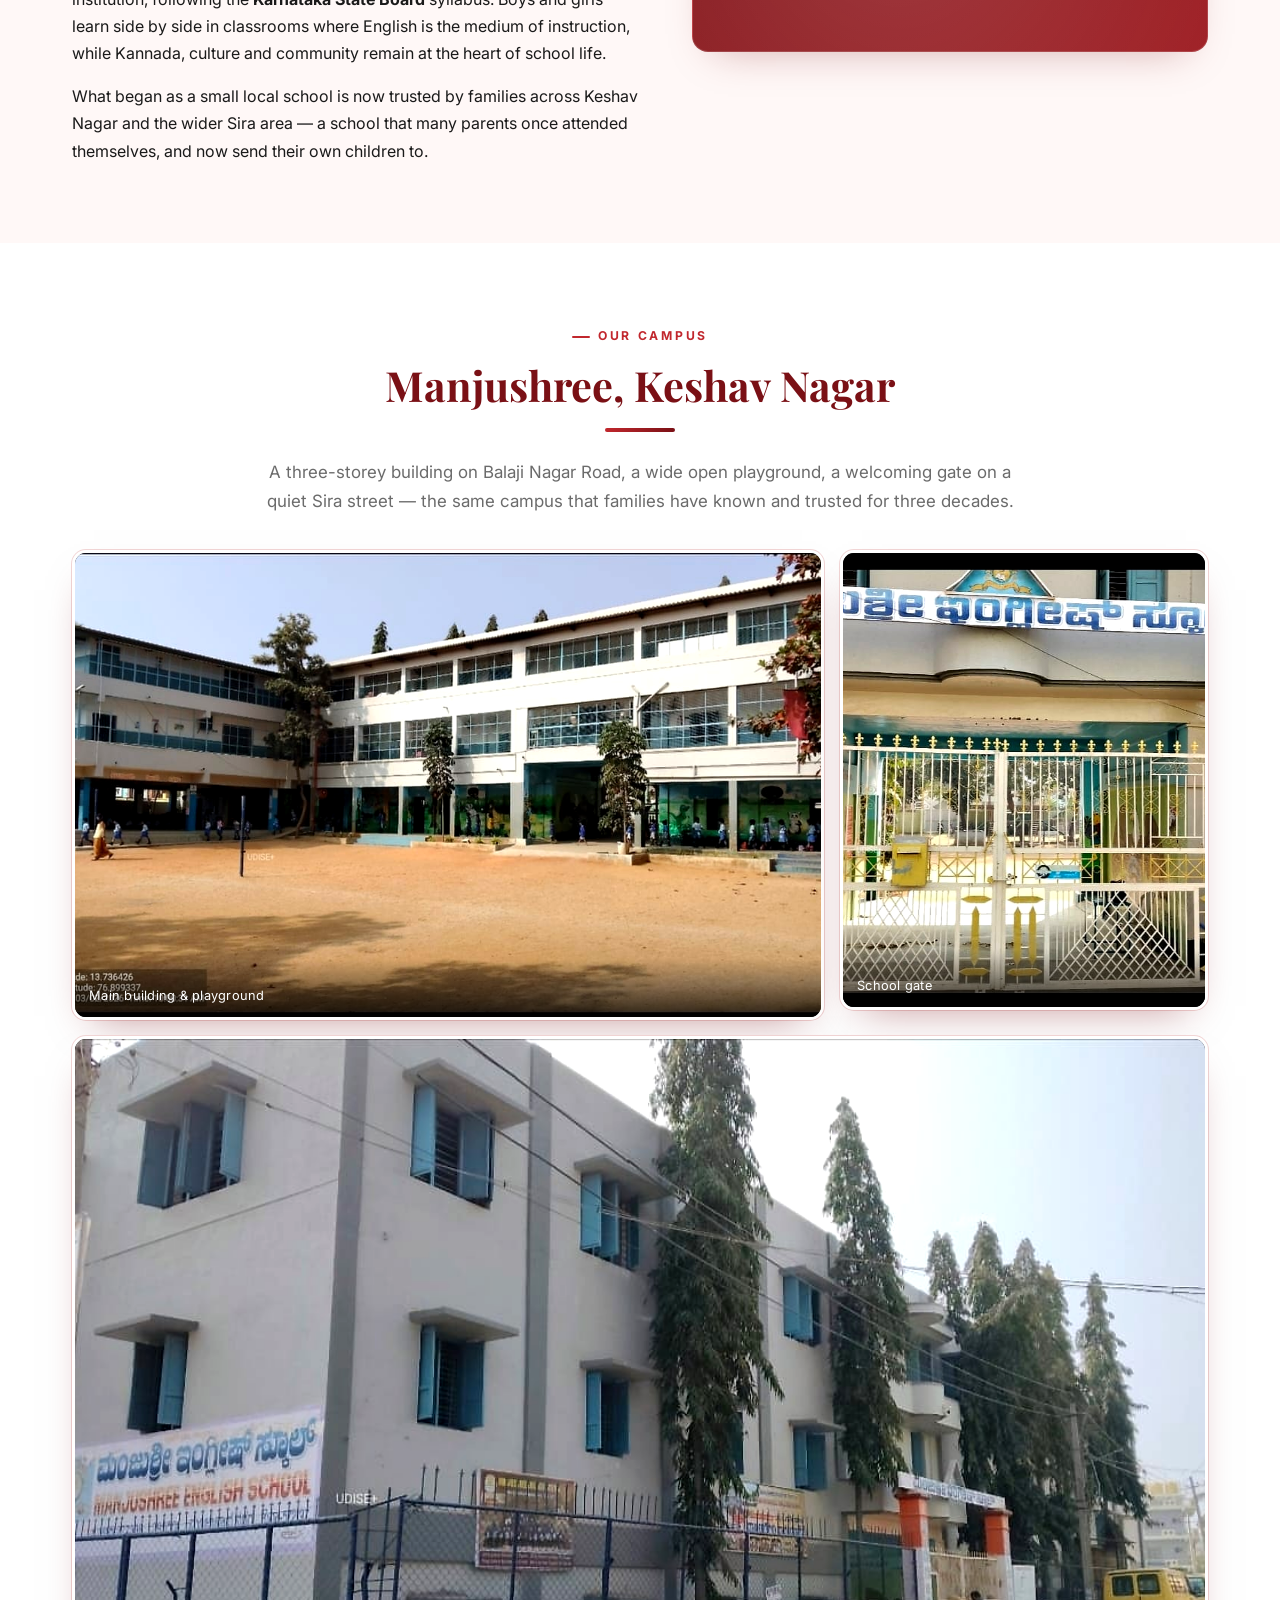
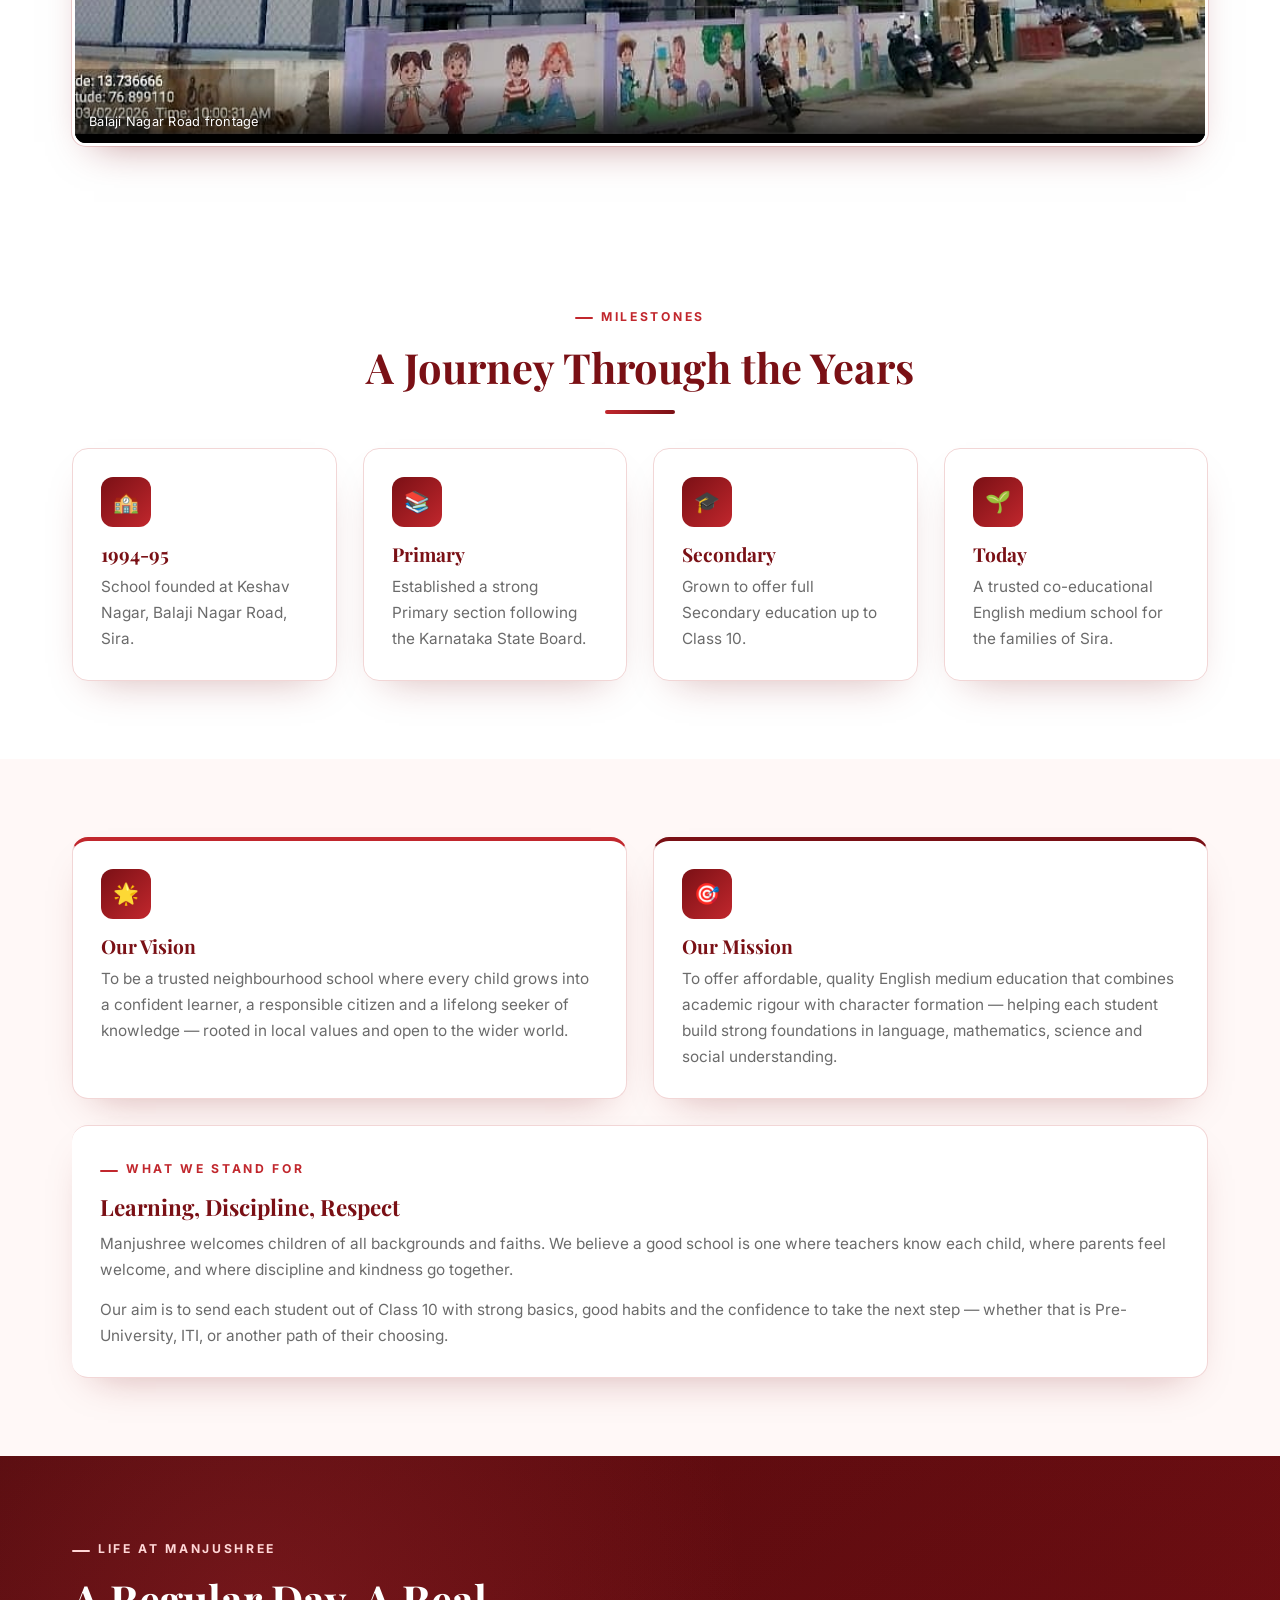
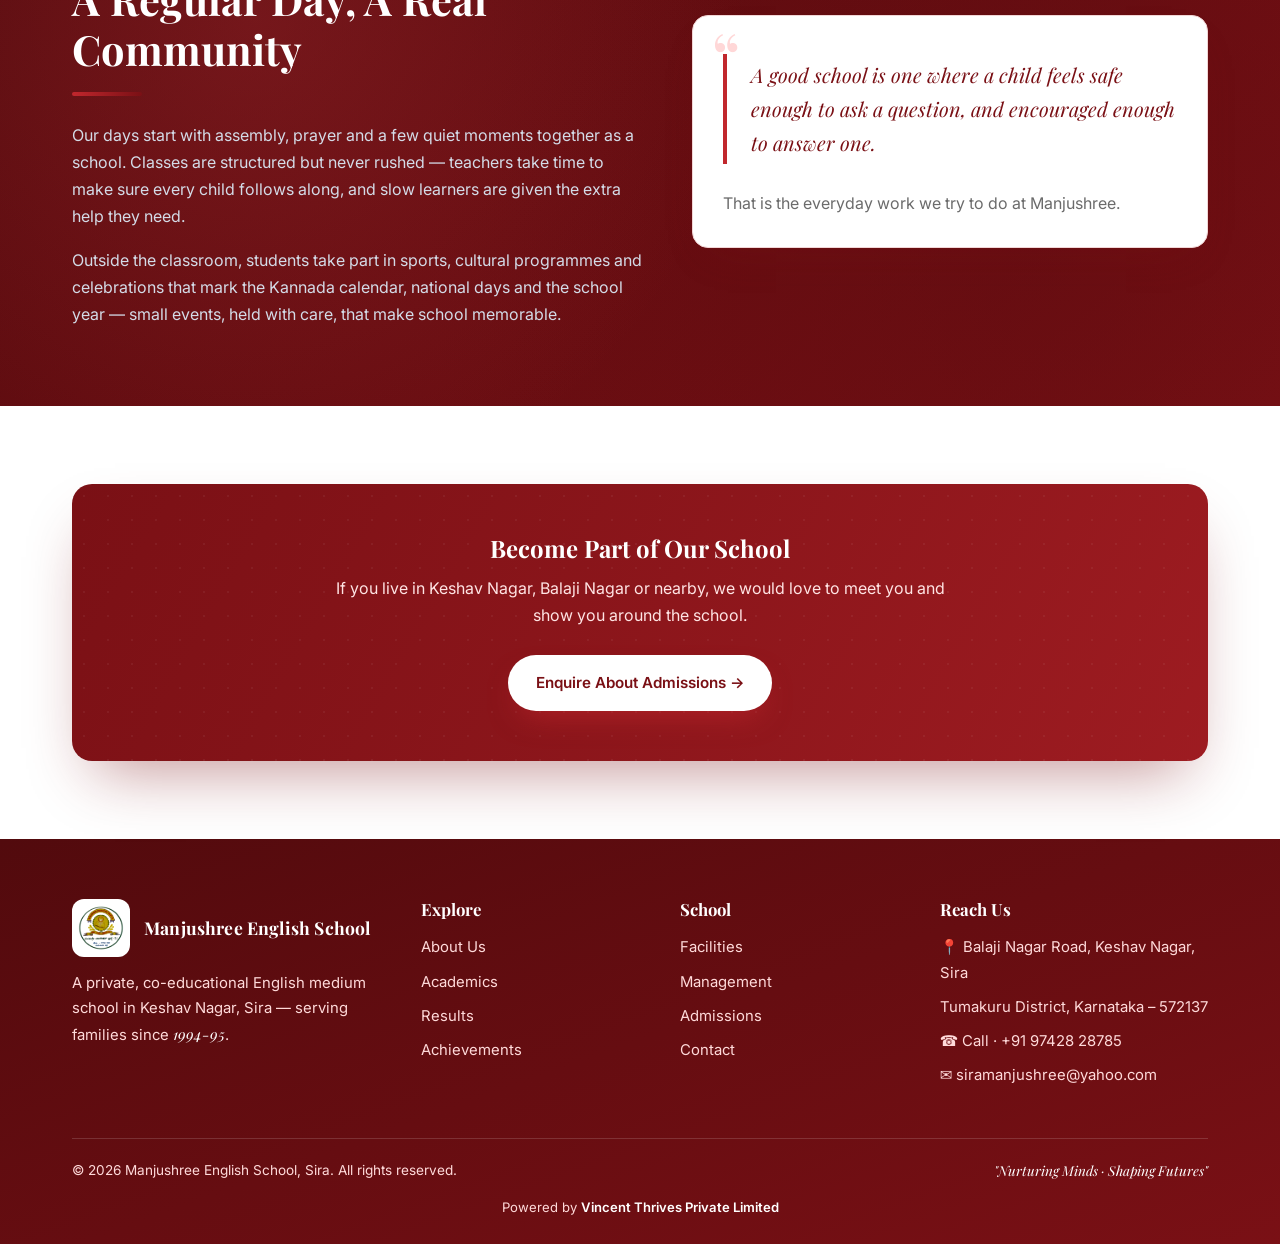
==== commit 34ccb867: "Footer: add 'Powered by Vincent Thrives Private Limited' credit to every page" ====
--- a/about.html
+++ b/about.html
@@ -233,7 +233,8 @@
         <span class="motto">"Nurturing Minds · Shaping Futures"</span>
       </div>
     </div>
-  </footer>
+        <div class="footer-credit">Powered by <a href="https://www.vincentthrives.com" target="_blank" rel="noopener">Vincent Thrives Private Limited</a></div>
+    </footer>
 
   <script src="assets/js/main.js"></script>
 </body>
--- a/assets/css/style.css
+++ b/assets/css/style.css
@@ -347,31 +347,26 @@
   animation: fadeUp .9s var(--ease-out) both;
 }
 
-/* Deity emblem crowning the hero — same footprint as the trust crest used to have
-   in the header (54px desktop / 40px mobile) */
+/* Deity emblem in the hero — circular medallion (80px desktop / 68px mobile) */
 .hero-deity {
   align-self: flex-start;
-  width: 54px; height: 54px;
+  width: 80px; height: 80px;
   object-fit: contain;
   border-radius: 50%;
   background: #fff;
-  padding: 3px;
+  padding: 4px;
   border: 2px solid #1c6b3a;
-  box-shadow:
-    0 6px 18px -6px rgba(0,0,0,.45),
-    0 0 0 3px rgba(255,255,255,.14);
-  margin: 0 0 14px;
+  box-shadow: 0 10px 24px -8px rgba(28,107,58,.55);
+  margin: 0 0 16px;
   animation: fadeUp .8s var(--ease-out) both;
-  transition: transform .5s var(--ease-back), box-shadow .3s ease;
+  transition: transform .4s var(--ease-back), box-shadow .3s ease;
 }
 .hero-deity:hover {
-  transform: scale(1.1) rotate(-6deg);
-  box-shadow:
-    0 10px 24px -6px rgba(0,0,0,.6),
-    0 0 0 4px rgba(255,255,255,.22);
+  transform: scale(1.08) rotate(-4deg);
+  box-shadow: 0 14px 30px -8px rgba(28,107,58,.7);
 }
 @media (max-width: 760px) {
-  .hero-deity { width: 40px; height: 40px; margin-bottom: 12px; padding: 2px; }
+  .hero-deity { width: 68px; height: 68px; padding: 3px; margin-bottom: 14px; }
 }
 
 .hero .hero-eyebrow {
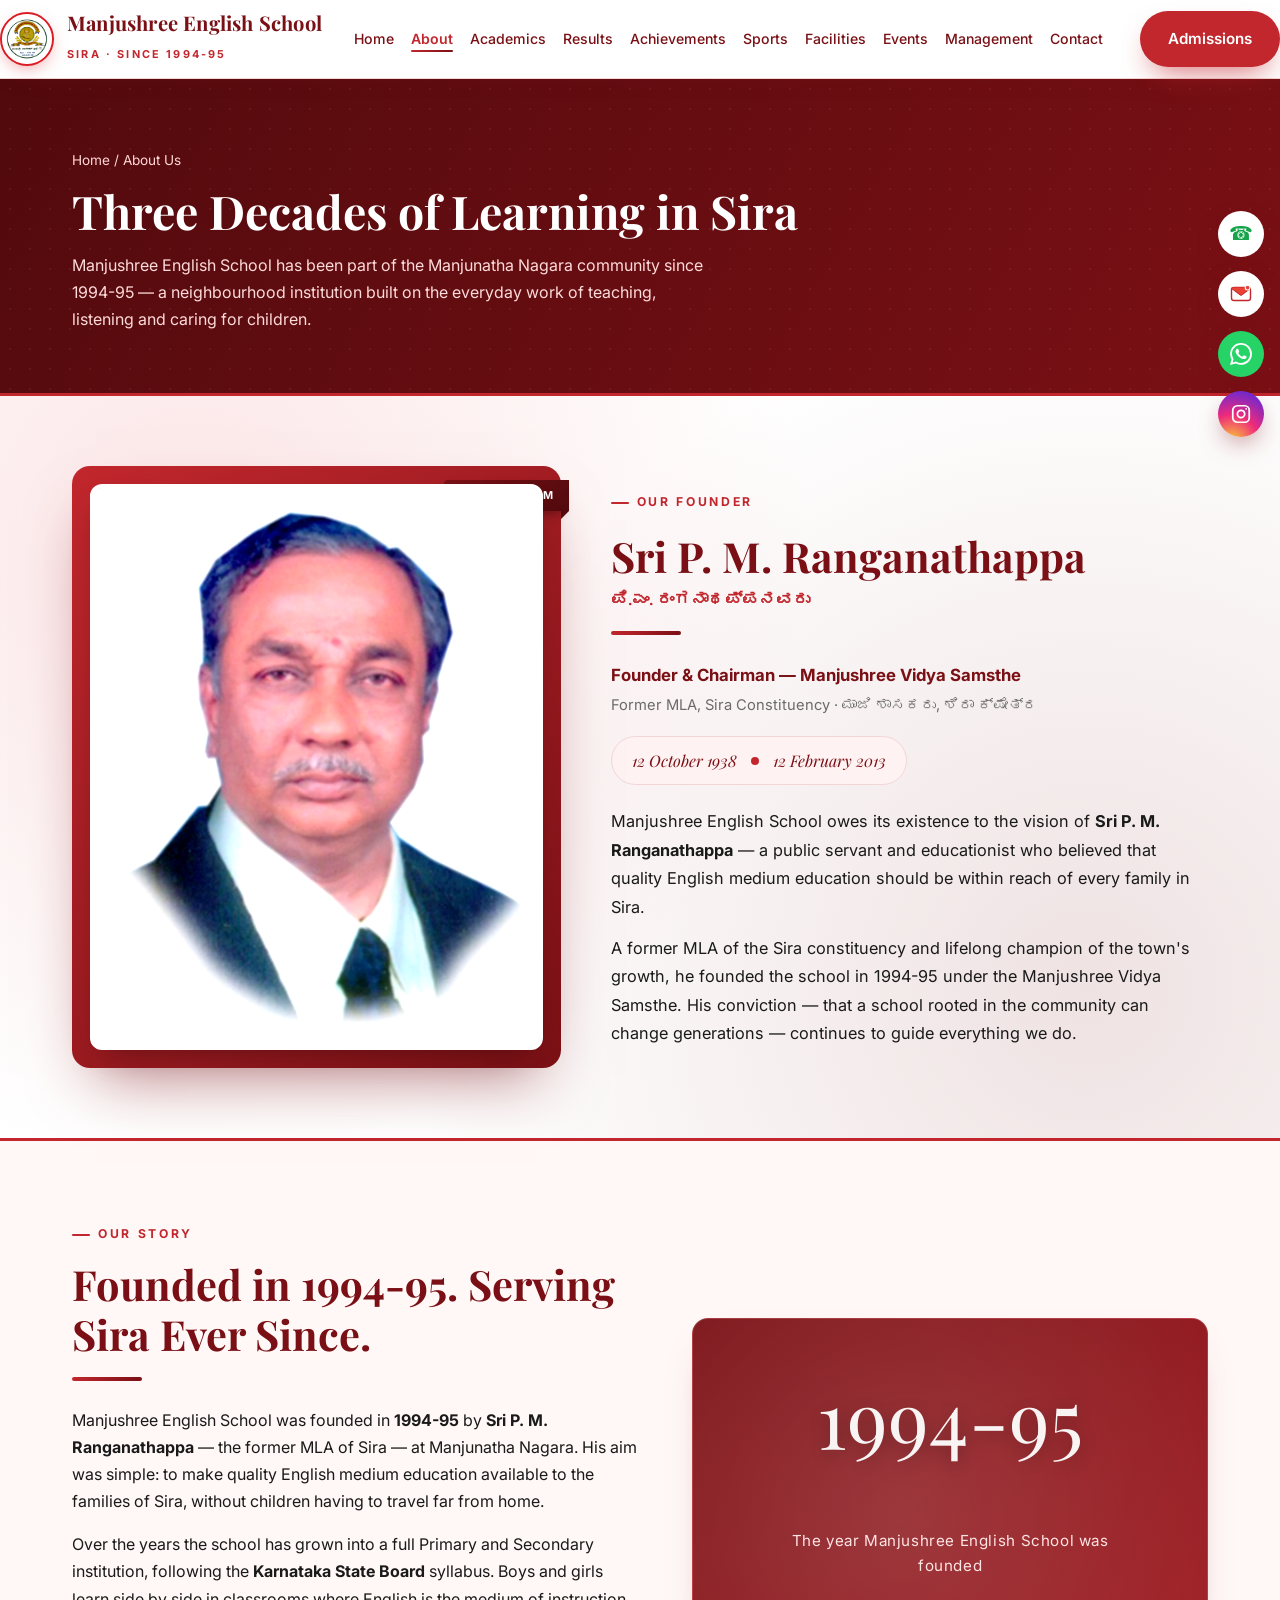
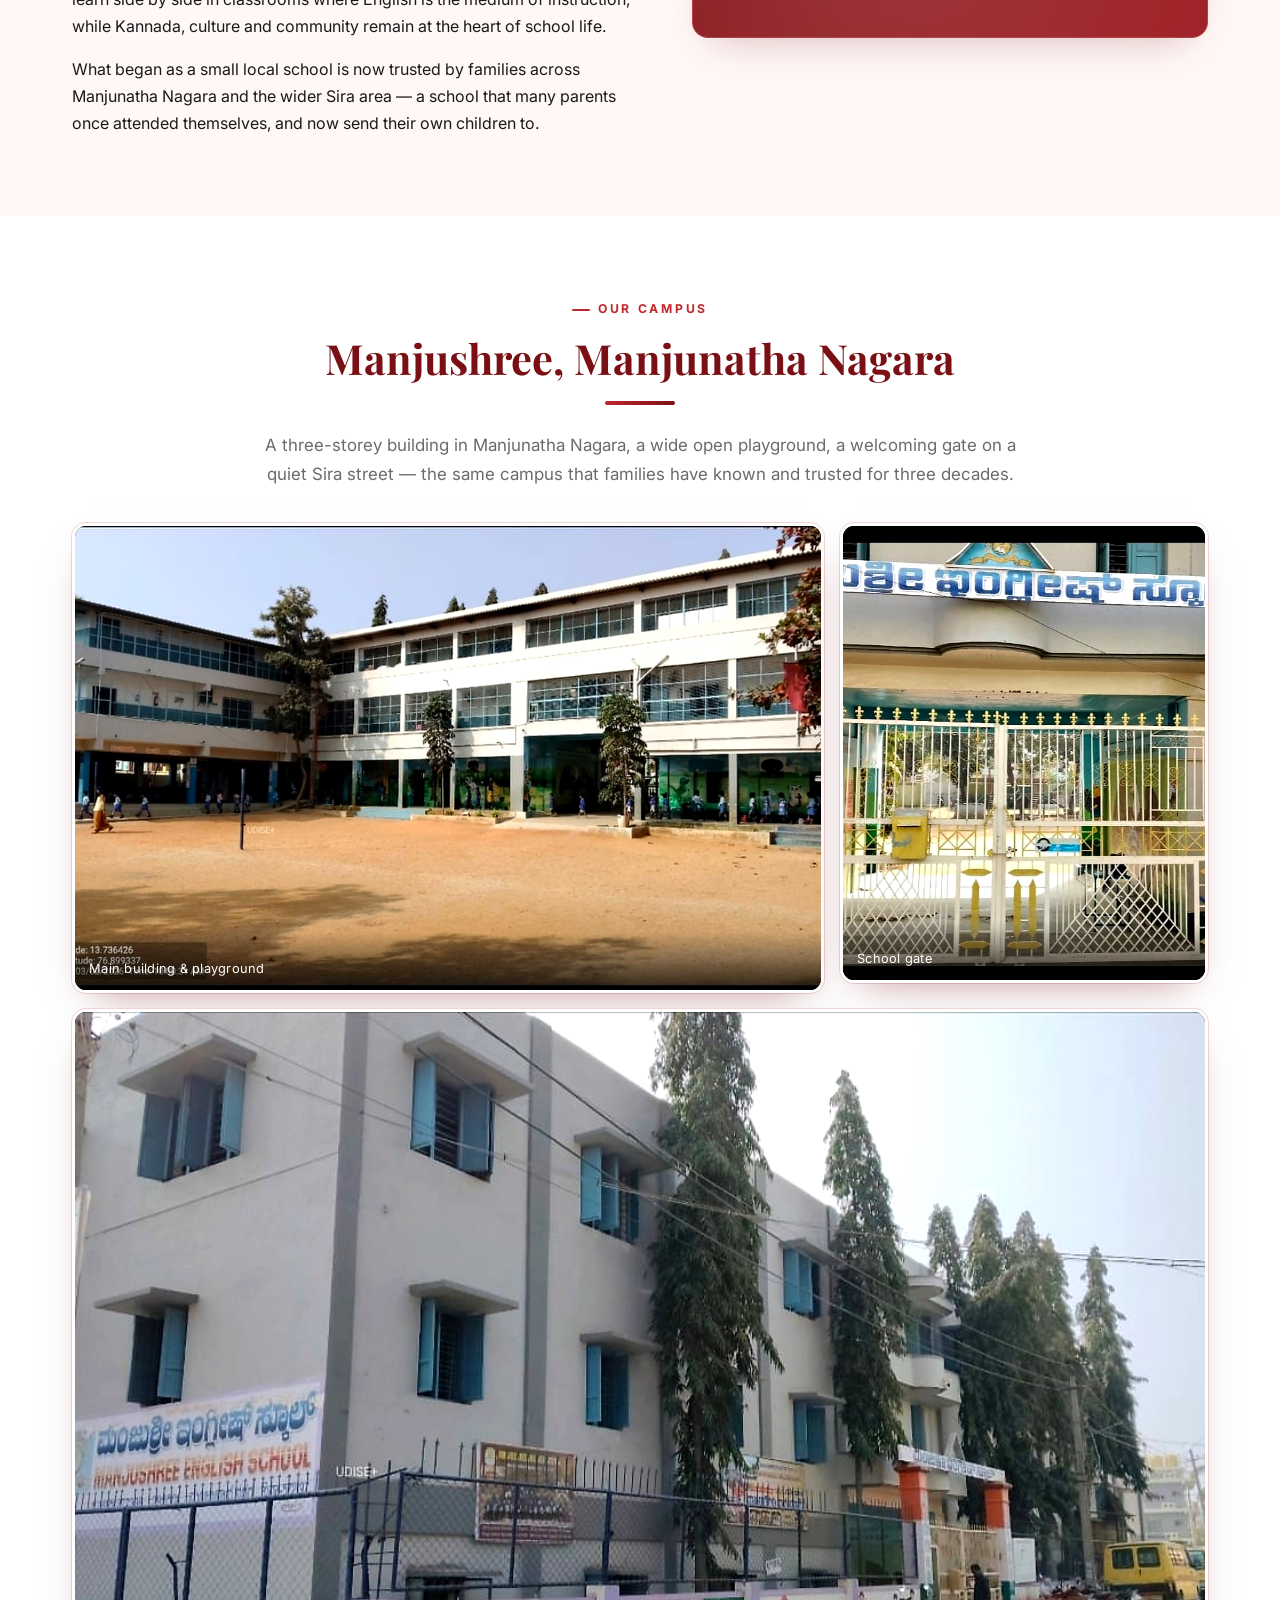
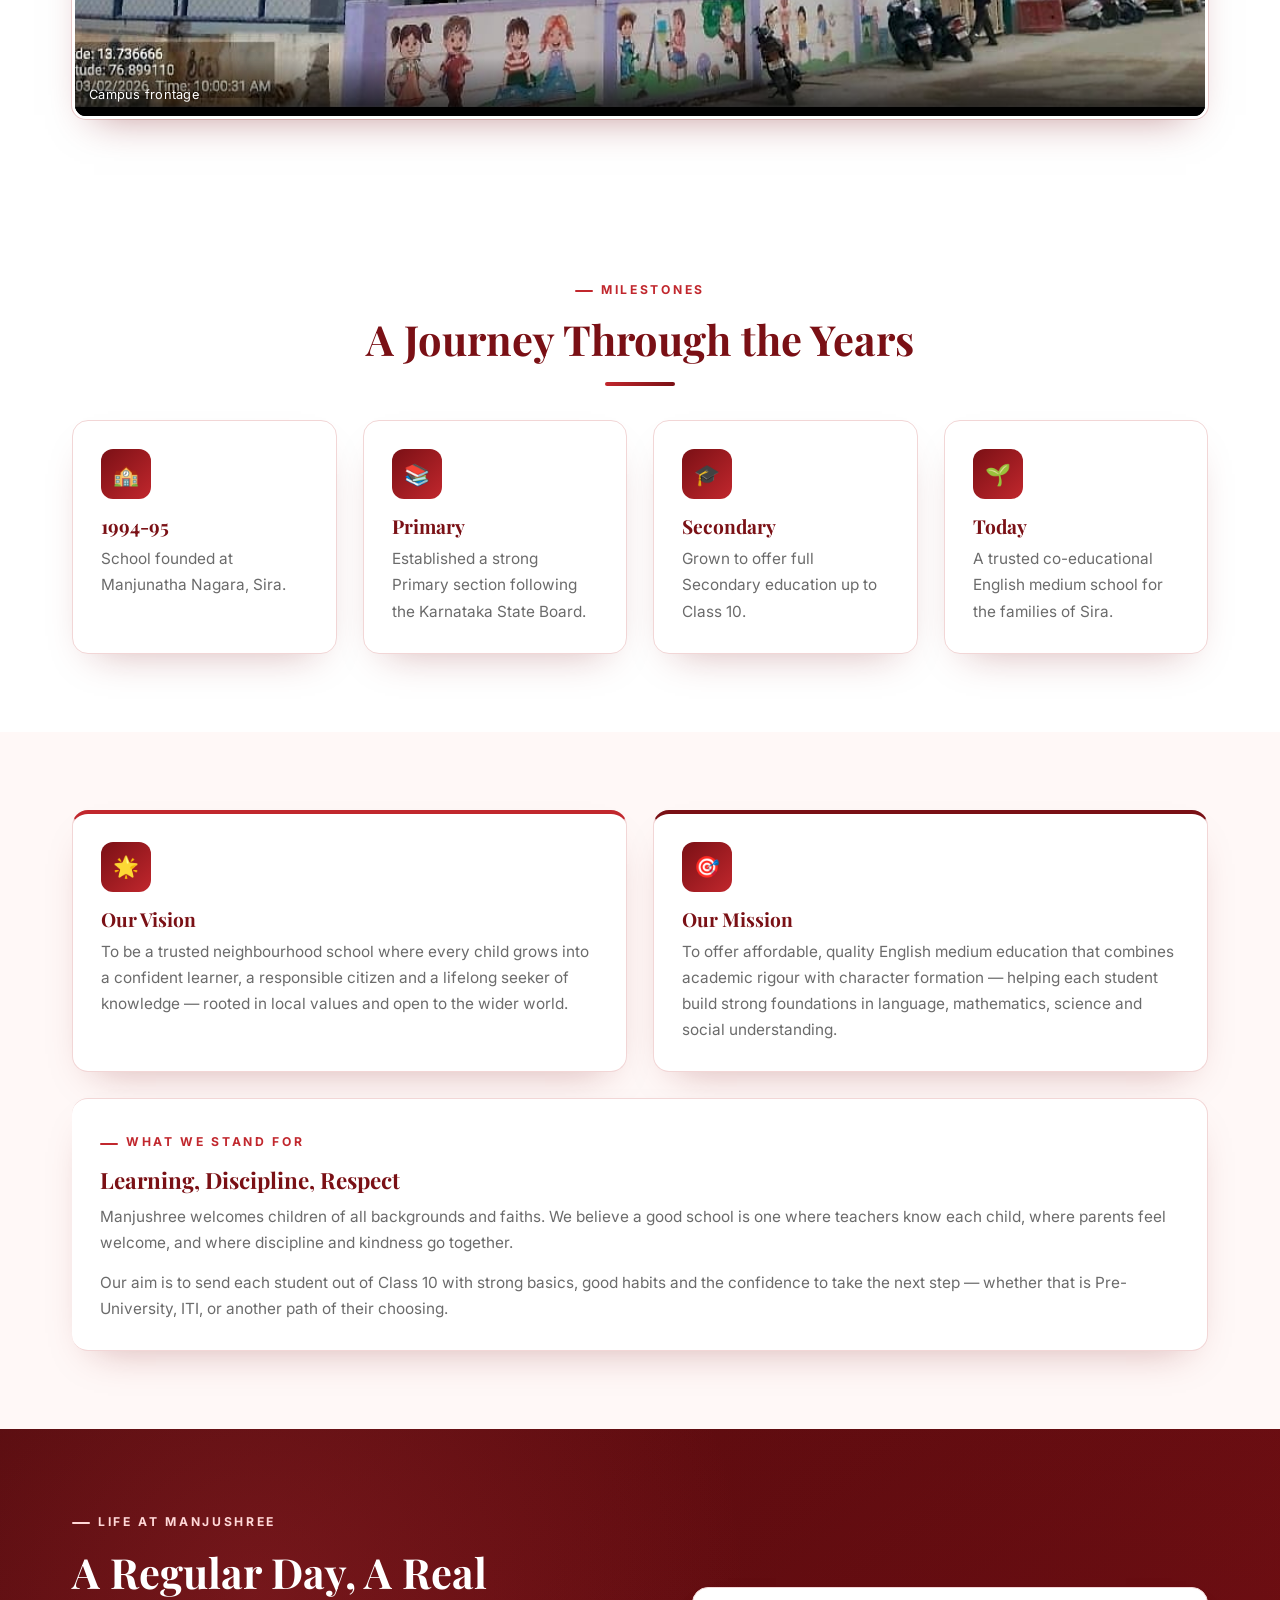
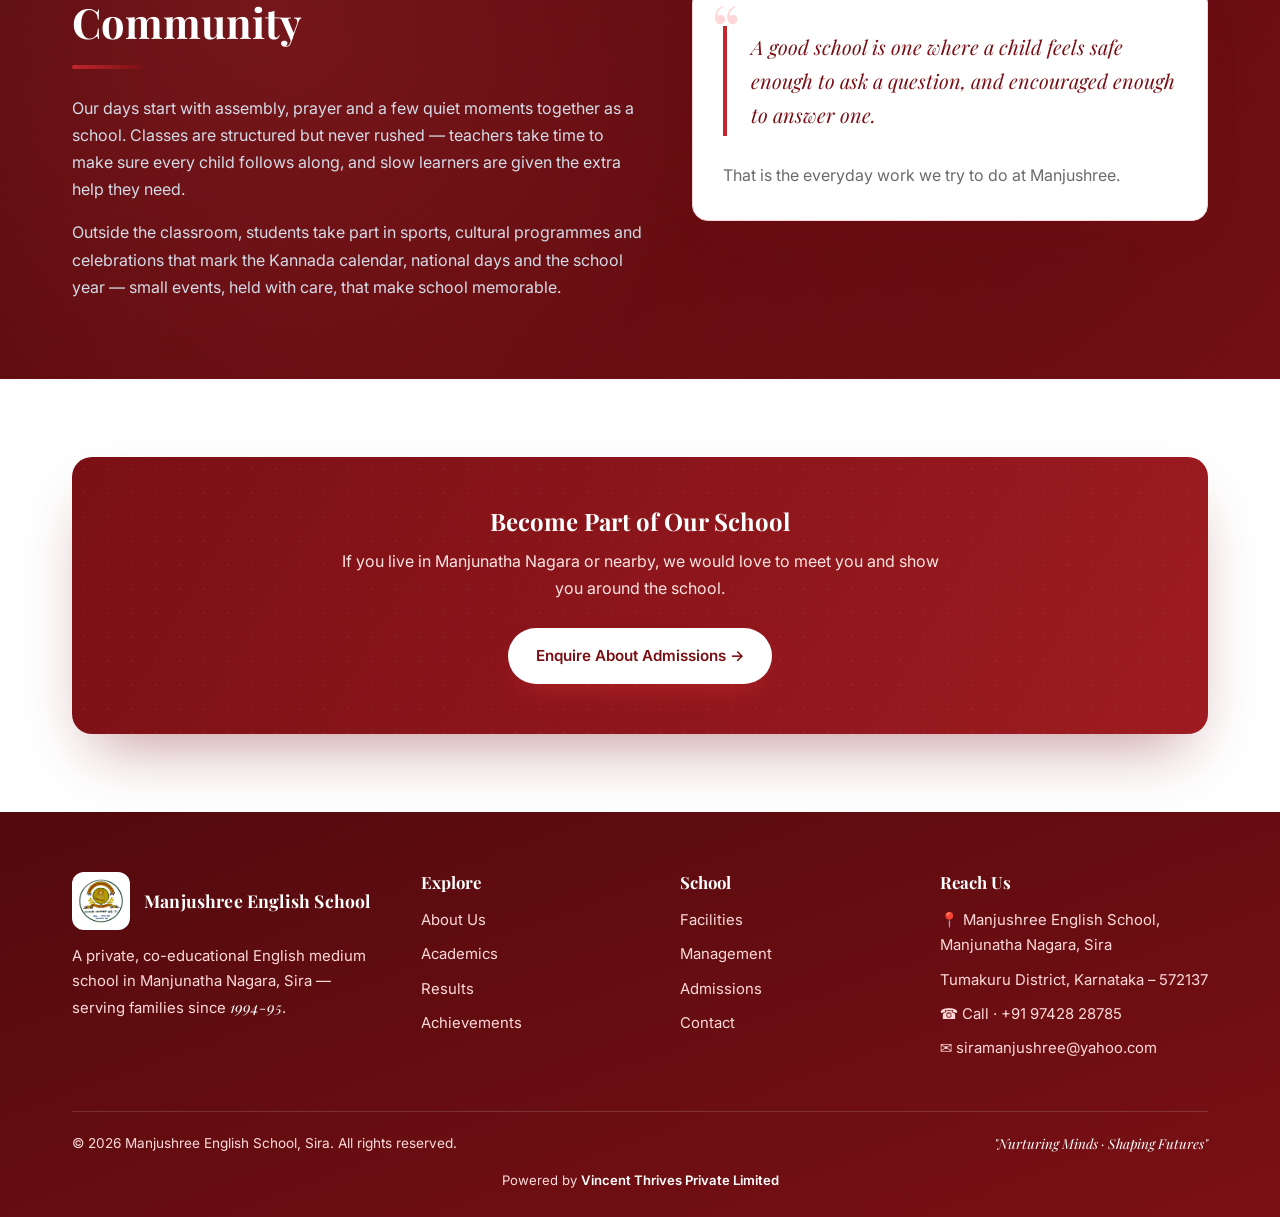
==== commit 451c4126: "Address correction: replace Keshav Nagar with Manjunatha Nagara, drop Balaji Nagar Road - Correct th" ====
--- a/about.html
+++ b/about.html
@@ -48,7 +48,7 @@
     <div class="container">
       <div class="crumbs"><a href="index.html">Home</a> / About Us</div>
       <h1>Three Decades of Learning in Sira</h1>
-      <p>Manjushree English School has been part of the Keshav Nagar community since 1994-95 — a neighbourhood institution built on the everyday work of teaching, listening and caring for children.</p>
+      <p>Manjushree English School has been part of the Manjunatha Nagara community since 1994-95 — a neighbourhood institution built on the everyday work of teaching, listening and caring for children.</p>
     </div>
   </section>
 
@@ -91,9 +91,9 @@
         <span class="eyebrow">Our Story</span>
         <h2 class="section-title">Founded in 1994-95. Serving Sira Ever Since.</h2>
         <div class="gold-rule"></div>
-        <p style="margin-bottom:16px;">Manjushree English School was founded in <strong>1994-95</strong> by <strong>Sri P. M. Ranganathappa</strong> — the former MLA of Sira — on Balaji Nagar Road, Keshav Nagar. His aim was simple: to make quality English medium education available to the families of Sira, without children having to travel far from home.</p>
+        <p style="margin-bottom:16px;">Manjushree English School was founded in <strong>1994-95</strong> by <strong>Sri P. M. Ranganathappa</strong> — the former MLA of Sira — at Manjunatha Nagara. His aim was simple: to make quality English medium education available to the families of Sira, without children having to travel far from home.</p>
         <p style="margin-bottom:16px;">Over the years the school has grown into a full Primary and Secondary institution, following the <strong>Karnataka State Board</strong> syllabus. Boys and girls learn side by side in classrooms where English is the medium of instruction, while Kannada, culture and community remain at the heart of school life.</p>
-        <p>What began as a small local school is now trusted by families across Keshav Nagar and the wider Sira area — a school that many parents once attended themselves, and now send their own children to.</p>
+        <p>What began as a small local school is now trusted by families across Manjunatha Nagara and the wider Sira area — a school that many parents once attended themselves, and now send their own children to.</p>
       </div>
       <div class="media reveal">
         <span class="emblem">1994-95</span>
@@ -107,9 +107,9 @@
     <div class="container">
       <div class="center">
         <span class="eyebrow">Our Campus</span>
-        <h2 class="section-title">Manjushree, Keshav Nagar</h2>
-        <div class="gold-rule"></div>
-        <p class="section-lead">A three-storey building on Balaji Nagar Road, a wide open playground, a welcoming gate on a quiet Sira street — the same campus that families have known and trusted for three decades.</p>
+        <h2 class="section-title">Manjushree, Manjunatha Nagara</h2>
+        <div class="gold-rule"></div>
+        <p class="section-lead">A three-storey building in Manjunatha Nagara, a wide open playground, a welcoming gate on a quiet Sira street — the same campus that families have known and trusted for three decades.</p>
       </div>
       <div class="gallery reveal" style="margin-top:34px; grid-template-columns: repeat(3, 1fr);">
         <figure class="wide" style="aspect-ratio: 16 / 10;">
@@ -121,8 +121,8 @@
           <figcaption>School gate</figcaption>
         </figure>
         <figure class="wide" style="aspect-ratio: 16 / 10; grid-column: span 3;">
-          <img src="assets/img/campus-building-1.jpg" alt="Side view of Manjushree English School with the 'Manjushree English School' signage board on the boundary wall, motorcycles parked on Balaji Nagar Road" />
-          <figcaption>Balaji Nagar Road frontage</figcaption>
+          <img src="assets/img/campus-building-1.jpg" alt="Side view of Manjushree English School with the 'Manjushree English School' signage board on the boundary wall" />
+          <figcaption>Campus frontage</figcaption>
         </figure>
       </div>
     </div>
@@ -137,7 +137,7 @@
         <div class="gold-rule"></div>
       </div>
       <div class="grid grid-4" style="margin-top:34px;">
-        <div class="card reveal"><div class="ico">🏫</div><h3>1994-95</h3><p>School founded at Keshav Nagar, Balaji Nagar Road, Sira.</p></div>
+        <div class="card reveal"><div class="ico">🏫</div><h3>1994-95</h3><p>School founded at Manjunatha Nagara, Sira.</p></div>
         <div class="card reveal"><div class="ico">📚</div><h3>Primary</h3><p>Established a strong Primary section following the Karnataka State Board.</p></div>
         <div class="card reveal"><div class="ico">🎓</div><h3>Secondary</h3><p>Grown to offer full Secondary education up to Class 10.</p></div>
         <div class="card reveal"><div class="ico">🌱</div><h3>Today</h3><p>A trusted co-educational English medium school for the families of Sira.</p></div>
@@ -191,7 +191,7 @@
     <div class="container">
       <div class="cta-band reveal">
         <h2>Become Part of Our School</h2>
-        <p>If you live in Keshav Nagar, Balaji Nagar or nearby, we would love to meet you and show you around the school.</p>
+        <p>If you live in Manjunatha Nagara or nearby, we would love to meet you and show you around the school.</p>
         <a href="contact.html" class="btn btn-gold">Enquire About Admissions →</a>
       </div>
     </div>
@@ -202,7 +202,7 @@
       <div class="footer-grid">
         <div>
           <div class="foot-brand"><img class="crest" src="assets/img/logo.png" alt="Manjushree Education Trust, Sira" /><span class="brand-name">Manjushree English School</span></div>
-          <p style="font-size:.93rem;">A private, co-educational English medium school in Keshav Nagar, Sira — serving families since <span class="motto">1994-95</span>.</p>
+          <p style="font-size:.93rem;">A private, co-educational English medium school in Manjunatha Nagara, Sira — serving families since <span class="motto">1994-95</span>.</p>
         </div>
         <div>
           <h4>Explore</h4>
@@ -221,7 +221,7 @@
         <div>
           <h4>Reach Us</h4>
           <ul class="foot-links">
-            <li>📍 Balaji Nagar Road, Keshav Nagar, Sira</li>
+            <li>📍 Manjushree English School, Manjunatha Nagara, Sira</li>
             <li>Tumakuru District, Karnataka – 572137</li>
             <li>☎ Call · +91 97428 28785</li>
             <li>✉ siramanjushree@yahoo.com</li>
